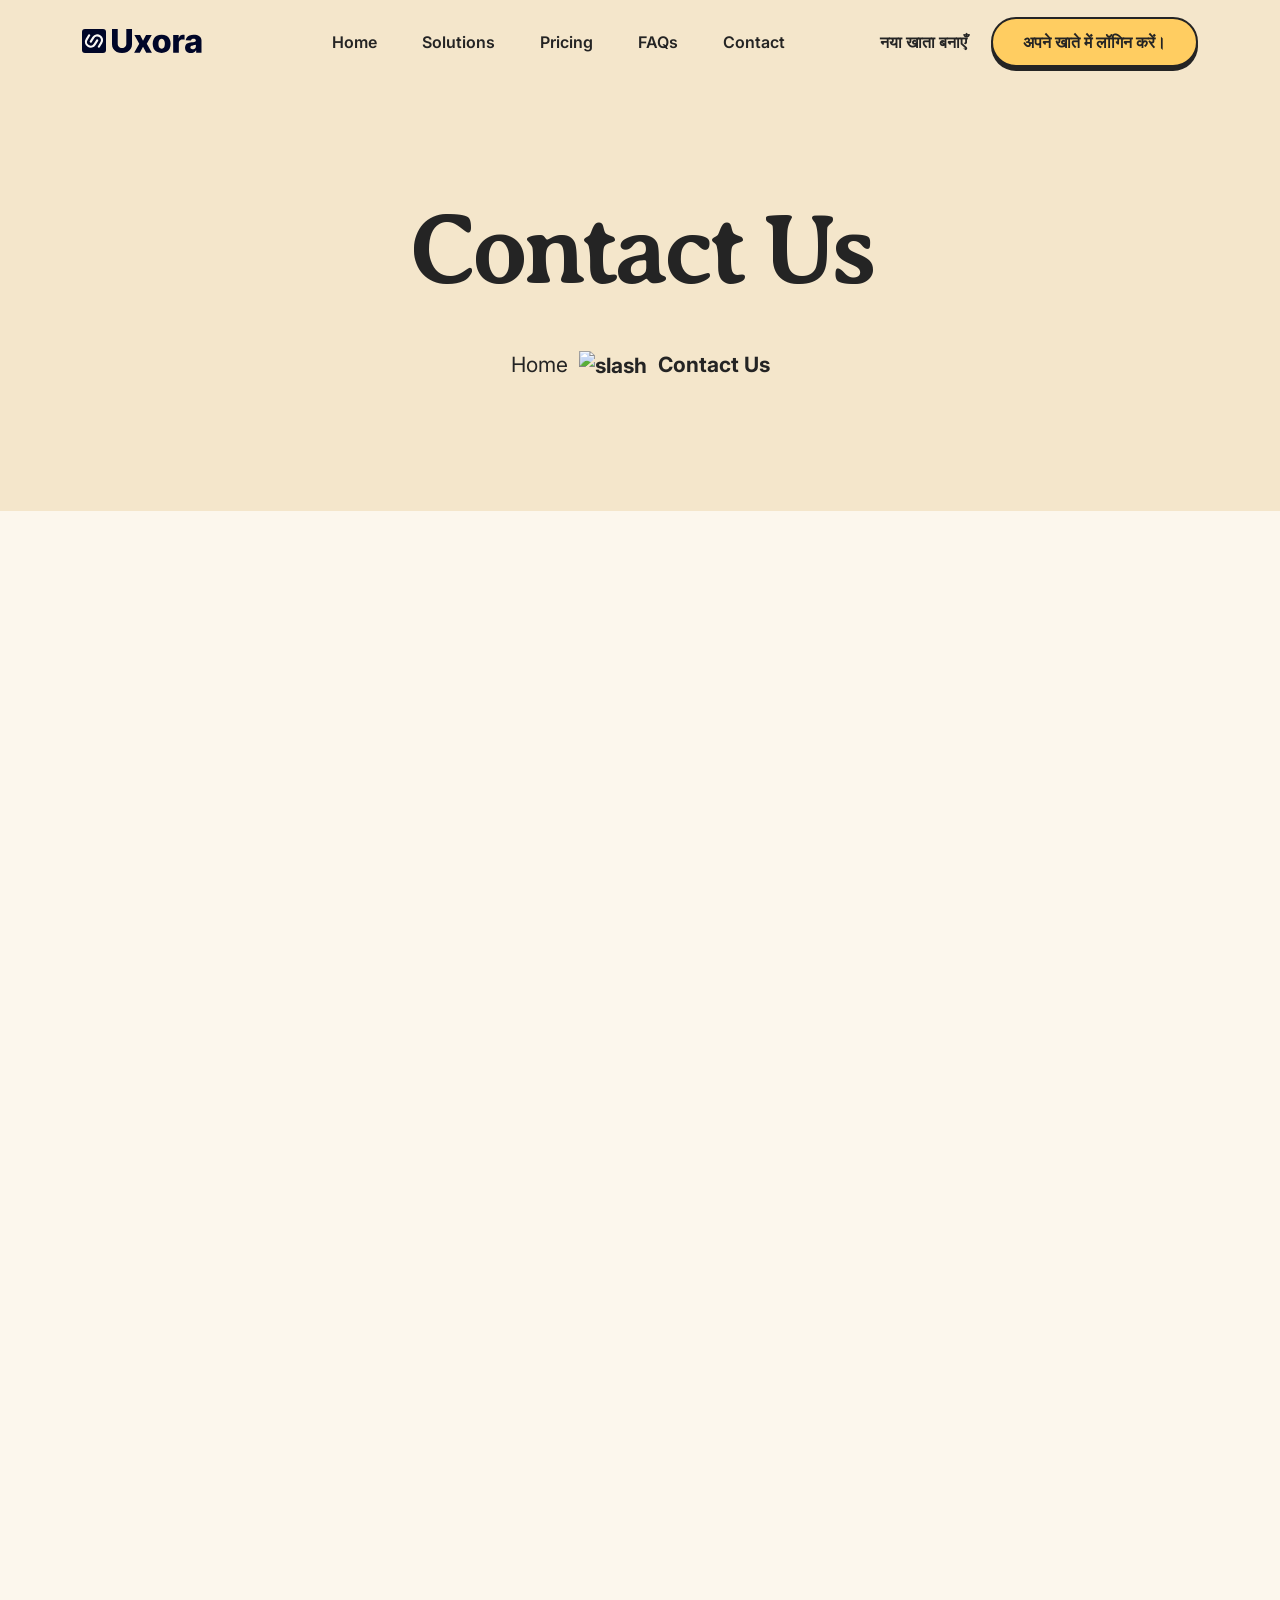
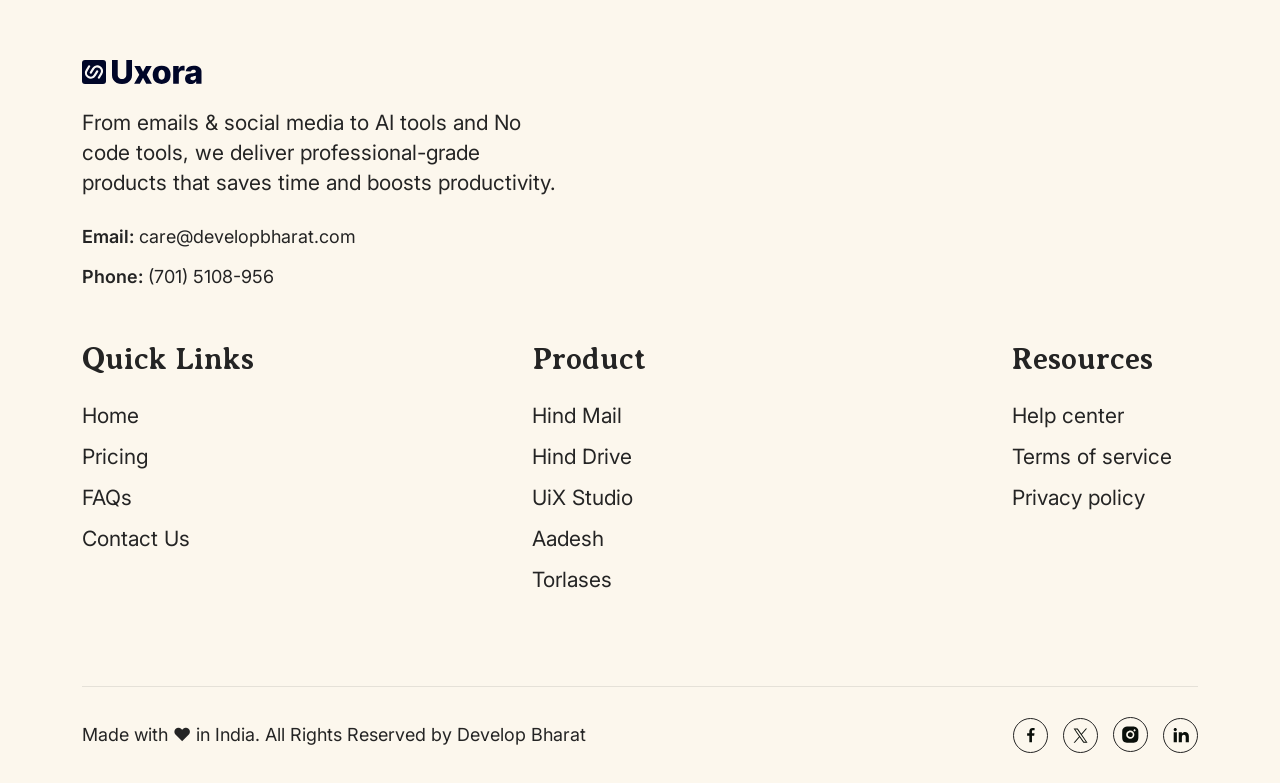
==== contact-us/index.html @ 1efa8cc1 "Deploying to gh-pages from @ developbharat/website@bd7a77f9b2957f55efefd5219e347b04406b5272 🚀" ====
<!DOCTYPE html><html lang="hi"> <head><meta charset="UTF-8"><meta http-equiv="X-UA-Compatible" content="IE=edge"><meta name="viewport" content="width=device-width, initial-scale=1.0"><title>Connect with Us</title><meta name="description" content="Develop Bharat में आपका स्वागत है। यहाँ हम तकनीक को आपके अधिकार और स्वतंत्रता का माध्यम बनाते हैं। हमारा उद्देश्य है – एक ऐसा डिजिटल भारत, जहाँ हर व्यक्ति सशक्त, सुरक्षित और आत्मनिर्भर हो।"><meta name="generator" content="Astro v5.11.0"><link rel="shortcut icon" href="/assets/images/favicon.ico" type="image/x-icon"><link rel="icon" href="/assets/images/favicon.ico" type="image/x-icon"><!--- End favicon--><link href="https://fonts.googleapis.com/css2?family=Averia+Serif+Libre:ital,wght@0,300;0,400;0,700;1,300;1,400;1,700&family=Epilogue:ital,wght@0,100..900;1,100..900&family=Lora:ital,wght@0,400..700;1,400..700&display=swap" rel="stylesheet"><link href="https://fonts.googleapis.com/css2?family=Inter:ital,opsz,wght@0,14..32,100..900;1,14..32,100..900&display=swap" rel="stylesheet"><!-- End google font  --><link rel="stylesheet" href="/assets/css/bootstrap.min.css"><link rel="stylesheet" href="/assets/css/remixicon.css"><link rel="stylesheet" href="/assets/css/magnific-popup.css"><link rel="stylesheet" href="/assets/css/fontawesome.css"><link rel="stylesheet" href="/assets/css/slick.css"><!-- Code Editor  --><link rel="stylesheet" href="/assets/css/main.css"><link rel="stylesheet" href="/assets/css/app.min.css"></head> <body> <div class="preloader"> <div class="preloader-inner"> <span></span> <span></span> <span></span> <span></span> </div> </div> <!-- End preloader --> <div class="progress-bar-container"> <div class="progress-bar"></div> </div> <!-- progress circle --> <div class="paginacontainer"> <div class="progress-wrap"> <svg class="progress-circle svg-content" width="100%" height="100%" viewBox="-1 -1 102 102"> <path d="M50,1 a49,49 0 0,1 0,98 a49,49 0 0,1 0,-98"></path> </svg> <div class="top-arrow"> <svg width="12" height="20" viewBox="0 0 9 16" fill="none" xmlns="http://www.w3.org/2000/svg"> <path d="M0.999999 1L8 8L1 15" stroke="#142D6F" stroke-width="2" stroke-linecap="round" stroke-linejoin="round"></path> </svg> </div> </div> </div> <!-- End All Js --> <!-- Mobile Menu --><div class="uxora-menu-wrapper"> <div class="uxora-menu-area text-center"> <div class="uxora-menu-mobile-top"> <div class="mobile-logo"> <a href="/"> <img src="/assets/images/logo/logo-dark.svg" alt="logo"> </a> </div> <button class="uxora-menu-toggle mobile"> <i class="ri-close-line"></i> </button> </div> <div class="uxora-mobile-menu"> <ul> <li><a href="/">Home</a></li> <li><a href="/solutions">Solutions</a></li> <li><a href="/pricing">Pricing</a></li> <li><a href="/contact-us">Contact</a></li> <li class="menu-item-has-children"> <a href="#">Pages</a> <ul class="sub-menu"> <li><a href="/faqs">FAQs</a></li> <li><a href="/sign-in">Sign In</a></li> <li><a href="/sign-up">Sign-Up</a></li> <li> <a href="forgot-password.html">Forgot Password</a> </li> </ul> </li> </ul> </div> <div class="uxora-mobile-menu-btn"> <a class="uxora-default-btn sm-size" href="/sign-in">Login</a> <a class="uxora-default-btn sm-size" href="/sign-up">Create new account</a> </div> </div> </div> <!-- End mobile menu --> <header class="site-header uxora-header-section" id="sticky-menu"> <div class="container"> <div class="row gx-3 align-items-center justify-content-between"> <div class="col-8 col-sm-auto"> <div class="header-logo"> <a href="/"> <img src="/assets/images/logo/logo-dark.svg" alt="logo"> </a> </div> </div> <div class="col"> <div class="uxora-main-menu-item"> <nav class="main-menu menu-style1 d-none d-lg-block menu-left"> <ul> <li><a href="/">Home</a></li> <li> <a href="/solutions">Solutions</a> </li> <li><a href="/pricing">Pricing</a></li> <li><a href="/faqs">FAQs</a></li> <li> <a href="/contact-us">Contact</a> </li> </ul> </nav> </div> </div> <div class="col-auto d-flex align-items-center"> <div class="uxora-header-info-wraper2"> <div class="uxora-header-info-content"> <ul> <li><a href="/sign-up">नया खाता बनाएँ</a></li> </ul> </div> <a class="uxora-default-btn uxora-header-btn" href="/sign-in">अपने खाते में लॉगिन करें।</a> </div> <div class="uxora-header-menu"> <nav class="navbar site-navbar justify-content-between"> <!-- Brand Logo--> <!-- mobile menu trigger --> <button class="uxora-menu-toggle d-inline-block d-lg-none"> <span></span> </button> <!--/.Mobile Menu Hamburger Ends--> </nav> </div> </div> </div> </div> </header> <!-- End mobile menu -->  <div class="breadcrumb-wrapper bg-light2"> <div class="container"> <div class="breadcrumb-content"> <h1 class="breadcrumb-title pb-0">Contact Us</h1> <div class="breadcrumb-menu-wrapper"> <div class="breadcrumb-menu-wrap"> <div class="breadcrumb-menu"> <ul> <li><a href="index.html">Home</a></li> <li> <img src="assets/images/feature/slash.svg" alt="slash"> </li> <li aria-current="page">Contact Us</li> </ul> </div> </div> </div> </div> </div> </div>  <div class="uxora-section-padding"> <div class="container"> <div class="row" data-anime="onview: -100; targets: >*; translateY: [48, 0]; opacity: [0, 1]; easing: spring(1, 80, 10, 0); duration: 450; delay: anime.stagger(100, {start: 200});"> <div class="col-lg-6"> <div class="uxora-default-content"> <h2>Get in touch with our support team</h2> <p>
Book an appointment with our team now! If you have
                            any questions about our AI writing tool, contact our
                            team.
</p> <div class="uxora-conatct-info mt-50"> <ul> <li> <a href="mailto:name@gmail.com"> <span>Email:</span> support@gmail.com
</a> </li> <li> <a href="tel:+088"> <span>Phone:</span> (123) 456-7890
</a> </li> <li><span>Chat:</span> Drop us a line</li> <li> <span>Address:</span> 456 Elm Street, Los Angeles,
                                    CA 90001, USA
</li> </ul> </div> <div class="uxora-contact-shape"> <img src="assets/images/shape/contact-shape.svg" alt=""> </div> </div> </div> <div class="col-lg-6"> <div class="uxora-contact-box"> <h3>Fill out the form below</h3> <form action="#"> <div class="uxora-main-field"> <p>Name</p> <input type="text"> </div> <div class="uxora-main-field"> <p>Email</p> <input type="email"> </div> <div class="uxora-main-field"> <p>Phone number</p> <input type="text"> </div> <p>Message</p> <div class="uxora-main-field-textarea"> <textarea name="textarea"></textarea> </div> <button class="uxora-default-btn" type="button">Send Message</button> </form> </div> </div> </div> </div> </div>   <!-- Footer  --><footer class="uxora-footer-section"> <div class="container"> <div class="row"> <div class="col-xxl-4 col-xl-12 col-md-12"> <div class="uxora-footer-textarea"> <a href="/"> <img src="/assets/images/logo/logo-dark.svg" alt=""> </a> <p>
From emails & social media to AI tools and No code
                        tools, we deliver professional-grade products that saves
                        time and boosts productivity.
</p> <div class="uxora-conatct-info"> <ul> <li> <a href="mailto:care@developbharat.com"> <span>Email:</span>
care@developbharat.com
</a> </li> <li> <a href="tel:+917015108956"> <span>Phone:</span> (701) 5108-956
</a> </li> </ul> </div> </div> </div> <div class="col-xxl-3 col-xl-4 col-md-3"> <div class="uxora-footer-menu menu1 menu1 pl-60"> <h3>Quick Links</h3> <ul> <li> <a href="/">Home</a> </li> <li> <a href="/pricing">Pricing</a> </li> <li> <a href="/faqs">FAQs</a> </li> <li> <a href="/contact-us">Contact Us</a> </li> </ul> </div> </div> <div class="col-xxl-3 col-xl-4 col-md-5"> <div class="uxora-footer-menu menu1 menu2"> <h3>Product</h3> <ul> <li> <a href="#">Hind Mail</a> </li> <li> <a href="#">Hind Drive</a> </li> <li> <a href="#">UiX Studio</a> </li> <li> <a href="#">Aadesh</a> </li> <li> <a href="#">Torlases</a> </li> </ul> </div> </div> <div class="col-xxl-2 col-xl-4 col-md-4"> <div class="uxora-footer-menu menu3"> <h3>Resources</h3> <ul> <li> <a href="/contact-us">Help center</a> </li> <li> <a href="/terms-of-service">Terms of service</a> </li> <li> <a href="/privacy-policy">Privacy policy</a> </li> </ul> </div> </div> </div> <div class="uxora-footer-bottom-wrap"> <div class="uxora-footer-bottom-text"> <p>
Made with ♥︎ in India. All Rights Reserved by Develop
                    Bharat
</p> </div> <div class="uxora-social-wrap"> <ul> <li> <a href="https://www.facebook.com"> <svg width="8" height="16" viewBox="0 0 9 17" fill="none" xmlns="http://www.w3.org/2000/svg"> <path d="M2.61987 16.7464V9.37041H0.137695V6.49583H2.61987V4.37591C2.61987 1.91577 4.12245 0.576172 6.31707 0.576172C7.36832 0.576172 8.27181 0.654439 8.53511 0.689422V3.26042L7.01302 3.26111C5.81946 3.26111 5.58836 3.82827 5.58836 4.66054V6.49583H8.43488L8.06426 9.37041H5.58836V16.7464H2.61987Z" fill="#0A0F0A"></path> </svg> </a> </li> <li> <a href="https://www.twitter.com"> <svg width="15" height="15" viewBox="0 0 16 16" fill="none" xmlns="http://www.w3.org/2000/svg"> <path d="M9.47743 6.98936L14.9996 0.570312H13.691L8.89613 6.14388L5.06647 0.570312H0.649414L6.44061 8.99854L0.649414 15.7299H1.95806L7.02158 9.84402L11.066 15.7299H15.483L9.47711 6.98936H9.47743ZM7.68506 9.0728L7.09829 8.23353L2.42958 1.55544H4.43959L8.20729 6.94488L8.79406 7.78414L13.6916 14.7896H11.6816L7.68506 9.07312V9.0728Z" fill="#0A0F0A"></path> </svg> </a> </li> <li> <a href="https://www.instagram.com"> <svg width="17" height="17" viewBox="0 0 18 18" fill="none" xmlns="http://www.w3.org/2000/svg"> <path d="M9.65632 0.561604C10.2832 0.559198 10.91 0.565498 11.5367 0.580502L11.7034 0.586515C11.8958 0.593387 12.0856 0.601977 12.315 0.612286C13.229 0.655236 13.8526 0.799551 14.3998 1.01173C14.9667 1.22992 15.4444 1.52542 15.922 2.00303C16.3587 2.4322 16.6967 2.95134 16.9124 3.52434C17.1246 4.07154 17.2689 4.69604 17.3119 5.61003C17.3222 5.83853 17.3308 6.02923 17.3376 6.22165L17.3428 6.3883C17.358 7.01468 17.3646 7.64125 17.3625 8.26782L17.3634 8.90865V10.034C17.3655 10.6608 17.3589 11.2877 17.3436 11.9143L17.3385 12.081C17.3316 12.2734 17.323 12.4632 17.3127 12.6926C17.2698 13.6066 17.1237 14.2302 16.9124 14.7774C16.6974 15.351 16.3593 15.8706 15.922 16.2996C15.4924 16.7363 14.973 17.0742 14.3998 17.29C13.8526 17.5022 13.229 17.6465 12.315 17.6895C12.0856 17.6998 11.8958 17.7084 11.7034 17.7153L11.5367 17.7204C10.91 17.7357 10.2832 17.7423 9.65632 17.7402L9.0155 17.741H7.89105C7.26419 17.7431 6.63734 17.7366 6.01067 17.7213L5.84402 17.7161C5.6401 17.7087 5.43622 17.7001 5.2324 17.6903C4.31841 17.6474 3.69476 17.5014 3.14671 17.29C2.57348 17.0747 2.05425 16.7367 1.6254 16.2996C1.1882 15.8703 0.8499 15.3509 0.634095 14.7774C0.421919 14.2302 0.277604 13.6066 0.234654 12.6926C0.225087 12.4888 0.216497 12.2849 0.208883 12.081L0.204588 11.9143C0.188751 11.2877 0.181592 10.6608 0.183113 10.034V8.26782C0.180715 7.64126 0.187015 7.01469 0.202011 6.3883L0.208024 6.22165C0.214896 6.02923 0.223487 5.83853 0.233795 5.61003C0.276745 4.69518 0.42106 4.0724 0.633236 3.52434C0.849169 2.95106 1.18813 2.43206 1.62626 2.00389C2.05481 1.56644 2.57372 1.22783 3.14671 1.01173C3.69476 0.799551 4.31755 0.655236 5.2324 0.612286L5.84402 0.586515L6.01067 0.58222C6.63704 0.566391 7.26361 0.559232 7.89019 0.560745L9.65632 0.561604ZM8.77326 4.85668C8.20416 4.84863 7.63915 4.95376 7.11104 5.16598C6.58294 5.37819 6.10228 5.69325 5.69699 6.09284C5.29171 6.49244 4.96988 6.96859 4.75022 7.49365C4.53056 8.0187 4.41744 8.58217 4.41744 9.15132C4.41744 9.72047 4.53056 10.2839 4.75022 10.809C4.96988 11.334 5.29171 11.8102 5.69699 12.2098C6.10228 12.6094 6.58294 12.9244 7.11104 13.1367C7.63915 13.3489 8.20416 13.454 8.77326 13.446C9.91238 13.446 11.0048 12.9934 11.8103 12.188C12.6158 11.3825 13.0683 10.29 13.0683 9.15089C13.0683 8.01176 12.6158 6.9193 11.8103 6.11381C11.0048 5.30833 9.91238 4.85668 8.77326 4.85668ZM8.77326 6.5747C9.11558 6.5684 9.45573 6.63037 9.77383 6.75699C10.0919 6.88362 10.3816 7.07237 10.626 7.31221C10.8703 7.55205 11.0644 7.83817 11.1969 8.15387C11.3294 8.46956 11.3977 8.8085 11.3978 9.15088C11.3978 9.49326 11.3297 9.83222 11.1972 10.148C11.0648 10.4637 10.8708 10.7499 10.6266 10.9898C10.3823 11.2297 10.0927 11.4186 9.77463 11.5453C9.45657 11.672 9.11644 11.7341 8.77411 11.7279C8.09064 11.7279 7.43516 11.4564 6.95187 10.9731C6.46858 10.4898 6.19707 9.83436 6.19707 9.15089C6.19707 8.46741 6.46858 7.81193 6.95187 7.32864C7.43516 6.84535 8.09064 6.57384 8.77411 6.57384L8.77326 6.5747ZM13.2831 3.56815C13.006 3.57925 12.7439 3.69714 12.5517 3.89713C12.3596 4.09713 12.2523 4.36372 12.2523 4.64106C12.2523 4.91841 12.3596 5.185 12.5517 5.38499C12.7439 5.58499 13.006 5.70288 13.2831 5.71397C13.5679 5.71397 13.841 5.60084 14.0423 5.39947C14.2437 5.1981 14.3568 4.92498 14.3568 4.6402C14.3568 4.35542 14.2437 4.08231 14.0423 3.88094C13.841 3.67956 13.5679 3.56644 13.2831 3.56644V3.56815Z" fill="#0A0F0A"></path> </svg> </a> </li> <li> <a href="https://www.linkedin.com"> <svg width="16" height="16" viewBox="0 0 18 17" fill="none" xmlns="http://www.w3.org/2000/svg"> <path d="M4.31682 2.35804C4.31658 2.83452 4.12707 3.2914 3.78997 3.62816C3.45288 3.96492 2.99581 4.15397 2.51933 4.15373C2.04284 4.15349 1.58597 3.96398 1.24921 3.62689C0.912449 3.28979 0.723395 2.83273 0.723633 2.35624C0.723871 1.87976 0.913383 1.42288 1.25048 1.08612C1.58757 0.749364 2.04464 0.560309 2.52112 0.560547C2.99761 0.560785 3.45448 0.750297 3.79124 1.08739C4.128 1.42449 4.31706 1.88155 4.31682 2.35804ZM4.37072 5.48411H0.777531V16.7308H4.37072V5.48411ZM10.0479 5.48411H6.47273V16.7308H10.012V10.829C10.012 7.54121 14.2969 7.23579 14.2969 10.829V16.7308H17.8452V9.60729C17.8452 4.0648 11.5032 4.27141 10.012 6.99325L10.0479 5.48411Z" fill="#0A0F0A"></path> </svg> </a> </li> </ul> </div> </div> </div> </footer> <!-- scripts --> <script src="/assets/js/jquery-3.7.1.min.js"></script> <script src="/assets/js/bootstrap.bundle.min.js"></script> <script src="/assets/js/menu/menu.js"></script> <script src="/assets/js/faq.js"></script> <script src="/assets/js/anime.min.js"></script> <script src="/assets/js/data-attr-helper.js"></script> <script src="/assets/js/anime-helper.js"></script> <script src="/assets/js/slick.js"></script> <script src="/assets/js/jquery.magnific-popup.min.js"></script> <script src="/assets/js/app.js"></script> </body> </html>
---- assets/css/main.css ----
/*Header Css StaRT*/
.site-navbar {
  display: flex;
  position: relative;
  flex-wrap: wrap;
  align-items: center;
  justify-content: space-between;
  padding-top: 0px;
}
.brand-logo, 
.default-logo, 
.responsive-logo {
    max-width: 128px;
    transition: all 0.4s;
    position: relative;
    margin-right: 30px;
}
@media (min-width: 576px) {
  .site-navbar {
    padding-top: 0px;
  }
}

@media (min-width: 992px) {
  .site-navbar {
    flex-flow: row nowrap;
    justify-content: flex-start;
  }
}

.site-navbar .menu-block-wrapper {
  flex-grow: 1;
  align-items: center;
}


@media (min-width: 992px) {
  .site-navbar .menu-block-wrapper {
    display: flex !important;
    flex-basis: auto;
  }
  
}

.site-header--absolute {
  position: absolute;
  top: 0;
  left: 0;
  width: 100%;
  z-index: 999;
}

.site-header--sticky:not(.mobile-sticky-enable) {
  position: absolute !important;
  top: 0;
  right: 0;
  width: 100%;
  z-index: 999;
}

@media (min-width: 992px) {
  .site-header--sticky:not(.mobile-sticky-enable) {
    /*position: fixed !important;*/
    transition: .4s;
  }
  .site-header--sticky:not(.mobile-sticky-enable).scrolling {
    transform: translateY(-100%);
    transition: .4s;
  }
  .site-header--sticky:not(.mobile-sticky-enable).reveal-header {
    transform: translateY(0%);
    box-shadow: 0 12px 34px -11px rgba(65, 62, 101, 0.1);
    z-index: 1000;
  }
}

.site-header--sticky.mobile-sticky-enable {
  top: 0;
  right: 0;
  width: 100%;
  z-index: 999;
  position: fixed !important;
  transition: .4s;
}

.site-header--sticky.mobile-sticky-enable.scrolling {
  transform: translateY(-100%);
  transition: .4s;
}

.site-header--sticky.mobile-sticky-enable.reveal-header {
  transform: translateY(0%);
  box-shadow: 0 12px 34px -11px rgba(65, 62, 101, 0.1);
  z-index: 9999;
}

.site-header--menu-center .container {
  position: relative;
}

.site-header--menu-center .menu-block-wrapper {
  position: static;
}

@media (min-width: 992px) {
  .site-header--menu-center .menu-block {
    margin-left: auto;
    margin-right: auto;
  }
}

@media (min-width: 992px) {
  .site-header--menu-left .container-fluid .sub-menu.megamenu {
    left: 0%;
    transform: translateX(0%) translateY(10px);
  }
}

@media (min-width: 992px) {
  .site-header--menu-left .container-fluid .nav-item.has-megamenu:hover > .sub-menu {
    transform: translateX(0%) translateY(-10px);
    left: 0%;
    margin-left: 20px;
  }
}

.site-header--menu-left .menu-block .site-menu-main {
  justify-content: flex-start;
  padding-left: 15px;
}

@media (min-width: 1200px) {
  .site-header--menu-left .menu-block {
    width: 100%;
  }
}

.site-header--menu-right .menu-block-wrapper {
  position: static;
}

.site-header--menu-right .menu-block {
  margin-left: auto;
  margin-right: 70px;
}

@media (min-width: 992px) {
  .site-header > .container-fluid .sub-menu.megamenu {
    left: 50%;
    transform: translateX(-50%) translateY(10px);
  }
}

@media (min-width: 992px) {
  .site-header > .container-fluid .nav-item.has-megamenu:hover > .sub-menu {
    transform: translateX(-50%) translateY(-10px);
    left: 50%;
  }
}

@media (min-width: 768px) {
  .container-fluid .site-navbar {
    padding-left: 10px;
    padding-right: 10px;
  }
}

@media (min-width: 992px) {
.container-fluid .site-navbar {
    padding-left: 48px;
    padding-right: 48px;
   
}
}

@media (min-width: 480px) {
  .header-btns {
    margin-right: 15px;
  }
}

@media (min-width: 992px) {
  .header-btns {
    margin-right: 0;
  }
}

.top-contact-menu-wraper .header-btn {
  order: 3;
}

.top-contact-menu-wraper .mobile-menu-trigger {
  order: 4;
}

@media (min-width: 992px) {
  .top-contact-menu-wraper .nav-link-item {
    color: #fff !important;
  }
  .top-contact-menu-wraper .site-menu-main .nav-link-item {
    padding-top: 19px !important;
    padding-bottom: 19px !important;
  }
  .top-contact-menu-wraper .navbar {
    flex-wrap: wrap;
    padding: 30px 0px 0px 0px;
  }
  .top-contact-menu-wraper .brand-logo {
    min-width: 50%;
    order: 1;
    padding-bottom: 30px;
  }
  .top-contact-menu-wraper .header-btn {
    order: 4;
  }
  .top-contact-menu-wraper .menu-block-wrapper {
    min-width: calc(100% - 256px);
    order: 3;
    background: #1D263A;
    border-radius: 0px 0px 0px 5px;
  }
  .top-contact-menu-wraper .top-contact-block {
    order: 2;
    min-width: 50%;
    display: flex !important;
    justify-content: flex-end;
    padding-bottom: 8px;
  }
  .top-contact-menu-wraper .menu-block {
    margin-left: initial;
  }
}

.top-contact-block ul {
  display: flex;
  align-items: center;
}

.top-contact-block ul li {
  display: inline-flex;
  align-items: center;
}

.top-contact-block span {
  height: 30px;
  width: 1px;
  background: rgba(29, 36, 58, 0.12);
  margin: 0px 35px;
}

.top-contact-block img {
  margin-right: 12px;
}

.top-contact-block a {
  display: flex;
  align-items: center;
  font-weight: 600;
  font-size: 17px;
  line-height: 30px;
  color: #1D263A;
}

@media (min-width: 992px) {
  .row-lg {
    display: flex;
  }
}

@-webkit-keyframes slideLeft {
  0% {
    opacity: 0;
    transform: translateX(100%);
  }
  100% {
    opacity: 1;
    transform: translateX(0%);
  }
}

@keyframes slideLeft {
  0% {
    opacity: 0;
    transform: translateX(100%);
  }
  100% {
    opacity: 1;
    transform: translateX(0%);
  }
}

@-webkit-keyframes slideRight {
  0% {
    opacity: 1;
    transform: translateX(0%);
  }
  100% {
    opacity: 0;
    transform: translateX(100%);
  }
}

@keyframes slideRight {
  0% {
    opacity: 1;
    transform: translateX(0%);
  }
  100% {
    opacity: 0;
    transform: translateX(100%);
  }
}

.site-menu-main {
  margin-bottom: 0;
  padding-left: 0;
}

@media (min-width: 992px) {
  .site-menu-main {
    display: flex;
    margin-bottom: 0;
    padding-left: 0;
  }
}

.site-menu-main li {
  list-style: none;
}

.site-menu-main ul {
  list-style: none;
  margin-left: 0;
}

.site-menu-main a {
  text-decoration: none;
}

.navbar {
  padding-top: 0;
  padding-bottom: 0;
}

@media (min-width: 992px) {
  .navbar {
    padding-top: 0;
    padding-bottom: 0;
  }
}

.site-menu-main .nav-item {
  display: inherit;
}

.site-menu-main .nav-link-item {
  color: var(--heading-color);
  font-weight: 500;
  position: relative;
  letter-spacing: -0.01em;
}
.light-color .site-menu-main .nav-link-item {
  color: var(--white-color);
}
.uxora-header2 .site-menu-main .nav-link-item {
  color: var(--heading-color2);
}
.uxora-header4 .site-menu-main .nav-link-item {
  color: var(--heading-color3);
}
.uxora-header5 .site-menu-main .nav-link-item {
  color: var(--light-color4);
}

@media (min-width: 992px) {
  .site-menu-main .nav-link-item {
    padding-top: 30px !important;
    padding-bottom: 30px !important;
    padding-left: 15px !important;
    padding-right: 15px !important;
  }
}

@media (min-width: 992px) and (max-width: 1199px) {

  .site-menu-main .nav-link-item {
    padding-left: 10px !important;
    padding-right: 10px !important;
  }
  
  }

.dark-mode-texts .nav-link-item {
  color: #fff;
}

.site-menu-main .sub-menu {
    z-index: 500;
    background-color: #fff;
    box-shadow: -2px 2px 70px -25px rgb(0 0 0 / 30%);
    position: absolute;
    left: 0;
    top: 90px;
    margin: 0;
    padding: 12px 0;
    transition: .4s;
    z-index: 4;
    transform: translatey(20px);
    opacity: 0;
    visibility: hidden;
    min-width: 240px;
    border-radius: 6px;
}
/* .site-menu-main .sub-menu:before {
    content: '';
    width: 15px;
    height: 15px;
    background-color: #fff;
    position: absolute;
    top: 0;
    left: 22px;
    transform: rotate(
45deg
) translatey(-11px);
    z-index: 8;
} */
.sub-menu.megamenu:before{
  content: none;
}
.site-menu-main .sub-menu.shape-none:before{
  content: none;
}

/*@media (min-width: 992px) {
  .site-menu-main .sub-menu {
    min-width: 235px;
    max-width: 235px;
  }
}*/

@media (min-width: 992px) {
  .site-menu-main .sub-menu .sub-menu {
    top: 0 !important;
    left: 100%;
  }
}

.site-menu-main .sub-menu--item {
    font-weight: 500;
}

@media (max-width: 992px) {
  .site-menu-main .sub-menu--item {
    padding-top: 10px;
    padding-bottom: 10px;
    border-bottom: 1px solid rgba(0, 0, 0, 0.1);
  }
}

@media (min-width: 992px) {
  .site-menu-main .sub-menu--item {
    color: #0A165E;
  }
}

.site-menu-main .sub-menu--item > a {
  color: inherit;
  padding: 4px 20px;
  font-weight: 400;
  color: #0A165E;
  position: relative;
}
.site-menu-main .sub-menu--item > a .menu-item-text {
  position: relative;
  transition: all 0.3s ease;
}
.site-menu-main .sub-menu--item > a .menu-item-text::after{
  content: "";
  position: absolute;
  bottom: 0;
  left: auto;
  right: 0;
  height: 2px;
  width: 0;
  background-color: #0A165E;
  transition: all 0.3s ease;
}
.site-menu-main .sub-menu--item > a:hover .menu-item-text::after {
  left: 0;
  right: auto;
  width: 100%;
}

.active .site-menu-main .sub-menu--item > a .menu-item-text::after{
  bottom: -5px;
}

@media (min-width: 992px) {
  .site-menu-main .sub-menu--item > a {
    transition: .4s;
  }
}

/* .site-menu-main .sub-menu--item:hover > a {
  color: var(--accent-color);
} */

@media (min-width: 992px) {
  .site-menu-main .sub-menu.megamenu {
    background-color: #fff;
  }
}

.site-menu-main .sub-menu.megamenu .dropdown-image-block {
  max-height: 336px;
}

@media (min-width: 320px) and (max-width: 992px) {
  .site-menu-main .sub-menu.megamenu {
    border: 0;
  }
}

@media (min-width: 992px) {
  .site-menu-main .sub-menu.megamenu {
    padding: 30px;
    min-width: 925px;
    left: 50%;
    transform: translateX(-50%) translateY(10px);
    will-change: transform;
    top: 100%;
    box-shadow: 0 42px 54px rgba(0, 0, 0, 0.09);
    border: 1px solid #e7e9ed;
    border-radius: 8px;
    visibility: hidden;
    z-index: -99;
    opacity: 0;
    pointer-events: none;
  }
  /* .site-menu-main .sub-menu.megamenu.megadropdown-center {
    transform: translateX(-50%) translateY(-10px);
  } */
  /* .site-menu-main .sub-menu.megamenu.megadropdown-right {
    right: 0%;
    transform: translateX(0%) translateY(10px);
  } */
  /* .site-menu-main .sub-menu.megamenu.megadropdown-left {
    left: 0%;
    transform: translateX(0%) translateY(10px);
  } */
}

@media (min-width: 1200px) {
  .site-menu-main .sub-menu.megamenu {
    min-width: 1100px;
  }
}

@media (min-width: 1366px) {
  .site-menu-main .sub-menu.megamenu {
    min-width: 900px;
  }
}

.site-menu-main .sub-menu.megamenu .single-dropdown-block .mega-drop-menu-item {
  padding-top: 8px;
  padding-bottom: 8px;
  display: block;
}

.site-menu-main .sub-menu.megamenu .mega-drop-menu-item {
  padding-top: 2.5px;
  padding-bottom: 2.5px;
  font-size: 15px;
  font-weight: 600;
  transition: .4s;
  color: #000;
}

@media (min-width: 320px) and (max-width: 992px) {
  .site-menu-main .sub-menu.megamenu .mega-drop-menu-item {
    color: var(--color-headings);
    border-top: 1px solid var(--border-color-3);
    padding-left: 20px;
    padding-bottom: 13px;
    padding-top: 13px;
  }
}

@media (min-width: 992px) {
  .site-menu-main .sub-menu.megamenu .mega-drop-menu-item {
    padding-left: 0px;
    padding-right: 10px;
  }
  .site-menu-main .sub-menu.megamenu .mega-drop-menu-item:hover {
    color: #FFC947 !important;
  }
}

@media (min-width: 320px) and (max-width: 992px) {
  .site-menu-main .sub-menu.megamenu [class*="col-"] {
    padding-left: 0;
    padding-right: 0;
  }
  .site-menu-main .sub-menu.megamenu [class*="row-"] {
    margin-left: 0;
    margin-right: 0;
  }
}

@media (min-width: 992px) {
  li.nav-item-has-children:not(.has-megamenu) {
    position: relative;
  }
}

@media (min-width: 992px) {
  li.nav-item-has-children:hover > .sub-menu {
    visibility: visible;
    opacity: 1;
    z-index: 99;
    pointer-events: visible;
    border-radius: 0;
    transform: translateY(0);
  }
}

.site-menu-main > li .sub-menu > ul > li > a {
  display: inline-block;
  padding: 10px 0;
  font-size: 15px;
  color: #555;
  transition: color 0.3s ease;
  text-decoration: none;
  text-transform: capitalize;
}

.site-menu-main > li .sub-menu.mega-menu {
  left: 50%;
  transform: translateX(-50%);
}

.mobile-menu-head,
.mobile-menu-trigger {
  display: none;
}

/*responsive*/
@media (max-width: 991px) {
  .site-header .mobile-menu-trigger {
    display: flex;
    height: 30px;
    width: 30px;
    margin-left: 40px;
    cursor: pointer;
    align-items: center;
    justify-content: center;
  }
  .site-header .mobile-menu-trigger span {
    display: block;
    height: 2px;
    background-color: #13111A;
    width: 24px;
    position: relative;
  }
  .reveal-header .mobile-menu-trigger span {
    background-color: #13111A !important;
  }
  .site-header .mobile-menu-trigger span:before,
  .site-header .mobile-menu-trigger span:after {
    content: '';
    position: absolute;
    left: 0;
    width: 100%;
    height: 100%;
    background-color: #13111A;
  }
  .reveal-header .mobile-menu-trigger span:before,
  .reveal-header .mobile-menu-trigger span:after {
    background-color: #13111A !important;
  }
  .dark-mode-texts .mobile-menu-trigger span {
    background-color: #13111A;
  }
  .dark-mode-texts .mobile-menu-trigger span:before,
  .dark-mode-texts .mobile-menu-trigger span:after {
    background-color: #13111A;
  }
  .site-header .mobile-menu-trigger span:before {
    top: -8px;
  }
  .site-header .mobile-menu-trigger span:after {
    top: 8px;
  }
  .site-header .item-right {
    align-items: center;
  }
  .site-header .menu-block {
    position: fixed;
    width: 320px;
    background-color: #ffffff;
    left: 0;
    top: 0;
    height: 100%;
    overflow: hidden;
    transform: translate(-100%);
    transition: all 0.5s ease;
    z-index: 1099;
  }
  .site-header .menu-block.active {
    transform: translate(0%);
  }
  .site-menu-main > li {
    line-height: 1;
    margin: 0;
    display: block;
  }
  .site-menu-main > li > a {
    line-height: 50px;
    height: 50px;
    padding: 0 50px 0 15px;
    display: block;
    border-bottom: 1px solid rgba(0, 0, 0, 0.1);
  }
  .site-menu-main > li > a i {
    position: absolute;
    height: 50px;
    width: 50px;
    top: 0;
    right: 0;
    text-align: center;
    line-height: 50px;
    transform: rotate(-90deg);
  }
  .site-header .menu-block .mobile-menu-head {
    display: flex;
    height: 50px;
    border-bottom: 1px solid rgba(0, 0, 0, 0.1);
    justify-content: space-between;
    align-items: center;
    position: relative;
    z-index: 501;
    position: -webkit-sticky;
    position: sticky;
    background-color: #ffffff;
    top: 0;
  }
  .site-header .menu-block .mobile-menu-head .go-back {
    height: 50px;
    width: 50px;
    border-right: 1px solid rgba(0, 0, 0, 0.1);
    cursor: pointer;
    line-height: 50px;
    text-align: center;
    color: #000000;
    font-size: 16px;
    display: none;
  }
  .site-header .menu-block .mobile-menu-head.active .go-back {
    display: block;
  }
  .site-header .menu-block .mobile-menu-head .current-menu-title {
    font-size: 15px;
    font-weight: 500;
    color: #000000;
    visibility: hidden;
    text-transform: capitalize;
  }
  .site-header .menu-block .mobile-menu-head.active .current-menu-title {
    visibility: visible;
  }
  .site-header .menu-block .mobile-menu-head .mobile-menu-close {
    height: 50px;
    width: 50px;
    border-left: 1px solid rgba(0, 0, 0, 0.1);
    cursor: pointer;
    line-height: 50px;
    text-align: center;
    color: #000000;
    font-size: 25px;
  }
  .site-header .menu-block .site-menu-main {
    height: 100%;
    overflow-x: hidden;
    overflow-y: auto;
  }
  .site-menu-main > li .sub-menu.mega-menu,
  .site-menu-main > li .sub-menu {
    visibility: visible;
    opacity: 1;
    position: absolute;
    box-shadow: none;
    margin: 0;
    padding: 15px 0;
    top: 0;
    left: 0;
    width: 100%;
    height: 100%;
    padding-top: 50px;
    max-width: none;
    min-width: auto;
    display: none;
    transform: translateX(0%);
    overflow-y: auto;
    overflow-x: hidden;
  }
  .site-menu-main > li .sub-menu.active {
    display: block;
  }
  .site-menu-main > li .sub-menu > ul > li > a,
  .site-menu-main > li .sub-menu.mega-menu > .list-item > ul > li > a {
    display: block;
  }
  .site-menu-main > li .sub-menu.mega-menu > .list-item > ul {
    margin-bottom: 15px;
  }
  .menu-overlay {
    position: fixed;
    background-color: rgba(0, 0, 0, 0.5);
    left: 0;
    top: 0;
    width: 100%;
    height: 100%;
    z-index: 1098;
    visibility: hidden;
    opacity: 0;
    transition: all 0.5s ease;
  }
  .menu-overlay.active {
    visibility: visible;
    opacity: 1;
  }
}

/*Custom Css for menu*/
@media (min-width: 992px) {
  .has-megamenu ul {
    margin-left: auto;
  }
  .site-menu-main a {
    display: flex;
    align-items: center;
  }
  .site-menu-main i {
    margin-left: 10px;
    font-size: 20px;
  }
}

@media (min-width: 1200px) {
  /* .site-header--menu-center .navbar {
    padding-top: 20px;
    padding-bottom: 20px;
  } */
  .site-header--menu-center .menu-block-wrapper {
    position: absolute !important;
    left: 50%;
    transform: translateX(-50%);
  }
}

.nav-item-has-children a {
    display: flex;
    justify-content: space-between;
    text-transform: capitalize;
}

.reveal-header {
  background: #0D152E !important;
}

.reveal-header .nav-link-item {
  color: #fff !important;
}

.reveal-header .btn {
  color: #fff !important;
}

.reveal-header .btn:hover {
  color: #fff !important;
}

.reveal-header .dark-version-logo {
  display: block !important;
}

.reveal-header .light-version-logo {
  display: none !important;
}

@media (min-width: 992px) {
  .reveal-header li.nav-item-has-children:hover > .sub-menu {
    top: 100%;
  }
  .reveal-header li.nav-item-has-children:hover > .megamenu {
    top: 112%;
  }
}

.menu-block.active .nav-link-item {
    color: #000!important;
}

@media (min-width: 480px) {
  .d-xs-inline-flex {
    display: inline-flex !important;
  }
}

ul.site-menu-main .nav-item i {
  transition: all 0.4s ease-in-out;
}

ul.site-menu-main .nav-item:hover i {
  transform: rotate(-180deg);
}

li.sub-menu--item.nav-item-has-children:hover i {
  transform: rotate(-180deg) !important;
}

li.sub-menu--item.nav-item-has-children i {
  transform: rotate(-90deg) !important;
  transition: all 0.4s ease-in-out;
}

.single-dropdown-block h3 {
  opacity: 0.5;
  color: #000;
  font-size: 13px;
  font-weight: 700;
  font-style: normal;
  letter-spacing: 1.1px;
  line-height: normal;
  text-align: left;
  text-transform: uppercase;
  margin-bottom: 25px;
  display: none;
}

@media (min-width: 992px) {
  .single-dropdown-block h3 {
    display: block;
  }
}

.landing-2-menu .navbar {
  border-bottom: 1px solid rgba(29, 36, 58, 0.12);
}

.btn {
  position: relative;
  z-index: 5;
  border-radius: 6px;
  border: 0;
  font-size: 16px;
  font-weight: 700;
  height: 40px;
  min-width: 130px;
  line-height: 28px;
  letter-spacing: -0.53px;
  padding: 15px;
  display: inline-flex;
  align-items: center;
  justify-content: center;
  transition: all .4s ease-in-out;
}


.log-in-btn{
    width: 160px;
    height: 50px;
    background: #FD4C5C;
    border-radius: 3px;
    display: inline-block;
    text-align: center;
    padding: 10px;
    color: #fff;
    font-weight: 600;
    transition: all 0.4s;
    margin-left: 30px;
    position: relative;
    overflow: hidden;
    z-index: 0;
}
.log-in-btn:after {
    content: "";
    background: #0F1A54;
    position: absolute;
    transition: all 0.3s ease-in;
    z-index: -1;
    height: 100%;
    left: -35%;
    top: 0;
    transform: skew( 
30deg
 );
    transition-duration: 0.4s;
    transform-origin: top left;
    width: 0;
}

a.log-in-btn:hover:after {
    height: 100%;
    width: 135%;
}

.log-in-btn.red-btn{
  color: #fff;
  background-color: #FD4C5C;
}

.log-in-btn.yellow-btn{
  color: #0F1A54;
  background-color: #FBC21D;
}
.log-in-btn.yellow-btn:hover{
  background-color: #fff;
}
---- assets/css/app.min.css ----
:root {
    --heading-color: #242424;
    --heading-bg: #242424;
    --accent-color: #ffcd61;
    --accent-bg: #ffcd61;
    --white-color: #ffffff;
    --white-bg: #ffffff;
    --light-color: #fcf7ed;
    --light-color2: #f4e6cb;
}
@media (min-width: 1400px) {
    .container,
    .container-lg,
    .container-md,
    .container-sm,
    .container-xl,
    .container-xxl {
        max-width: 1326px;
    }
}
:root {
    --fs-xl-20: 20px;
    --fs-xl-lineheight: 32px;
    --fs-lg-18: 18px;
    --fs-lg-lineheight: 28px;
    --fs-md-16: 16px;
    --fs-md-lineheight: 24px;
    --fs-xs-14: 14px;
    --fs-xs-lineheight: 22px;
    --fs-xss-12: 12px;
    --fs-xss-lineheight: 20px;
}
*,
::after,
::before {
    box-sizing: inherit;
    margin: 0;
    padding: 0;
}
html {
    box-sizing: border-box;
    height: 100%;
}
body {
    color: var(--heading-color);
    font-family: Inter, serif;
    -webkit-font-smoothing: antialiased;
    -moz-osx-font-smoothing: grayscale;
    vertical-align: baseline;
    text-rendering: optimizeLegibility;
    font-weight: 400;
    overflow-x: hidden;
    background-color: var(--light-color);
    counter-reset: my-sec-counter;
    font-size: 18px;
    line-height: 1.67em;
}
hr {
    display: block;
    height: 1px;
    border: 0;
    border-top: 1px solid #e5e7e8;
    padding: 0;
    margin: 0;
}
audio,
canvas,
iframe,
img,
svg,
video {
    vertical-align: middle;
}
fieldset {
    border: 0;
    margin: 0;
    padding: 0;
}
textarea {
    resize: vertical;
}
.browserupgrade {
    margin: 0.2em 0;
    background: #ccc;
    color: #000;
    padding: 0.2em 0;
}
.hidden {
    display: none !important;
}
.visuallyhidden {
    border: 0;
    clip: rect(0 0 0 0);
    height: 1px;
    margin: -1px;
    overflow: hidden;
    padding: 0;
    position: absolute;
    width: 1px;
    white-space: nowrap;
}
.visuallyhidden.focusable:active,
.visuallyhidden.focusable:focus {
    clip: auto;
    height: auto;
    margin: 0;
    overflow: visible;
    position: static;
    width: auto;
    white-space: inherit;
}
.invisible {
    visibility: hidden;
}
.clearfix:after,
.clearfix:before {
    content: " ";
    display: table;
}
.clearfix:after {
    clear: both;
}
::-moz-selection {
    background-color: #989ffd;
    color: #fff;
}
::selection {
    background-color: #989ffd;
    color: #fff;
}
[type="button"]:active,
[type="button"]:focus,
[type="button"]:hover,
[type="color"]:active,
[type="color"]:focus,
[type="color"]:hover,
[type="color"]:invalid,
[type="date"]:active,
[type="date"]:focus,
[type="date"]:hover,
[type="date"]:invalid,
[type="datetime-local"]:active,
[type="datetime-local"]:focus,
[type="datetime-local"]:hover,
[type="datetime-local"]:invalid,
[type="datetime"]:active,
[type="datetime"]:focus,
[type="datetime"]:hover,
[type="datetime"]:invalid,
[type="email"]:active,
[type="email"]:focus,
[type="email"]:hover,
[type="email"]:invalid,
[type="month"]:active,
[type="month"]:focus,
[type="month"]:hover,
[type="month"]:invalid,
[type="number"]:active,
[type="number"]:focus,
[type="number"]:hover,
[type="number"]:invalid,
[type="password"]:active,
[type="password"]:focus,
[type="password"]:hover,
[type="password"]:invalid,
[type="reset"]:active,
[type="reset"]:focus,
[type="reset"]:hover,
[type="search"]:active,
[type="search"]:focus,
[type="search"]:hover,
[type="search"]:invalid,
[type="submit"]:active,
[type="submit"]:focus,
[type="submit"]:hover,
[type="tel"]:active,
[type="tel"]:focus,
[type="tel"]:hover,
[type="tel"]:invalid,
[type="text"]:active,
[type="text"]:focus,
[type="text"]:hover,
[type="text"]:invalid,
[type="time"]:active,
[type="time"]:focus,
[type="time"]:hover,
[type="time"]:invalid,
[type="url"]:active,
[type="url"]:focus,
[type="url"]:hover,
[type="url"]:invalid,
[type="week"]:active,
[type="week"]:focus,
[type="week"]:hover,
[type="week"]:invalid,
button:active,
button:focus,
button:hover,
input:not([type]):active,
input:not([type]):focus,
input:not([type]):hover,
input:not([type]):invalid,
textarea:active,
textarea:focus,
textarea:hover,
textarea:invalid {
    outline: 0;
    box-shadow: none;
}
[type="button"]:active,
[type="button"]:focus,
[type="button"]:hover,
[type="reset"]:active,
[type="reset"]:focus,
[type="reset"]:hover,
[type="submit"]:active,
[type="submit"]:focus,
[type="submit"]:hover,
button:active,
button:focus,
button:hover {
    cursor: pointer;
}
@media print {
    *,
    :after,
    :before {
        background: 0 0 !important;
        color: #000 !important;
        -webkit-box-shadow: none !important;
        box-shadow: none !important;
        text-shadow: none !important;
    }
    a,
    a:visited {
        text-decoration: underline;
    }
    a[href]:after {
        content: " (" attr(href) ")";
    }
    abbr[title]:after {
        content: " (" attr(title) ")";
    }
    a[href^="#"]:after,
    a[href^="javascript:"]:after {
        content: "";
    }
    pre {
        white-space: pre-wrap !important;
    }
    pre,
    thead {
        display: table-header-group;
    }
    img,
    tr {
        page-break-inside: avoid;
    }
    h2,
    h3,
    p {
        orphans: 3;
        widows: 3;
    }
    h2,
    h3 {
        page-break-after: avoid;
    }
}
li,
ol,
ul {
    margin: 0;
    padding: 0;
    list-style: none;
}
button {
    padding: 0;
    outline: 0;
    border: none;
    display: inline-block;
    background-color: transparent;
}
.h1,
.h2,
.h3,
.h4,
.h5,
.h6,
h1,
h2,
h3,
h4,
h5,
h6 {
    font-family: "Averia Serif Libre", serif;
    color: var(--heading-color);
    font-weight: 700;
    margin: 0;
}
.h1,
h1 {
    font-size: 100px;
    line-height: 1em;
    letter-spacing: -5px;
}
@media (max-width: 1199px) {
    .h1,
    h1 {
        font-size: 75px;
    }
}
@media (max-width: 991px) {
    .h1,
    h1 {
        font-size: 65px;
    }
}
@media (max-width: 767px) {
    .h1,
    h1 {
        font-size: 48px;
    }
}
.h2,
h2 {
    font-size: 75px;
    line-height: 1.01em;
    letter-spacing: -3px;
}
@media (max-width: 1199px) {
    .h2,
    h2 {
        font-size: 55px;
    }
}
@media (max-width: 991px) {
    .h2,
    h2 {
        font-size: 48px;
    }
}
@media (max-width: 767px) {
    .h2,
    h2 {
        font-size: 42px;
    }
}
.h3,
h3 {
    font-size: 30px;
    line-height: 1.17em;
}
@media (max-width: 1199px) {
    .h3,
    h3 {
        font-size: 24px;
    }
}
.h4,
h4 {
    font-size: 24px;
    line-height: 1.17em;
    font-weight: 700;
}
@media (max-width: 767px) {
    .h4,
    h4 {
        font-size: 20px;
    }
}
.h5,
h5 {
    font-size: 24px;
    line-height: 28px;
    font-weight: 700;
}
p:last-child {
    margin-bottom: 0;
}
.f-size-10 {
    font-size: 10px !important;
}
.f-size-11 {
    font-size: 11px !important;
}
.f-size-12 {
    font-size: 12px !important;
}
.f-size-13 {
    font-size: 13px !important;
}
.f-size-14 {
    font-size: 14px !important;
}
.f-size-15 {
    font-size: 15px !important;
}
.f-size-16 {
    font-size: 16px !important;
}
.f-size-17 {
    font-size: 17px !important;
}
.f-size-18 {
    font-size: 18px !important;
}
.f-size-19 {
    font-size: 19px !important;
}
.f-size-20 {
    font-size: 20px !important;
}
.f-size-21 {
    font-size: 21px !important;
}
.f-size-22 {
    font-size: 22px !important;
}
.f-size-23 {
    font-size: 23px !important;
}
.f-size-24 {
    font-size: 24px !important;
}
.f-size-25 {
    font-size: 25px !important;
}
.f-size-26 {
    font-size: 26px !important;
}
.f-size-27 {
    font-size: 27px !important;
}
.f-size-28 {
    font-size: 28px !important;
}
.f-size-29 {
    font-size: 29px !important;
}
.f-size-30 {
    font-size: 30px !important;
}
.f-size-31 {
    font-size: 31px !important;
}
.f-size-32 {
    font-size: 32px !important;
}
.f-size-33 {
    font-size: 33px !important;
}
.f-size-34 {
    font-size: 34px !important;
}
.f-size-35 {
    font-size: 35px !important;
}
.f-size-36 {
    font-size: 36px !important;
}
.f-size-37 {
    font-size: 37px !important;
}
.f-size-38 {
    font-size: 38px !important;
}
.f-size-39 {
    font-size: 39px !important;
}
.f-size-40 {
    font-size: 40px !important;
}
.line-height-10 {
    line-height: 10px !important;
}
.line-height-11 {
    line-height: 11px !important;
}
.line-height-12 {
    line-height: 12px !important;
}
.line-height-13 {
    line-height: 13px !important;
}
.line-height-14 {
    line-height: 14px !important;
}
.line-height-15 {
    line-height: 15px !important;
}
.line-height-16 {
    line-height: 16px !important;
}
.line-height-17 {
    line-height: 17px !important;
}
.line-height-18 {
    line-height: 18px !important;
}
.line-height-19 {
    line-height: 19px !important;
}
.line-height-20 {
    line-height: 20px !important;
}
.line-height-21 {
    line-height: 21px !important;
}
.line-height-22 {
    line-height: 22px !important;
}
.line-height-23 {
    line-height: 23px !important;
}
.line-height-24 {
    line-height: 24px !important;
}
.line-height-25 {
    line-height: 25px !important;
}
.line-height-26 {
    line-height: 26px !important;
}
.line-height-27 {
    line-height: 27px !important;
}
.line-height-28 {
    line-height: 28px !important;
}
.line-height-29 {
    line-height: 29px !important;
}
.line-height-30 {
    line-height: 30px !important;
}
.line-height-31 {
    line-height: 31px !important;
}
.line-height-32 {
    line-height: 32px !important;
}
.line-height-33 {
    line-height: 33px !important;
}
.line-height-34 {
    line-height: 34px !important;
}
.line-height-35 {
    line-height: 35px !important;
}
.line-height-36 {
    line-height: 36px !important;
}
.line-height-37 {
    line-height: 37px !important;
}
.line-height-38 {
    line-height: 38px !important;
}
.line-height-39 {
    line-height: 39px !important;
}
.line-height-40 {
    line-height: 40px !important;
}
.font-bold {
    font-weight: 700;
}
.font-black {
    font-weight: 800;
}
.font-medium {
    font-weight: 500;
}
.font-normal {
    font-weight: 400;
}
.font-semibold {
    font-weight: 600;
}
a {
    text-decoration: none;
    transition: all 0.24s ease-in-out;
}
img {
    max-width: 100%;
}
.rt-list {
    margin: 0;
    padding: 0;
    list-style: none;
}
.mouse-cursor,
.pointer {
    cursor: pointer;
}
.border-transparent {
    border-color: transparent !important;
}
.bg-transsparent {
    background-color: transparent !important;
}
.hover\:bg-transsparenthover {
    background-color: transparent !important;
}
.hover-shadow\:none {
    box-shadow: none !important;
}
.bgprefix-cover {
    background-size: cover;
    background-repeat: no-repeat;
    background-position: center center;
}
.bgprefix-contain {
    background-size: contain;
    background-repeat: no-repeat;
    background-position: center center;
}
.bgprefix-full {
    background-size: 100% 100%;
    background-repeat: no-repeat;
    background-position: center center;
}
.position-parent {
    position: relative;
    z-index: 1;
}
.body-no-scrolling {
    overflow: hidden;
}
.img-fit {
    display: block;
    object-fit: cover;
    transform: translate(-50%, -50%);
    left: 50%;
    bottom: 0;
    right: 0;
    top: 50%;
    position: absolute;
    height: 100%;
    width: 100%;
}
.rt-mb-15 {
    margin-bottom: 15px;
}
.rt-mb-8 {
    margin-bottom: 8px;
}
.rt-mb-2 {
    margin-bottom: 2px;
}
.rt-mb-4 {
    margin-bottom: 4px;
}
.rt-pt-15 {
    padding-top: 15px;
}
.rt-mb-12 {
    margin-bottom: 12px;
}
.rt-spacer-15 {
    height: 15px;
}
.rt-mb-16 {
    margin-bottom: 16px;
}
.rt-mb-25 {
    margin-bottom: 25px;
}
.rt-mb-24 {
    margin-bottom: 24px;
}
.rt-mb-28 {
    margin-bottom: 28px;
}
.rt-mb-48 {
    margin-bottom: 48px;
}
.rt-mt-40 {
    margin-top: 40px;
}
.rt-mb-32 {
    margin-bottom: 32px;
}
.rt-mb-35 {
    margin-bottom: 35px !important;
}
.hr-0 {
    margin: 0;
    padding: 0;
}
.text-gray {
    color: #7b878c;
}
.hover\:border-transparent {
    border-color: transparent !important;
}
.rt-mr-0 {
    margin-right: 0 !important;
}
.rt-ml-0 {
    margin-left: 0 !important;
}
.rt-rounded-0 {
    border-radius: 0 !important;
}
.rt-mr-1 {
    margin-right: 1px !important;
}
.rt-ml-1 {
    margin-left: 1px !important;
}
.rt-rounded-1 {
    border-radius: 1px !important;
}
.rt-mr-2 {
    margin-right: 2px !important;
}
.rt-ml-2 {
    margin-left: 2px !important;
}
.rt-rounded-2 {
    border-radius: 2px !important;
}
.rt-mr-3 {
    margin-right: 3px !important;
}
.rt-ml-3 {
    margin-left: 3px !important;
}
.rt-rounded-3 {
    border-radius: 3px !important;
}
.rt-mr-4 {
    margin-right: 4px !important;
}
.rt-ml-4 {
    margin-left: 4px !important;
}
.rt-rounded-4 {
    border-radius: 4px !important;
}
.rt-mr-5 {
    margin-right: 5px !important;
}
.rt-ml-5 {
    margin-left: 5px !important;
}
.rt-rounded-5 {
    border-radius: 5px !important;
}
.rt-mr-6 {
    margin-right: 6px !important;
}
.rt-ml-6 {
    margin-left: 6px !important;
}
.rt-rounded-6 {
    border-radius: 6px !important;
}
.rt-mr-7 {
    margin-right: 7px !important;
}
.rt-ml-7 {
    margin-left: 7px !important;
}
.rt-rounded-7 {
    border-radius: 7px !important;
}
.rt-mr-8 {
    margin-right: 8px !important;
}
.rt-ml-8 {
    margin-left: 8px !important;
}
.rt-rounded-8 {
    border-radius: 8px !important;
}
.rt-mr-9 {
    margin-right: 9px !important;
}
.rt-ml-9 {
    margin-left: 9px !important;
}
.rt-rounded-9 {
    border-radius: 9px !important;
}
.rt-mr-10 {
    margin-right: 10px !important;
}
.rt-ml-10 {
    margin-left: 10px !important;
}
.rt-rounded-10 {
    border-radius: 10px !important;
}
.rt-mr-11 {
    margin-right: 11px !important;
}
.rt-ml-11 {
    margin-left: 11px !important;
}
.rt-rounded-11 {
    border-radius: 11px !important;
}
.rt-mr-12 {
    margin-right: 12px !important;
}
.rt-ml-12 {
    margin-left: 12px !important;
}
.rt-rounded-12 {
    border-radius: 12px !important;
}
.rt-mr-13 {
    margin-right: 13px !important;
}
.rt-ml-13 {
    margin-left: 13px !important;
}
.rt-rounded-13 {
    border-radius: 13px !important;
}
.rt-mr-14 {
    margin-right: 14px !important;
}
.rt-ml-14 {
    margin-left: 14px !important;
}
.rt-rounded-14 {
    border-radius: 14px !important;
}
.rt-mr-15 {
    margin-right: 15px !important;
}
.rt-ml-15 {
    margin-left: 15px !important;
}
.rt-rounded-15 {
    border-radius: 15px !important;
}
.rt-mr-16 {
    margin-right: 16px !important;
}
.rt-ml-16 {
    margin-left: 16px !important;
}
.rt-rounded-16 {
    border-radius: 16px !important;
}
.rt-mr-17 {
    margin-right: 17px !important;
}
.rt-ml-17 {
    margin-left: 17px !important;
}
.rt-rounded-17 {
    border-radius: 17px !important;
}
.rt-mr-18 {
    margin-right: 18px !important;
}
.rt-ml-18 {
    margin-left: 18px !important;
}
.rt-rounded-18 {
    border-radius: 18px !important;
}
.rt-mr-19 {
    margin-right: 19px !important;
}
.rt-ml-19 {
    margin-left: 19px !important;
}
.rt-rounded-19 {
    border-radius: 19px !important;
}
.rt-mr-20 {
    margin-right: 20px !important;
}
.rt-ml-20 {
    margin-left: 20px !important;
}
.rt-rounded-20 {
    border-radius: 20px !important;
}
.rt-mr-21 {
    margin-right: 21px !important;
}
.rt-ml-21 {
    margin-left: 21px !important;
}
.rt-rounded-21 {
    border-radius: 21px !important;
}
.rt-mr-22 {
    margin-right: 22px !important;
}
.rt-ml-22 {
    margin-left: 22px !important;
}
.rt-rounded-22 {
    border-radius: 22px !important;
}
.rt-mr-23 {
    margin-right: 23px !important;
}
.rt-ml-23 {
    margin-left: 23px !important;
}
.rt-rounded-23 {
    border-radius: 23px !important;
}
.rt-mr-24 {
    margin-right: 24px !important;
}
.rt-ml-24 {
    margin-left: 24px !important;
}
.rt-rounded-24 {
    border-radius: 24px !important;
}
.rt-mr-25 {
    margin-right: 25px !important;
}
.rt-ml-25 {
    margin-left: 25px !important;
}
.rt-rounded-25 {
    border-radius: 25px !important;
}
.rt-mr-26 {
    margin-right: 26px !important;
}
.rt-ml-26 {
    margin-left: 26px !important;
}
.rt-rounded-26 {
    border-radius: 26px !important;
}
.rt-mr-27 {
    margin-right: 27px !important;
}
.rt-ml-27 {
    margin-left: 27px !important;
}
.rt-rounded-27 {
    border-radius: 27px !important;
}
.rt-mr-28 {
    margin-right: 28px !important;
}
.rt-ml-28 {
    margin-left: 28px !important;
}
.rt-rounded-28 {
    border-radius: 28px !important;
}
.rt-mr-29 {
    margin-right: 29px !important;
}
.rt-ml-29 {
    margin-left: 29px !important;
}
.rt-rounded-29 {
    border-radius: 29px !important;
}
.rt-mr-30 {
    margin-right: 30px !important;
}
.rt-ml-30 {
    margin-left: 30px !important;
}
.rt-rounded-30 {
    border-radius: 30px !important;
}
.rt-mb-0 {
    margin-bottom: 0;
}
.rt-pt-0 {
    padding-top: 0;
}
.rt-spacer-0 {
    height: 0;
}
.rt-mb-10 {
    margin-bottom: 10px;
}
.rt-pt-10 {
    padding-top: 10px;
}
.rt-spacer-10 {
    height: 10px;
}
.rt-mb-20 {
    margin-bottom: 20px;
}
.rt-pt-20 {
    padding-top: 20px;
}
.rt-spacer-20 {
    height: 20px;
}
.rt-mb-30 {
    margin-bottom: 30px;
}
.rt-pt-30 {
    padding-top: 30px;
}
.rt-spacer-30 {
    height: 30px;
}
.rt-mb-40 {
    margin-bottom: 40px;
}
.rt-pt-40 {
    padding-top: 40px;
}
.rt-spacer-40 {
    height: 40px;
}
.rt-mb-50 {
    margin-bottom: 50px;
}
.rt-pt-50 {
    padding-top: 50px;
}
.rt-spacer-50 {
    height: 50px;
}
.rt-mb-60 {
    margin-bottom: 60px;
}
.rt-pt-60 {
    padding-top: 60px;
}
.rt-spacer-60 {
    height: 60px;
}
.rt-mb-70 {
    margin-bottom: 70px;
}
.rt-pt-70 {
    padding-top: 70px;
}
.rt-spacer-70 {
    height: 70px;
}
.rt-mb-80 {
    margin-bottom: 80px;
}
.rt-pt-80 {
    padding-top: 80px;
}
.rt-spacer-80 {
    height: 80px;
}
.rt-mb-90 {
    margin-bottom: 90px;
}
.rt-pt-90 {
    padding-top: 90px;
}
.rt-spacer-90 {
    height: 90px;
}
.rt-mb-100 {
    margin-bottom: 100px;
}
.rt-pt-100 {
    padding-top: 100px;
}
.rt-spacer-100 {
    height: 100px;
}
@media (max-width: 1199.98px) {
    .rt-mb-lg-0 {
        margin-bottom: 0;
    }
    .rt-pt-lg-0 {
        padding-top: 0;
    }
    .rt-spacer-lg-0 {
        height: 0;
    }
    .rt-mb-lg-10 {
        margin-bottom: 10px;
    }
    .rt-pt-lg-10 {
        padding-top: 10px;
    }
    .rt-spacer-lg-10 {
        height: 10px;
    }
    .rt-mb-lg-20 {
        margin-bottom: 20px;
    }
    .rt-pt-lg-20 {
        padding-top: 20px;
    }
    .rt-spacer-lg-20 {
        height: 20px;
    }
    .rt-mb-lg-30 {
        margin-bottom: 30px;
    }
    .rt-pt-lg-30 {
        padding-top: 30px;
    }
    .rt-spacer-lg-30 {
        height: 30px;
    }
    .rt-mb-lg-40 {
        margin-bottom: 40px;
    }
    .rt-pt-lg-40 {
        padding-top: 40px;
    }
    .rt-spacer-lg-40 {
        height: 40px;
    }
    .rt-mb-lg-50 {
        margin-bottom: 50px;
    }
    .rt-pt-lg-50 {
        padding-top: 50px;
    }
    .rt-spacer-lg-50 {
        height: 50px;
    }
    .rt-mb-lg-60 {
        margin-bottom: 60px;
    }
    .rt-pt-lg-60 {
        padding-top: 60px;
    }
    .rt-spacer-lg-60 {
        height: 60px;
    }
    .rt-mb-lg-70 {
        margin-bottom: 70px;
    }
    .rt-pt-lg-70 {
        padding-top: 70px;
    }
    .rt-spacer-lg-70 {
        height: 70px;
    }
    .rt-mb-lg-80 {
        margin-bottom: 80px;
    }
    .rt-pt-lg-80 {
        padding-top: 80px;
    }
    .rt-spacer-lg-80 {
        height: 80px;
    }
    .rt-mb-lg-90 {
        margin-bottom: 90px;
    }
    .rt-pt-lg-90 {
        padding-top: 90px;
    }
    .rt-spacer-lg-90 {
        height: 90px;
    }
    .rt-mb-lg-100 {
        margin-bottom: 100px;
    }
    .rt-pt-lg-100 {
        padding-top: 100px;
    }
    .rt-spacer-lg-100 {
        height: 100px;
    }
}
@media (max-width: 991.98px) {
    .rt-mb-md-0 {
        margin-bottom: 0;
    }
    .rt-pt-md-0 {
        padding-top: 0;
    }
    .rt-spacer-md-0 {
        height: 0;
    }
    .rt-mb-md-10 {
        margin-bottom: 10px;
    }
    .rt-pt-md-10 {
        padding-top: 10px;
    }
    .rt-spacer-md-10 {
        height: 10px;
    }
    .rt-mb-md-20 {
        margin-bottom: 20px;
    }
    .rt-pt-md-20 {
        padding-top: 20px;
    }
    .rt-spacer-md-20 {
        height: 20px;
    }
    .rt-mb-md-30 {
        margin-bottom: 30px;
    }
    .rt-pt-md-30 {
        padding-top: 30px;
    }
    .rt-spacer-md-30 {
        height: 30px;
    }
    .rt-mb-md-40 {
        margin-bottom: 40px;
    }
    .rt-pt-md-40 {
        padding-top: 40px;
    }
    .rt-spacer-md-40 {
        height: 40px;
    }
    .rt-mb-md-50 {
        margin-bottom: 50px;
    }
    .rt-pt-md-50 {
        padding-top: 50px;
    }
    .rt-spacer-md-50 {
        height: 50px;
    }
    .rt-mb-md-60 {
        margin-bottom: 60px;
    }
    .rt-pt-md-60 {
        padding-top: 60px;
    }
    .rt-spacer-md-60 {
        height: 60px;
    }
    .rt-mb-md-70 {
        margin-bottom: 70px;
    }
    .rt-pt-md-70 {
        padding-top: 70px;
    }
    .rt-spacer-md-70 {
        height: 70px;
    }
    .rt-mb-md-80 {
        margin-bottom: 80px;
    }
    .rt-pt-md-80 {
        padding-top: 80px;
    }
    .rt-spacer-md-80 {
        height: 80px;
    }
    .rt-mb-md-90 {
        margin-bottom: 90px;
    }
    .rt-pt-md-90 {
        padding-top: 90px;
    }
    .rt-spacer-md-90 {
        height: 90px;
    }
    .rt-mb-md-100 {
        margin-bottom: 100px;
    }
    .rt-pt-md-100 {
        padding-top: 100px;
    }
    .rt-spacer-md-100 {
        height: 100px;
    }
}
@media (max-width: 767.98px) {
    .rt-mb-xs-0 {
        margin-bottom: 0;
    }
    .rt-pt-xs-0 {
        padding-top: 0;
    }
    .rt-spacer-xs-0 {
        height: 0;
    }
    .rt-mb-xs-10 {
        margin-bottom: 10px;
    }
    .rt-pt-xs-10 {
        padding-top: 10px;
    }
    .rt-spacer-xs-10 {
        height: 10px;
    }
    .rt-mb-xs-20 {
        margin-bottom: 20px;
    }
    .rt-pt-xs-20 {
        padding-top: 20px;
    }
    .rt-spacer-xs-20 {
        height: 20px;
    }
    .rt-mb-xs-30 {
        margin-bottom: 30px;
    }
    .rt-pt-xs-30 {
        padding-top: 30px;
    }
    .rt-spacer-xs-30 {
        height: 30px;
    }
    .rt-mb-xs-40 {
        margin-bottom: 40px;
    }
    .rt-pt-xs-40 {
        padding-top: 40px;
    }
    .rt-spacer-xs-40 {
        height: 40px;
    }
    .rt-mb-xs-50 {
        margin-bottom: 50px;
    }
    .rt-pt-xs-50 {
        padding-top: 50px;
    }
    .rt-spacer-xs-50 {
        height: 50px;
    }
    .rt-mb-xs-60 {
        margin-bottom: 60px;
    }
    .rt-pt-xs-60 {
        padding-top: 60px;
    }
    .rt-spacer-xs-60 {
        height: 60px;
    }
    .rt-mb-xs-70 {
        margin-bottom: 70px;
    }
    .rt-pt-xs-70 {
        padding-top: 70px;
    }
    .rt-spacer-xs-70 {
        height: 70px;
    }
    .rt-mb-xs-80 {
        margin-bottom: 80px;
    }
    .rt-pt-xs-80 {
        padding-top: 80px;
    }
    .rt-spacer-xs-80 {
        height: 80px;
    }
    .rt-mb-xs-90 {
        margin-bottom: 90px;
    }
    .rt-pt-xs-90 {
        padding-top: 90px;
    }
    .rt-spacer-xs-90 {
        height: 90px;
    }
    .rt-mb-xs-100 {
        margin-bottom: 100px;
    }
    .rt-pt-xs-100 {
        padding-top: 100px;
    }
    .rt-spacer-xs-100 {
        height: 100px;
    }
}
.pointer {
    cursor: pointer;
}
.text-hide {
    overflow: hidden;
    text-overflow: ellipsis;
    white-space: nowrap;
}
.slick-bullet .slick-dots li button:before {
    display: none !important;
}
.slick-bullet .slick-dots {
    margin: 0;
    padding: 0;
    list-style: none;
}
.slick-bullet .slick-dots li {
    position: relative;
    z-index: 1;
    width: 10px;
    display: inline-block;
    height: 10px;
}
.slick-bullet .slick-dots li button {
    border-radius: 50%;
    position: absolute;
    left: 0;
    top: 0;
    width: 100%;
    height: 100%;
}
.slick-bullet.deafult_style_dot .slick-dots li button {
    overflow: hidden;
    transition: background 0.3s ease;
}
.slick-bullet.deafult_style_dot .slick-dots li.slick-active {
    width: 24px;
}
.slick-bullet.deafult_style_dot .slick-dots li.slick-active button {
    border-radius: 32px;
}
.slick-bullet.dotstyle-fillup .slick-dots li button {
    overflow: hidden;
    background-color: transparent;
    box-shadow: inset 0 0 0 2px #fff;
    transition: background 0.3s ease;
}
.slick-bullet.dotstyle-fillup .slick-dots li button:after {
    content: "";
    position: absolute;
    bottom: 0;
    height: 0;
    left: 0;
    width: 100%;
    background-color: #fff;
    box-shadow: 0 0 1px #fff;
    -webkit-transition: height 0.3s ease;
    transition: height 0.3s ease;
    border-radius: 50%;
}
.slick-bullet.dotstyle-fillup .slick-dots li.slick-active button::after {
    height: 100%;
}
.slick-bullet.dotstyle-scaleup .slick-dots li button {
    overflow: hidden;
    background-color: rgba(255, 255, 255, 0.3);
    transition: all 0.3s ease;
}
.slick-bullet.dotstyle-scaleup .slick-dots li.slick-active button {
    transform: scale(1.2);
    background-color: #fff;
}
.slick-bullet.dotstyle-stroke .slick-dots li button {
    transition:
        box-shadow 0.3s ease,
        background-color 0.3s ease;
    box-shadow: 0 0 0 2px rgba(255, 255, 255, 0);
}
.slick-bullet.dotstyle-stroke .slick-dots li.slick-active button {
    background-color: transparent;
    box-shadow: 0 0 0 2px #fff;
}
.slick-bullet.dotstyle-fillin .slick-dots li button {
    background-color: transparent;
    box-shadow: inset 0 0 0 2px #fff;
    transition: box-shadow 0.3s ease;
}
.slick-bullet.dotstyle-fillin .slick-dots li.slick-active button {
    box-shadow: inset 0 0 0 8px #fff;
}
.slick-bullet.dotstyle-dotstroke .slick-dots li {
    box-shadow: 0 0 0 2px #fff;
    border-radius: 50%;
    transition: all 0.3s ease;
}
.slick-bullet.dotstyle-dotstroke .slick-dots li button {
    transform: scale(0.4);
    background-color: #fff;
    transition: all 0.3s ease;
}
.slick-bullet.dotstyle-dotstroke .slick-dots li.slick-active button {
    transform: scale(1);
}
.slick-bullet.dotstyle-dotstroke2 .slick-dots li {
    box-shadow: 0 0 0 2px rgba(255, 255, 255, 0);
    border-radius: 50%;
    transition: all 0.3s ease;
}
.slick-bullet.dotstyle-dotstroke2 .slick-dots li button {
    background-color: #fff;
    transition: all 0.3s ease;
}
.slick-bullet.dotstyle-dotstroke2 .slick-dots li.slick-active {
    box-shadow: 0 0 0 2px #fff;
}
.slick-bullet.dotstyle-dotstroke2 .slick-dots li.slick-active button {
    transform: scale(0.4);
}
#scrollUp {
    right: 30px;
    bottom: 30px;
    height: 45px;
    width: 45px;
    border-radius: 50%;
    color: #fff;
    align-items: center;
    justify-content: center;
    font-size: 26px;
    line-height: 55px;
    text-align: center;
}
.modal-header {
    padding: 20px 24px 20px 24px;
}
.modal-header h1,
.modal-header h2,
.modal-header h3,
.modal-header h4,
.modal-header h5,
.modal-header h6 {
    margin-bottom: 0;
}
.dark-bg {
    background-color: var(--dark-bg);
}
.dark-bg3 {
    background-color: var(--dark-bg3);
}
.light-bg {
    background-color: var(--light-color2) !important;
}
.accent-bg {
    background-color: var(--accent-bg) !important;
}
.bg-heading {
    background-color: var(--heading-color) !important;
}
.white-bg1 {
    background-color: var(--white-bg) !important;
}
.z-index {
    z-index: 1;
    position: relative;
}
.bg-light2 {
    background-color: var(--light-color2);
}
.bg-light3 {
    background-color: var(--light-color2);
}
.bg-dark1 {
    background: var(--dark-color2) !important;
}
.position-r {
    position: relative !important;
}
.uxora-header-section {
    transition: all 0.4s;
    position: fixed;
    top: 0;
    left: 0;
    right: 0;
    width: 100%;
    height: auto;
    z-index: 10;
    text-align: center;
}
@media (max-width: 991px) {
    .uxora-header-section {
        padding: 20px 0;
    }
}
.uxora-header-section.sticky-menu {
    box-shadow: 0 0.125rem 0.5rem rgba(0, 0, 0, 0.04);
    background-color: var(--light-color2);
}
header.hide-header {
    transform: translateY(-100%);
}
.header-logo {
    text-align: left;
}
.uxora-header-info-data ul li {
    display: inline-block;
    margin-right: 20px;
    font-size: 16px;
    line-height: 24px;
    font-weight: 600;
    color: var(--white-color);
    position: relative;
    padding-left: 30px;
}
.uxora-header-info-data ul li:last-child {
    margin-right: 0;
}
.uxora-header-info-data ul li img {
    position: absolute;
    top: 2px;
    left: 0;
}
.uxora-header-info-data ul li a {
    color: var(--white-color);
}
.uxora-header-info-data ul li a img {
    position: absolute;
    top: 5px;
    left: 0;
}
.header-logo1 a {
    padding: 30px 0;
}
.uxora-header-main-menu {
    display: flex;
    align-items: center;
    justify-content: space-between;
    border-radius: 20px;
    padding-left: 40px;
    padding-right: 20px;
}
@media (max-width: 1350px) {
    .uxora-header-main-menu {
        padding-left: 24px;
    }
}
@media (max-width: 1199px) {
    .uxora-header-main-menu {
        justify-content: end;
        background: 0 0;
        padding-right: 0;
    }
}
.uxora-header-main-menu.menu2 {
    transition: all 0.4s;
    padding: 0;
}
.dark-color.site-menu-main .nav-link-item {
    color: var(--white-color);
}
.site-header .uxora-menu-toggle.dark-color span {
    background-color: var(--heading-color);
}
.site-header .uxora-menu-toggle.dark-color span::after,
.site-header .uxora-menu-toggle.dark-color span::before {
    background-color: var(--heading-color);
}
.site-header .uxora-menu-toggle.white-color span {
    background-color: var(--white-color);
}
.site-header .uxora-menu-toggle.white-color span::after,
.site-header .uxora-menu-toggle.white-color span::before {
    background-color: var(--white-color);
}
.uxora-header-triger {
    width: 60px;
    height: 60px;
    display: flex;
    cursor: pointer;
    justify-content: center;
    align-items: center;
    background: var(--accent-bg);
    border-radius: 100px;
    margin-left: 20px;
}
.uxora-header-triger.triger2 {
    margin-left: 0;
    background: var(--white-bg);
}
.uxora-contact-info {
    margin-bottom: 30px;
}
.uxora-contact-info i {
    display: block;
    font-size: 24px;
    margin-bottom: 15px;
    line-height: 24px;
}
.uxora-contact-info h5 {
    margin-bottom: 5px;
}
.uxora-contact-info img {
    width: 5%;
    margin-bottom: 15px;
}
.uxora-contact-info a p {
    color: var(--body-color);
}
.uxora-sidemenu-wraper {
    position: relative;
}
.uxora-sidemenu-column {
    width: 400px;
    display: block;
    height: 100%;
    position: fixed;
    z-index: 111;
    padding: 30px;
    margin-right: -440px;
    transition: 0.5s;
    right: 0;
    top: 0;
    padding-top: 70px;
    overflow-y: scroll;
    background-color: var(--white-bg);
}
.uxora-sidemenu-thumb {
    margin: 30px 0;
}
.uxora-sidemenu-thumb img {
    width: 100%;
    height: 100%;
    object-fit: cover;
    border-radius: 5px;
}
.uxora-sidemenu-column.active {
    margin-right: 0;
    z-index: 9999;
}
.uxora-sidemenu-close {
    position: absolute;
    left: 0;
    top: 0;
    cursor: pointer;
    width: 40px;
    height: 40px;
    display: flex;
    align-items: center;
    justify-content: center;
    background-color: var(--accent-bg);
}
.uxora-sidemenu-close i {
    font-size: 30px;
    color: var(--white-color);
    transition: all 0.4s;
}
.active .uxora-sidemenu-close {
    opacity: 1;
    visibility: visible;
}
.offcanvas-overlay {
    top: 0;
    width: 100%;
    height: 100%;
    background: #000;
    position: fixed;
    z-index: 0;
    visibility: hidden;
    opacity: 0;
    transition: 0.5s;
}
.offcanvas-overlay.active {
    opacity: 0.7;
    z-index: 111;
    visibility: visible;
}
.uxora-sidemenu-logo {
    margin-bottom: 30px;
}
.uxora-sidemenu-logo img {
    width: 70%;
}
.uxora-sidemenu-column::-webkit-scrollbar-track {
    -webkit-box-shadow: inset 0 0 6px rgba(0, 0, 0, 0.3);
    background-color: #f5f5f5;
}
.uxora-sidemenu-column::-webkit-scrollbar {
    width: 5px;
    background-color: #f5f5f5;
}
.uxora-sidemenu-column::-webkit-scrollbar-thumb {
    background-color: #000;
    border: 2px solid #555;
}
@media (max-width: 767px) {
    .uxora-sidemenu-wraper {
        display: none;
    }
}
.uxora-header-info-wraper2 {
    display: flex;
    gap: 24px;
    align-items: center;
}
@media (max-width: 575px) {
    .uxora-header-info-wraper2 {
        display: none;
    }
}
.uxora-header-info-wraper2 a {
    color: var(--heading-color);
    font-size: 16px;
    font-weight: 700;
    line-height: 24px;
    transition: all 0.4s;
}
.uxora-header-info-wraper2 a:hover {
    color: var(--accent-color);
}
.main-menu a {
    color: var(--heading-color);
    font-weight: 600;
    position: relative;
    display: block;
    transition: all 0.4s;
    text-transform: capitalize;
    font-size: 16px;
    line-height: 1.5em;
    transition: all 0.4s;
}
.main-menu ul {
    margin: 0;
    padding: 0;
}
.main-menu ul li {
    list-style-type: none;
    display: inline-block;
    position: relative;
}
.main-menu ul li:hover > ul.sub-menu {
    visibility: visible;
    opacity: 1;
    z-index: 99;
    pointer-events: visible;
    transform: translateY(0);
}
.main-menu ul.sub-menu {
    z-index: 500;
    background-color: #fff;
    box-shadow: -2px 2px 70px -25px rgba(0, 0, 0, 0.3);
    position: absolute;
    left: 0;
    top: 90px;
    margin: 0;
    padding: 12px 0;
    transition: 0.4s;
    z-index: 4;
    transform: translatey(20px);
    opacity: 0;
    text-align: left;
    visibility: hidden;
    min-width: 220px;
    border-radius: 6px;
}
.main-menu ul.sub-menu li {
    padding: 5px 10px 5px 20px;
}
.main-menu ul.sub-menu li a {
    font-size: 18px;
    line-height: 30px;
    display: inline-block;
    position: relative;
    font-weight: 400;
    text-transform: capitalize;
}
.main-menu ul.sub-menu li.menu-item-has-children a.no-border {
    display: block;
}
.main-menu ul.sub-menu li.menu-item-has-children a.no-border::before {
    content: none;
}
.main-menu ul.sub-menu li ul.sub-menu {
    transition: all 0.4s;
    margin-left: 0 !important;
    transform: translateY(30px);
}
.main-menu ul.sub-menu li:hover ul.sub-menu {
    transform: translateY(0);
}
.main-menu ul.sub-menu {
    padding: 12px 0;
    left: -27px;
    top: 86px;
}
.main-menu ul.sub-menu li {
    display: block;
    margin: 0 0;
    transition: all 0.4s;
}
.main-menu ul.sub-menu li ul.sub-menu {
    left: 100%;
    right: auto;
    top: 0;
    margin: 0 0;
    margin-left: 20px;
    border-radius: 10px;
}
.main-menu ul.sub-menu li ul.sub-menu li ul {
    left: 100%;
    right: auto;
}
ul.sub-menu li a {
    color: var(--heading-color) !important;
}
ul.sub-menu li a::before {
    content: "";
    position: absolute;
    bottom: -3px;
    left: auto;
    right: 0;
    height: 2px;
    width: 0;
    background-color: var(--heading-color) !important;
    transition: all 0.3s ease;
}
@media (max-width: 767px) {
    ul.sub-menu li a::before {
        height: 0;
    }
}
ul.sub-menu li a:hover::before {
    left: 0;
    right: auto;
    width: 100%;
}
@media (max-width: 991px) {
    ul.sub-menu li a:hover::before {
        display: none;
    }
}
a.light-color {
    color: var(--light-color);
}
.menu-style1 > ul > li > a {
    padding: 30px 20px;
}
.menu-left {
    margin-left: 35px;
}
@media (max-width: 1199px) {
    .menu-left {
        margin-left: 0;
    }
}
.menu-right {
    margin-right: 80px;
}
@media (min-width: 992px) {
    .w_100 {
        width: 100%;
    }
}
.site-header .uxora-menu-toggle {
    display: flex;
    height: 30px;
    width: 30px;
    margin-left: 40px;
    cursor: pointer;
    align-items: center;
    justify-content: center;
}
.site-header .uxora-menu-toggle span {
    display: block;
    height: 3px;
    background-color: var(--heading-color);
    width: 30px;
    position: relative;
}
.toggle2 span {
    background-color: var(--light-color);
}
.reveal-header .uxora-menu-toggle span {
    background-color: var(--heading-color) !important;
}
.site-header .uxora-menu-toggle span:after,
.site-header .uxora-menu-toggle span:before {
    content: "";
    position: absolute;
    left: 0;
    width: 100%;
    height: 100%;
    background-color: var(--heading-color);
}
.reveal-header .uxora-menu-toggle span:after,
.reveal-header .uxora-menu-toggle span:before {
    background-color: var(--heading-color) !important;
}
.dark-mode-texts .uxora-menu-toggle span {
    background-color: var(--heading-color);
}
.dark-mode-texts .uxora-menu-toggle span:after,
.dark-mode-texts .uxora-menu-toggle span:before {
    background-color: var(--heading-color);
}
.site-header .uxora-menu-toggle span:before {
    top: -10px;
}
.site-header .uxora-menu-toggle span:after {
    top: 9px;
}
.site-header .mobile-menu-trigger.dark-color span {
    background-color: var(--heading-color);
}
.site-header .mobile-menu-trigger.dark-color span::after,
.site-header .mobile-menu-trigger.dark-color span::before {
    background-color: var(--heading-color);
}
.site-header .mobile-menu-trigger.dark-color span::after,
.site-header .mobile-menu-trigger.dark-color span::before {
    background-color: var(--heading-color);
}
.header-logo a img {
    margin-top: -5px;
}
@media (max-width: 991px) {
    .header-logo a img {
        margin-top: 0;
    }
}
.progress-wrap {
    position: fixed;
    right: 30px;
    bottom: 30px;
    height: 50px;
    width: 50px;
    cursor: pointer;
    display: block;
    border-radius: 50px;
    box-shadow: inset 0 0 0 2px rgba(0, 0, 0, 0.04);
    z-index: 10000;
    opacity: 0;
    visibility: hidden;
    transform: translateY(15px);
    -webkit-transition: all 0.2s linear;
    transition: all 0.2s linear;
}
.progress-wrap.active-progress {
    opacity: 1;
    visibility: visible;
    transform: translateY(0);
}
.progress-wrap svg path {
    fill: none;
}
.progress-wrap svg.progress-circle path {
    stroke: var(--heading-color);
    stroke-width: 4;
    box-sizing: border-box;
    -webkit-transition: all 0.2s linear;
    transition: all 0.2s linear;
}
.top-arrow {
    top: 47%;
    left: 50%;
    position: absolute;
    transform: translate(-50%, -50%);
}
.top-arrow svg {
    transform: rotate(-90deg);
}
.main-menu ul li:hover.menu-item-has-children > a:after {
    transform: rotate(-180deg);
}
.main-menu ul li.menu-item-has-children > a:after {
    right: 0;
}
.main-menu ul li.menu-item-has-children > a:after {
    content: "\ea4d";
    position: relative;
    margin-left: 2px;
    top: 2px;
    font-size: 20px;
    display: inline-block;
    font-family: remixicon;
    transition: all 0.4s ease-in-out;
}
.main-menu ul.sub-menu li.menu-item-has-children a.no-border:after {
    position: absolute;
    right: 0;
    content: "\ea6d";
}
.main-menu ul.sub-menu li.menu-item-has-children:hover a::after {
    transform: rotate(-90deg) !important;
}
.uxora-footer-section {
    padding-top: 130px;
}
@media (max-width: 991px) {
    .uxora-footer-section {
        padding-top: 80px;
    }
}
@media (max-width: 767px) {
    .uxora-footer-section {
        padding-top: 60px;
    }
}
@media (max-width: 767px) {
    .uxora-footer-menu.menu1 {
        padding-bottom: 30px;
    }
}
.uxora-footer-menu h3 {
    margin-bottom: 24px;
}
.uxora-footer-menu ul li {
    color: var(--heading-color);
    margin-bottom: 10px;
}
.uxora-footer-menu ul li:last-child {
    margin-bottom: 0;
}
.uxora-footer-menu ul li a {
    position: relative;
    transition: all 0.4s;
    font-size: 21px;
    line-height: 30px;
    color: var(--heading-color);
}
.uxora-footer-menu ul li a::before {
    content: " ";
    left: 0;
    bottom: -3px;
    width: 0;
    height: 1px;
    position: absolute;
    transition: all 0.4s;
    background: var(--heading-color);
}
.uxora-footer-menu ul li a:hover::before {
    width: 100%;
}
.uxora-footer-menu.menu2 {
    padding-left: 30px;
}
@media (max-width: 1399px) {
    .uxora-footer-menu.menu2 {
        padding-left: 70px;
    }
}
@media (max-width: 1199px) {
    .uxora-footer-menu.menu2 {
        padding-left: 0;
    }
}
@media (max-width: 1399px) {
    .uxora-footer-menu.menu3 {
        padding-left: 170px;
    }
}
@media (max-width: 1199px) {
    .uxora-footer-menu.menu3 {
        padding-left: 0;
    }
}
.uxora-footer-textarea {
    padding-right: 15px;
}
.uxora-footer-textarea img {
    padding-bottom: 24px;
}
.uxora-footer-textarea p {
    font-size: 21px;
    font-weight: 400;
    line-height: 30px;
}
@media (max-width: 1399px) {
    .uxora-footer-textarea {
        margin-bottom: 50px;
        max-width: 500px;
    }
}
@media (max-width: 991px) {
    .uxora-footer-textarea {
        margin-bottom: 40px;
    }
}
@media (max-width: 767px) {
    .uxora-footer-textarea {
        margin-bottom: 30px;
    }
}
.uxora-footer-bottom-wrap {
    display: flex;
    align-items: center;
    justify-content: space-between;
    margin-top: 90px;
    padding: 30px 0;
    border-top: 1px solid rgba(36, 36, 36, 0.1019607843);
}
@media (max-width: 991px) {
    .uxora-footer-bottom-wrap {
        margin-top: 80px;
    }
}
@media (max-width: 767px) {
    .uxora-footer-bottom-wrap {
        margin-top: 60px;
        display: block;
        text-align: center;
    }
}
@media (max-width: 767px) {
    .uxora-footer-bottom-text p {
        margin-bottom: 15px;
    }
}
.uxora-conatct-info ul li {
    margin-bottom: 10px;
}
.uxora-conatct-info ul li:last-child {
    margin-bottom: 0;
}
.uxora-conatct-info ul li span {
    font-weight: 600;
}
.uxora-conatct-info ul li a {
    color: var(--heading-color);
}
.uxora-conatct-info ul li a span {
    font-weight: 600;
}
.pl-60 {
    padding-left: 60px;
}
@media (max-width: 1399px) {
    .pl-60 {
        padding-left: 0;
    }
}
@media (max-width: 767px) {
    .pl-60 {
        padding-left: 0;
    }
}
.pl-41 {
    padding-left: 40px;
}
@media (max-width: 1399px) {
    .pl-41 {
        padding-left: 0;
        padding-top: 40px;
    }
}
@media (max-width: 767px) {
    .pl-41 {
        padding-left: 0;
    }
}
@media (max-width: 1199px) {
    .pl-42 {
        padding-left: 40px;
    }
}
@media (max-width: 767px) {
    .pl-42 {
        padding-left: 0;
    }
}
.pl-30 {
    padding-left: 30px;
}
@media (max-width: 1199px) {
    .pl-30 {
        padding-left: 0;
    }
}
.main-menu {
    display: block;
}
.uxora-offcanves-sidebar {
    width: 750px;
    display: block;
    background: #fff;
    height: 100%;
    position: fixed;
    z-index: 111;
    padding: 80px 40px 60px;
    margin-right: -750px;
    transition: 0.5s;
    right: 0;
    top: 0;
    overflow-y: scroll;
}
.uxora-offcanves-sidebar.active {
    margin-right: 0;
    z-index: 1111;
}
.close {
    position: absolute;
    left: 0;
    top: 0;
    width: 40px;
    height: 40px;
    display: flex;
    align-items: center;
    justify-content: center;
    transition: all linear 0.3s;
    cursor: pointer;
    background-color: var(--accent-color);
}
.offcanvas-overlay {
    width: 100%;
    height: 100%;
    background: #000;
    position: fixed;
    z-index: 0;
    visibility: hidden;
    opacity: 0;
    transition: 0.5s;
}
.offcanvas-overlay.active {
    opacity: 0.3;
    z-index: 111;
    visibility: visible;
}
.menu-bar {
    top: 50%;
    right: 0;
    z-index: 9;
    position: fixed;
    transform: translateY(-50%);
    display: block;
    font-size: 18px;
    cursor: pointer;
    background-color: #fff;
    line-height: 1;
    padding: 15px 20px;
    text-transform: uppercase;
    color: var(--accent-color);
    border-radius: 5px 0 0 5px;
    box-shadow: rgba(0, 0, 0, 0.2) 0 10px 50px;
}
@media (max-width: 991px) {
    .menu-bar {
        display: none;
    }
}
.uxora-demos-wrap {
    border-radius: 10px;
    margin-bottom: 40px;
    transition: all 0.4s;
    overflow: hidden;
}
.uxora-demos-wrap:hover {
    transform: translateY(-10px);
}
.uxora-demos-item {
    position: relative;
    padding: 10px 10px 0;
    background-color: #fff;
    box-shadow: 0 4px 50px 0 rgba(0, 0, 0, 0.1);
}
h3.uxora-sidemenu-title {
    text-align: center;
    margin-bottom: 30px;
}
.uxora-demo-title {
    text-align: center;
    margin-top: 30px;
}
.uxora-demo-title h3 {
    font-size: 20px;
    margin: 0;
}
.uxora-offcanves-sidebar::-webkit-scrollbar-track {
    -webkit-box-shadow: inset 0 0 6px rgba(0, 0, 0, 0.3);
    background-color: #f5f5f5;
}
.uxora-offcanves-sidebar::-webkit-scrollbar {
    width: 5px;
    background-color: #f5f5f5;
}
.uxora-offcanves-sidebar::-webkit-scrollbar-thumb {
    background-color: #000;
    border: 2px solid #555;
}
.uxora-content-shape {
    position: absolute;
    bottom: -40px;
    right: 30%;
}
@media (max-width: 1399px) {
    .uxora-content-shape {
        display: none;
    }
}
.uxora-content-shape2 {
    position: absolute;
    bottom: -30px;
    right: 10px;
}
@media (max-width: 1399px) {
    .uxora-content-shape2 {
        bottom: 15px;
    }
}
@media (max-width: 1199px) {
    .uxora-content-shape2 {
        bottom: -44px;
        right: 60px;
    }
}
@media (max-width: 991px) {
    .uxora-content-shape2 {
        bottom: 38%;
        right: 50px;
    }
}
@media (max-width: 767px) {
    .uxora-content-shape2 {
        display: none;
    }
}
.uxora-cta-shape {
    position: absolute;
    top: 0;
    right: 0;
}
@media (max-width: 1550px) {
    .uxora-cta-shape {
        display: none;
    }
}
.uxora-pricing-shape {
    position: absolute;
    top: 30px;
    left: 30px;
}
@media (max-width: 767px) {
    .uxora-pricing-shape {
        display: none;
    }
}
.uxora-contact-shape {
    margin: 80px 0 auto;
    text-align: center;
}
@media (max-width: 991px) {
    .uxora-contact-shape {
        margin: 60px 0 auto;
    }
}
@media (max-width: 767px) {
    .uxora-contact-shape {
        margin: 40px 0 auto;
    }
}
@media (max-width: 575px) {
    .uxora-contact-shape {
        margin: 30px 0 auto;
    }
}
@media (max-width: 991px) {
    .uxora-about-us-thumb {
        padding-bottom: 40px;
    }
}
@media (max-width: 767px) {
    .uxora-about-us-thumb {
        padding-bottom: 30px;
    }
}
.uxora-about-us-thumb.thumb2 {
    position: relative;
    text-align: right;
}
.uxora-about-us-thumb.thumb2 img {
    border-radius: 10px;
}
.features-section {
    border-radius: 50px;
    background-color: var(--light-color2);
}
.uxora-features-card {
    position: absolute;
    bottom: 80px;
    left: 40px;
}
.mt-30 {
    margin-top: 30px;
}
@keyframes updown {
    0% {
        transform: translatey(0);
    }
    50% {
        transform: translatey(-30px);
    }
    100% {
        transform: translatey(0);
    }
}
.one {
    top: 130px;
}
@media (max-width: 991px) {
    .one {
        margin-top: 40px;
    }
}
@media (max-width: 767px) {
    .one {
        margin-top: 30px;
    }
}
.two {
    top: 80px;
}
.three {
    top: 110px;
}
.four {
    top: 140px;
}
.fivr {
    top: 160px;
}
.six {
    top: 130px;
}
.seven {
    top: 110px;
}
.eight {
    top: 120px;
}
.pl-101 {
    padding-left: 100px;
}
@media (max-width: 1199px) {
    .pl-101 {
        padding-left: 50px;
    }
}
@media (max-width: 991px) {
    .pl-101 {
        padding-left: 0;
    }
}
.pb-130 {
    padding-bottom: 130px;
    position: relative;
    transition: all 0.4s;
}
@media (max-width: 991px) {
    .pb-130 {
        padding-bottom: 80px;
    }
}
@media (max-width: 767px) {
    .pb-130 {
        padding-bottom: 60px;
    }
}
.pb-131 {
    padding-bottom: 100px;
    position: relative;
    transition: all 0.4s;
}
@media (max-width: 991px) {
    .pb-131 {
        padding-bottom: 80px;
    }
}
@media (max-width: 767px) {
    .pb-131 {
        padding-bottom: 60px;
    }
}
.pb-131 .border-r::before {
    height: 360px;
}
.border-r {
    position: relative;
}
.border-r::before {
    top: 30px;
    left: 52.5%;
    width: 1px;
    height: 520px;
    content: "";
    position: absolute;
    background-color: rgba(10, 15, 10, 0.1019607843);
}
@media (max-width: 1399px) {
    .border-r::before {
        left: 54.5%;
        height: 580px;
    }
}
@media (max-width: 1399px) {
    .border-r::before {
        display: none;
    }
}
.uxora-features-number {
    position: absolute;
    top: 20px;
    z-index: 1;
    left: 50%;
    width: 60px;
    height: 60px;
    display: flex;
    align-items: center;
    border-radius: 100px;
    justify-content: center;
    transition: all 0.4s;
    background-color: var(--accent-bg);
}
@media (max-width: 1399px) {
    .uxora-features-number {
        left: 52%;
    }
}
@media (max-width: 1399px) {
    .uxora-features-number {
        display: none;
    }
}
.uxora-features-title {
    color: var(--light-color);
}
.uxora-features-dashboard {
    padding-bottom: 80px;
}
@media (max-width: 767px) {
    .uxora-features-dashboard {
        padding-bottom: 60px;
    }
}
.uxora-iconbox-wraper {
    display: grid;
    grid-template-columns: repeat(3, 1fr);
}
.uxora-iconbox-wrap {
    padding: 30px;
    margin-bottom: 24px;
    border: 2px solid var(--heading-color);
    border-radius: 20px;
    position: relative;
    transition: all 0.4s;
}
.uxora-iconbox-wrap:hover {
    box-shadow: 4px 4px 0 0 #242424;
}
@media (max-width: 767px) {
    .uxora-iconbox-wrap {
        padding: 30px 24px;
    }
}
.uxora-iconbox-icon {
    padding-bottom: 24px;
}
.uxora-iconbox-content h3 {
    padding-bottom: 20px;
}
.light-color {
    color: var(--light-color);
}
.uxora-iconbox-btn svg {
    transition: all 0.3s ease-out 0s;
}
.uxora-iconbox-btn:focus-visible svg path:nth-of-type(1),
.uxora-iconbox-btn:hover svg path:nth-of-type(1) {
    transform: translateX(calc(-1 * var(--arrow-hover-move-x)));
    opacity: 0;
    transition-delay: 0s, 0s;
}
.uxora-iconbox-btn svg path:nth-of-type(1) {
    transform: translateX(0);
    opacity: 1;
    transition-delay: 0.15s, 0.15s;
}
.uxora-iconbox-btn svg path {
    transition:
        transform 0.38s cubic-bezier(0.37, 0.08, 0.02, 0.93),
        opacity 0.18s ease-out;
}
.uxora-iconbox-btn:focus-visible svg path:nth-of-type(2),
.uxora-iconbox-btn:hover svg path:nth-of-type(2) {
    transform: translateX(0);
    opacity: 1;
    transition-delay: 0.15s, 0.15s;
}
.uxora-iconbox-btn svg path:nth-of-type(2) {
    transform: translateX(calc(1 * var(--arrow-hover-move-x)));
    opacity: 0.5;
    transition-delay: 0s, 0s;
}
.uxora-iconbox-btn svg path:nth-of-type(1) {
    transform: translateX(0);
    opacity: 1;
    transition-delay: 0.15s, 0.15s;
}
.uxora-iconbox-btn svg path:nth-of-type(2) {
    transform: translateX(calc(1 * var(--arrow-hover-move-x)));
    opacity: 0.5;
    transition-delay: 0s, 0s;
}
.play-btn {
    display: inline-block;
    font-size: 16px;
    font-weight: 700;
    line-height: 24px;
    color: var(--heading-color);
    transition: all 0.4s;
}
.play-btn:hover {
    color: var(--heading-color);
}
.play-btn img {
    margin-right: 15px;
}
@media (max-width: 991px) {
    .play-btn img {
        width: 60px;
    }
}
@keyframes animName {
    0% {
        transform: rotate(0);
    }
    100% {
        transform: rotate(360deg);
    }
}
.waves {
    position: absolute;
    width: 210px;
    height: 210px;
    background: var(--accent-bg);
    opacity: 0;
    border-radius: 100%;
    left: -55px;
    top: -55px;
    z-index: 0;
    transform: translate(-50px, -50px);
    -webkit-animation: waves 3s ease-in-out infinite;
    animation: waves 3s ease-in-out infinite;
    z-index: -1;
}
@media (max-width: 991px) {
    .waves {
        width: 160px;
        height: 160px;
        left: -40px;
        top: -40px;
    }
}
.waves.wave-1 {
    -webkit-animation-delay: 0s;
    animation-delay: 0s;
}
.waves.wave-2 {
    -webkit-animation-delay: 1s;
    animation-delay: 1s;
}
.waves.wave-3 {
    -webkit-animation-delay: 2s;
    animation-delay: 2s;
}
@keyframes waves {
    0% {
        -webkit-transform: scale(0.2, 0.2);
        transform: scale(0.2, 0.2);
        opacity: 0;
    }
    50% {
        opacity: 0.9;
    }
    100% {
        -webkit-transform: scale(0.9, 0.9);
        transform: scale(0.9, 0.9);
        opacity: 0;
    }
}
.uxora-contact-box {
    padding: 30px;
    margin-left: 50px;
    border-radius: 20px;
    border: 2px solid var(--heading-color);
    box-shadow: 4px 4px 0 0 #242424;
}
@media (max-width: 1199px) {
    .uxora-contact-box {
        margin-left: 24px;
    }
}
@media (max-width: 991px) {
    .uxora-contact-box {
        margin-left: 0;
        margin-top: 40px;
    }
}
@media (max-width: 767px) {
    .uxora-contact-box {
        margin-top: 30px;
    }
}
.uxora-contact-box h3 {
    padding-bottom: 30px;
}
.uxora-contact-box p {
    font-weight: 700;
    margin-bottom: 10px;
}
.uxora-contact-box.box2 {
    margin-left: 0;
    background-color: var(--light-color);
}
.uxora-contact-box.box2 label {
    position: relative;
    cursor: pointer;
    font-weight: 400;
    font-size: 16px;
    line-height: 24px;
}
.uxora-contact-box.box2 label::before {
    content: "";
    background-color: transparent;
    border: 2px solid rgba(0, 6, 40, 0.6);
    padding: 7px;
    display: inline-block;
    position: relative;
    vertical-align: middle;
    cursor: pointer;
    margin-right: 12px;
    margin-top: -2px;
}
.uxora-contact-title {
    text-align: center;
}
.uxora-contact-info-wrap {
    display: flex;
    align-items: center;
    gap: 24px;
    border: 2px solid var(--heading-color);
    padding: 42px 30px;
    border-radius: 20px;
    margin-bottom: 24px;
}
.uxora-contact-info-wrap.wrap2 {
    padding: 26px 30px;
}
.uxora-contact-us-map {
    width: 100%;
    border: 2px solid var(--heading-color);
    border-radius: 10px;
    height: 750px;
}
@media (max-width: 991px) {
    .uxora-contact-us-map {
        height: 400px;
    }
}
.field-icon {
    float: right;
    margin-right: 25px;
    margin-top: -38px;
    position: relative;
    z-index: 2;
    cursor: pointer;
}
.forgot-password {
    display: flex;
    flex-wrap: wrap;
    margin-bottom: 30px;
    justify-content: space-between;
}
.forgot-password a {
    color: var(--heading-color);
}
.forgot-password input {
    display: none;
}
.uxora-form-box input:checked + label:after {
    content: "";
    display: block;
    position: absolute;
    top: 7px;
    left: 6px;
    width: 5px;
    height: 9px;
    border: 1px solid var(--heading-color);
    border-width: 0 2px 2px 0;
    transform: rotate(45deg);
}
.form-bottom-text {
    margin-top: 24px;
    text-align: center;
}
.form-bottom-text p {
    line-height: 24px;
    font-size: 16px;
    font-weight: 400;
}
.form-bottom-text p a {
    font-weight: 600;
    color: var(--heading-color);
}
.uxora-t-section {
    background-color: var(--heading-bg);
}
.uxora-t-section h2 {
    color: var(--light-color);
}
.uxora-t-wrap {
    padding: 0 30px;
    text-align: center;
}
.uxora-t-wrap h3 {
    color: var(--light-color);
}
.uxora-t-wrap p {
    color: var(--light-color);
}
.uxora-t-ratting {
    padding-bottom: 24px;
}
.uxora-t-content {
    padding-bottom: 24px;
}
.uxora-t-author {
    display: flex;
    align-items: center;
    gap: 15px;
    justify-content: center;
}
.uxora-t-author-data p span {
    font-weight: 600;
}
@media (max-width: 991px) {
    .pb-24 {
        padding-bottom: 40px;
    }
}
.uxora-counter-section {
    padding: 80px 0;
    position: relative;
}
@media (max-width: 767px) {
    .uxora-counter-section {
        padding: 60px 0;
    }
}
.uxora-counter-wrap {
    display: flex;
    flex-wrap: wrap;
    align-items: center;
    justify-content: space-between;
}
@media (max-width: 1199px) {
    .uxora-counter-wrap {
        justify-content: center;
        gap: 100px;
    }
}
@media (max-width: 767px) {
    .uxora-counter-wrap {
        display: block;
    }
}
.uxora-counter-item h2 {
    color: var(--accent-color);
}
@media (max-width: 767px) {
    .uxora-counter-item {
        text-align: center;
        padding-bottom: 24px;
    }
    .uxora-counter-item:last-child {
        padding-bottom: 0;
    }
}
.uxora-counter-item p {
    color: var(--light-color);
}
.uxora-counter-data {
    position: relative;
    display: flex;
    overflow: hidden;
    justify-content: center;
    align-items: center;
    height: 80px;
}
@media (max-width: 1199px) {
    .uxora-counter-data {
        height: 60px;
    }
}
@media (max-width: 991px) {
    .uxora-counter-data {
        height: 50px;
    }
}
@media (max-width: 767px) {
    .uxora-counter-data {
        justify-content: center;
    }
}
.uxora-counter-thumb {
    text-align: center;
}
@media (max-width: 991px) {
    .uxora-counter-thumb {
        padding: 40px 0;
        text-align: left;
    }
}
.uxora-counter-thumb img {
    border-radius: 20px;
}
@media (max-width: 991px) {
    .uxora-counter-thumb img {
        width: 100%;
    }
}
.uxora-counter-data > span {
    z-index: 1;
    display: flex;
    flex-direction: column;
    height: 100%;
    transition: transform 2s ease;
    transform: translateY(0);
    line-height: 1;
}
.data2 > span {
    width: 15%;
}
@media (max-width: 1199px) {
    .data2 > span {
        width: 10%;
    }
}
.uxora-counter-data > span span {
    flex: 0 0 100%;
    height: 100%;
}
.uxora-counter-data:nth-child(1) > span {
    transition-delay: 0s;
}
.uxora-counter-data:nth-child(2) > span {
    transition-delay: 375ms;
}
.uxora-counter-data:nth-child(3) > span {
    transition-delay: 0.75s;
}
.uxora-counter-data:nth-child(4) > span {
    transition-delay: 1.125s;
}
.uxora-counter-data:nth-child(5) > span {
    transition-delay: 1.5s;
}
.uxora-counter-data:nth-child(6) > span {
    transition-delay: 1.875s;
}
.uxora-counter-data:nth-child(7) > span {
    transition-delay: 2.25s;
}
.uxora-counter-data:nth-child(8) > span {
    transition-delay: 2.625s;
}
.uxora-counter-data:nth-child(9) > span {
    transition-delay: 3s;
}
.uxora-counter-data:nth-child(10) > span {
    transition-delay: 3.375s;
}
.uxora-counter-data:nth-child(11) > span {
    transition-delay: 3.75s;
}
.uxora-counter-data:nth-child(12) > span {
    transition-delay: 4.125s;
}
.uxora-counter-data:nth-child(13) > span {
    transition-delay: 4.5s;
}
.uxora-counter-data:nth-child(14) > span {
    transition-delay: 4.875s;
}
.uxora-counter-data:nth-child(15) > span {
    transition-delay: 5.25s;
}
.uxora-counter-data:nth-child(16) > span {
    transition-delay: 5.625s;
}
.uxora-counter-data:nth-child(17) > span {
    transition-delay: 6s;
}
.uxora-counter-data:nth-child(18) > span {
    transition-delay: 6.375s;
}
.uxora-counter-data:nth-child(19) > span {
    transition-delay: 6.75s;
}
.uxora-counter-data:nth-child(20) > span {
    transition-delay: 7.125s;
}
.uxora-faq-wrap1 {
    padding-left: 70px;
}
@media (max-width: 1199px) {
    .uxora-faq-wrap1 {
        padding-left: 20px;
    }
}
@media (max-width: 991px) {
    .uxora-faq-wrap1 {
        padding-left: 0;
        padding-top: 40px;
    }
}
@media (max-width: 767px) {
    .uxora-faq-wrap1 {
        padding-top: 30px;
    }
}
.uxora-faq-tilte {
    position: sticky;
    top: 100px;
}
.uxora-faq-item {
    position: relative;
    cursor: pointer;
    margin-bottom: 24px;
    border: 2px solid var(--heading-color);
    padding: 30px 20px;
    border-radius: 20px;
    background-color: var(--light-color);
}
.uxora-faq-item.open {
    position: relative;
    box-shadow: 4px 4px 0 0 #242424;
}
.uxora-faq-item.open .uxora-faq-header {
    padding-bottom: 15px;
}
.uxora-faq-item.open .uxora-faq-body {
    display: block;
}
.uxora-faq-header {
    display: flex;
    align-items: center;
    justify-content: space-between;
}
@media (max-width: 767px) {
    .uxora-faq-header {
        gap: 15px;
    }
}
.uxora-faq-body {
    display: none;
    max-width: 850px;
}
.uxora-faq-item.open img.plasicon {
    opacity: 1 !important;
}
.uxora-faq-item.open img.mynusicon {
    opacity: 0;
    display: block;
}
.border-b {
    padding-bottom: 0;
    border-bottom: none;
    margin-bottom: 0;
}
.divided {
    padding-top: 100px;
    border-bottom: 1px solid rgba(36, 36, 36, 0.1019607843);
    margin-bottom: 100px;
}
@media (max-width: 991px) {
    .divided {
        padding-top: 80px;
        margin-bottom: 80px;
    }
}
@media (max-width: 767px) {
    .divided {
        padding-top: 60px;
        margin-bottom: 60px;
    }
}
img.mynusicon {
    opacity: 1;
    position: relative;
}
img.plasicon {
    opacity: 0;
    position: absolute;
}
.uxora-active-icon {
    flex-shrink: 0;
}
.uxora-pricing-item {
    display: flex;
    align-items: center;
    border: 2px solid;
    border-radius: 20px;
    transition: all 0.4s;
    position: relative;
    padding: 30px 30px 30px 140px;
}
@media (max-width: 1199px) {
    .uxora-pricing-item {
        display: block;
    }
}
@media (max-width: 767px) {
    .uxora-pricing-item {
        padding: 30px;
    }
}
.uxora-pricing-item:hover {
    box-shadow: 4px 4px 0 0 #242424;
}
.uxora-pricing-header {
    padding-bottom: 24px;
}
.uxora-pricing-price {
    display: flex;
    align-items: end;
    padding-bottom: 15px;
}
.uxora-pricing-title {
    flex: 0 0 36%;
    padding-left: 50px;
}
@media (max-width: 1199px) {
    .uxora-pricing-title {
        padding-left: 0;
    }
}
.uxora-pricing-body {
    flex: 0 0 44%;
    padding-left: 60px;
}
@media (max-width: 1199px) {
    .uxora-pricing-body {
        padding-left: 10px;
        margin: 30px 0;
    }
}
.uxora-pricing-body ul li {
    font-weight: 600;
    padding-bottom: 15px;
    position: relative;
    padding-left: 20px;
}
.uxora-pricing-body ul li:last-child {
    padding-bottom: 0;
}
.uxora-pricing-body ul li::before {
    top: 10px;
    left: 0;
    width: 10px;
    height: 10px;
    content: "";
    position: absolute;
    border-radius: 100px;
    background-color: var(--heading-color);
}
.uxora-pricing-btn {
    flex: 0 0 20%;
    text-align: right;
    margin-top: -162px;
}
@media (max-width: 1199px) {
    .uxora-pricing-btn {
        text-align: left;
        margin-top: 0;
    }
}
.pr-24 {
    padding-right: 24px;
}
.pr-24 h2,
.pr-24 p {
    color: var(--light-color);
}
.ux-price-value.dynamic-value {
    font-family: "Averia Serif Libre", serif;
    font-size: 80px;
    font-weight: 700;
    line-height: 90px;
    letter-spacing: -1px;
}
@media (max-width: 767px) {
    .toggle-btn {
        padding: 10px 0 10px 10px;
    }
}
.pricing-btn {
    display: flex;
    align-items: center;
    justify-content: center;
}
@media (max-width: 767px) {
    .pricing-btn {
        display: block;
    }
}
.pricing-btn label {
    margin: 0 20px;
    font-size: 18px;
    line-height: 30px;
    color: var(--heading-color);
    font-weight: 700;
}
@media (max-width: 767px) {
    .pricing-btn label {
        margin: 0 10px;
        font-size: 16px;
    }
}
.pricing-btn label span {
    font-weight: 600;
}
[data-pricing-dynamic][data-value-active="yearly"] .dynamic-value:before {
    display: inline-block;
    content: attr(data-yearly);
}
[data-pricing-dynamic][data-value-active="yearly"] [data-pricing-trigger] {
    background: #ff5722;
}
[data-pricing-dynamic][data-value-active="yearly"] [data-pricing-trigger] span {
    left: calc(100% - 33px);
}
[data-pricing-dynamic][data-value-active="monthly"] .dynamic-value:before {
    display: inline-block;
    content: attr(data-monthly);
}
.dynamic-value:before {
    display: inline-block;
    content: attr(data-active);
}
.static-value:before {
    display: inline-block;
    content: attr(data-active);
}
.pricing-btn .btn-toggle {
    position: relative;
    width: 70px !important;
    height: 35px;
    border-radius: 50px;
    border: none;
    margin: 0;
    padding: 0 !important;
    cursor: pointer;
    background-size: 25px;
    border: none !important;
    background-position: center right 5px;
    border: none !important;
    background-position: center right 5px;
    background-color: var(--heading-color);
    background-image: url(../images/pricing/shape.svg) !important;
}
.form-check-input:focus {
    border-color: none;
    outline: 0;
    box-shadow: none;
}
.pricing-btn .btn-toggle:checked {
    background-position: center left 5px;
    background-image: url(../images/pricing/shape.svg) !important;
}
.uxora-social-wrap {
    transition: all 0.4s;
}
.uxora-social-wrap ul li {
    display: inline-block;
    margin-left: 10px;
}
.uxora-social-wrap ul li:first-child {
    margin-left: 0;
}
.uxora-social-wrap ul li a {
    width: 35px;
    height: 35px;
    display: flex;
    align-items: center;
    border-radius: 100px;
    justify-content: center;
    transition: all 0.4s;
    background-color: var(--light-color);
    border: 1px solid var(--heading-color);
}
.uxora-social-wrap ul li a:hover {
    border: 1px solid transparent;
    background-color: var(--accent-bg);
    box-shadow: 0 4px 0 0 #242424;
}
.uxora-social-wrap ul li a:hover path {
    fill: var(--heading-bg);
}
.uxora-content-item {
    padding: 50px;
    background-color: var(--light-color);
    border-radius: 20px;
    border: 2px solid var(--heading-color);
    position: sticky;
    top: 110px;
}
@media (max-width: 767px) {
    .uxora-content-item {
        padding: 30px;
    }
}
@media (max-width: 991px) {
    .uxora-content-thumb {
        padding-bottom: 40px;
        text-align: center;
    }
}
@media (max-width: 767px) {
    .uxora-content-thumb {
        padding-bottom: 30px;
    }
}
.uxora-content-thumb.thumb2 {
    text-align: center;
    padding-left: 100px;
}
@media (max-width: 1399px) {
    .uxora-content-thumb.thumb2 {
        padding-left: 0;
    }
}
@media (max-width: 991px) {
    .uxora-content-thumb.thumb2 {
        text-align: center;
    }
}
.uxora-content-thumb.thumb3 {
    text-align: left;
}
@media (max-width: 991px) {
    .uxora-content-thumb.thumb3 {
        text-align: center;
    }
}
.uxora-content-thumb.thumb4 {
    text-align: right;
}
@media (max-width: 991px) {
    .uxora-content-thumb.thumb4 {
        text-align: center;
    }
}
.uxora-sub-content ul li {
    margin-bottom: 15px;
}
.uxora-sub-content ul li:last-child {
    margin-bottom: 0;
}
.uxora-sub-content ul li span {
    font-family: "Averia Serif Libre", serif;
    font-size: 30px;
    font-weight: 700;
    line-height: 35px;
    letter-spacing: -1px;
}
.pr-110 {
    padding-right: 110px;
}
@media (max-width: 1399px) {
    .pr-110 {
        padding-right: 70px;
    }
}
@media (max-width: 1199px) {
    .pr-110 {
        padding-right: 0;
    }
}
.pr-50 {
    padding-right: 50px;
}
@media (max-width: 991px) {
    .pr-50 {
        padding-right: 0;
    }
}
.uxora-hero-section {
    padding: 190px 0 130px;
    position: relative;
}
@media (max-width: 991px) {
    .uxora-hero-section {
        padding: 150px 0 100px;
    }
}
@media (max-width: 991px) and (max-width: 991px) {
    .uxora-hero-section {
        padding: 130px 0 70px;
    }
}
.uxora-hero-thumb {
    padding-left: 80px;
    margin-top: -50px;
}
@media (max-width: 1199px) {
    .uxora-hero-thumb {
        padding-left: 0;
        margin-top: -30px;
    }
}
@media (max-width: 991px) {
    .uxora-hero-thumb {
        padding-left: 0;
        padding-top: 40px;
        margin-top: 0;
        width: 80%;
        margin: 0 auto;
    }
}
@media (max-width: 767px) {
    .uxora-hero-thumb {
        padding-top: 30px;
    }
}
.uxora-hero-content p {
    font-size: 21px;
    line-height: 30px;
}
.uxora-hero-btn {
    display: flex;
    align-items: center;
    gap: 24px;
    flex-wrap: wrap;
}
@media (max-width: 991px) {
    .uxora-about-us-thumb {
        padding-bottom: 40px;
    }
}
@media (max-width: 767px) {
    .uxora-about-us-thumb {
        padding-bottom: 30px;
    }
}
.uxora-about-us-thumb.thumb2 {
    position: relative;
    text-align: right;
}
.uxora-about-us-thumb.thumb2 img {
    border-radius: 10px;
}
.features-section {
    border-radius: 50px;
    background-color: var(--light-color2);
}
.uxora-features-card {
    position: absolute;
    bottom: 80px;
    left: 40px;
}
.mt-30 {
    margin-top: 30px;
}
@keyframes updown {
    0% {
        transform: translatey(0);
    }
    50% {
        transform: translatey(-30px);
    }
    100% {
        transform: translatey(0);
    }
}
.one {
    top: 130px;
}
@media (max-width: 991px) {
    .one {
        margin-top: 40px;
    }
}
@media (max-width: 767px) {
    .one {
        margin-top: 30px;
    }
}
.two {
    top: 80px;
}
.three {
    top: 110px;
}
.four {
    top: 140px;
}
.fivr {
    top: 160px;
}
.six {
    top: 130px;
}
.seven {
    top: 110px;
}
.eight {
    top: 120px;
}
.pl-101 {
    padding-left: 100px;
}
@media (max-width: 1199px) {
    .pl-101 {
        padding-left: 50px;
    }
}
@media (max-width: 991px) {
    .pl-101 {
        padding-left: 0;
    }
}
.pb-130 {
    padding-bottom: 130px;
    position: relative;
    transition: all 0.4s;
}
@media (max-width: 991px) {
    .pb-130 {
        padding-bottom: 80px;
    }
}
@media (max-width: 767px) {
    .pb-130 {
        padding-bottom: 60px;
    }
}
.pb-131 {
    padding-bottom: 100px;
    position: relative;
    transition: all 0.4s;
}
@media (max-width: 991px) {
    .pb-131 {
        padding-bottom: 80px;
    }
}
@media (max-width: 767px) {
    .pb-131 {
        padding-bottom: 60px;
    }
}
.pb-131 .border-r::before {
    height: 360px;
}
.border-r {
    position: relative;
}
.border-r::before {
    top: 30px;
    left: 52.5%;
    width: 1px;
    height: 520px;
    content: "";
    position: absolute;
    background-color: rgba(10, 15, 10, 0.1019607843);
}
@media (max-width: 1399px) {
    .border-r::before {
        left: 54.5%;
        height: 580px;
    }
}
@media (max-width: 1399px) {
    .border-r::before {
        display: none;
    }
}
.uxora-features-number {
    position: absolute;
    top: 20px;
    z-index: 1;
    left: 50%;
    width: 60px;
    height: 60px;
    display: flex;
    align-items: center;
    border-radius: 100px;
    justify-content: center;
    transition: all 0.4s;
    background-color: var(--accent-bg);
}
@media (max-width: 1399px) {
    .uxora-features-number {
        left: 52%;
    }
}
@media (max-width: 1399px) {
    .uxora-features-number {
        display: none;
    }
}
.uxora-features-title {
    color: var(--light-color);
}
.uxora-features-dashboard {
    padding-bottom: 80px;
}
@media (max-width: 767px) {
    .uxora-features-dashboard {
        padding-bottom: 60px;
    }
}
input,
input[type="date"],
input[type="email"],
input[type="password"],
input[type="search"],
input[type="tel"],
input[type="text"],
input[type="time"],
input[type="url"],
textarea {
    margin: 0;
    width: 100%;
    height: 60px;
    color: var(--heading-color);
    border-radius: 0;
    background-color: transparent;
    padding: 15px 0;
    border: none;
    transition: all 0.4s;
}
textarea {
    height: 145px;
    resize: none;
    border-radius: 20px;
    border: 2px dashed var(--heading-color);
    margin-bottom: 30px;
}
@media (max-width: 767px) {
    textarea {
        margin-bottom: 20px;
    }
}
textarea::placeholder {
    color: var(--heading-color) !important;
}
.uxora-main-field {
    position: relative;
    margin-bottom: 15px;
}
.uxora-main-field input {
    border-radius: 50px;
    padding: 18px 24px 18px 24px;
    border: 2px dashed var(--heading-color);
}
.uxora-main-field input::placeholder {
    color: var(--heading-color) !important;
}
.sub-btn {
    position: absolute !important;
    top: 6px;
    right: 5px;
    padding: 11px 24px !important;
}
.uxora-cta-section {
    padding: 130px 0;
    position: relative;
}
@media (max-width: 991px) {
    .uxora-cta-section {
        padding: 80px 0;
    }
}
@media (max-width: 767px) {
    .uxora-cta-section {
        padding: 60px 0;
    }
}
.uxora-cta-content {
    max-width: 760px;
    margin: 0 auto;
    text-align: center;
}
@media (max-width: 1199px) {
    .uxora-cta-content {
        max-width: 620px;
    }
}
.uxora-cta-content h2 {
    color: var(--heading-color);
    padding-bottom: 20px;
}
.uxora-cta-content p {
    color: var(--heading-color);
    font-size: 21px;
    line-height: 30px;
}
.uxora-cta-data ul {
    display: flex;
    align-items: center;
    gap: 24px;
    flex-wrap: wrap;
    justify-content: center;
}
.uxora-cta-data ul li {
    display: flex;
    align-items: center;
    gap: 10px;
    font-size: 16px;
    line-height: 24px;
    font-weight: 600;
    color: var(--heading-color);
}
.uxora-cta-btn {
    display: flex;
    align-items: center;
    justify-content: center;
    gap: 24px;
    flex-wrap: wrap;
}
.uxora-section-padding {
    padding: 130px 0;
}
@media (max-width: 991px) {
    .uxora-section-padding {
        padding: 80px 0;
    }
}
@media (max-width: 767px) {
    .uxora-section-padding {
        padding: 60px 0;
    }
}
.uxora-section-padding2 {
    padding: 130px 0 106px;
}
@media (max-width: 991px) {
    .uxora-section-padding2 {
        padding: 80px 0 56px;
    }
}
@media (max-width: 767px) {
    .uxora-section-padding2 {
        padding: 60px 0 36px;
    }
}
.uxora-section-padding3 {
    padding: 0 0 106px;
}
@media (max-width: 991px) {
    .uxora-section-padding3 {
        padding: 0 0 76px;
    }
}
@media (max-width: 767px) {
    .uxora-section-padding3 {
        padding: 0 0 36px;
    }
}
.uxora-section-padding4 {
    padding: 0 0 130px;
}
@media (max-width: 991px) {
    .uxora-section-padding4 {
        padding: 0 0 80px;
    }
}
@media (max-width: 767px) {
    .uxora-section-padding4 {
        padding: 0 0 60px;
    }
}
.uxora-section-padding5 {
    padding: 195px 0 130px;
}
@media (max-width: 991px) {
    .uxora-section-padding5 {
        padding: 150px 100px;
    }
}
@media (max-width: 767px) {
    .uxora-section-padding5 {
        padding: 130px 0 80px;
    }
}
.uxora-section-padding6 {
    padding: 130px 0 0;
}
@media (max-width: 991px) {
    .uxora-section-padding6 {
        padding: 80px 0 0;
    }
}
@media (max-width: 767px) {
    .uxora-section-padding6 {
        padding: 60px 0 0;
    }
}
.uxora-section-title {
    padding-bottom: 80px;
}
@media (max-width: 991px) {
    .uxora-section-title {
        padding-bottom: 60px;
        text-align: center;
    }
}
@media (max-width: 767px) {
    .uxora-section-title {
        padding-bottom: 40px;
    }
}
.uxora-section-title.max-660 {
    max-width: 660px;
}
.uxora-section-title.max-700 {
    max-width: 750px;
}
.uxora-section-title.center {
    max-width: 650px;
    margin: 0 auto;
    text-align: center;
}
.uxora-section-title.center.max-width-700 {
    max-width: 700px;
}
.uxora-section-title.center.max-width-750 {
    max-width: 750px;
}
@media (max-width: 1199px) {
    .uxora-section-title.center.max-width-750 {
        max-width: 600px;
    }
}
.uxora-section-title.center.max-width-800 {
    max-width: 800px;
}
.uxora-default-data {
    font-size: 21px;
    line-height: 30px;
}
.uxora-default-content h2 {
    padding-bottom: 20px;
}
.uxora-default-content h3 {
    padding-bottom: 15px;
}
.uxora-default-content.content2 {
    padding-left: 50px;
}
@media (max-width: 991px) {
    .uxora-default-content.content2 {
        padding-left: 0;
    }
}
.uxora-default-content.content2 p {
    font-size: 21px;
    line-height: 30px;
}
.uxora-default-content.content3 {
    padding-right: 50px;
}
@media (max-width: 991px) {
    .uxora-default-content.content3 {
        padding-right: 0;
    }
}
.uxora-default-content.content3 p {
    font-size: 21px;
    line-height: 30px;
}
.uxora-default-content.pl-50 {
    padding-left: 50px;
}
@media (max-width: 1399px) {
    .uxora-default-content.pl-50 {
        padding-left: 0;
    }
}
.uxora-default-content.max-550 {
    max-width: 550px;
}
@media (max-width: 1399px) {
    .uxora-default-content.max-550 {
        padding-left: 30px;
    }
}
@media (max-width: 991px) {
    .uxora-default-content.max-550 {
        padding-left: 0;
    }
}
.pl-0 {
    padding-left: 0 !important;
}
.title {
    padding-bottom: 20px;
}
.mt-50 {
    margin-top: 50px;
}
@media (max-width: 991px) {
    .mt-50 {
        margin-top: 40px;
    }
}
@media (max-width: 767px) {
    .mt-50 {
        margin-top: 30px;
    }
}
.section {
    background-position: center;
    background-size: cover;
    background-repeat: no-repeat;
}
.height-100vh {
    height: 100vh;
    display: flex;
    align-items: center;
}
@media (max-width: 991px) {
    .height-100vh {
        height: 100%;
    }
}
#uxora-submit-btn,
.uxora-default-btn,
.uxora-subcribe-btn {
    font-size: 16px;
    line-height: 1.5em;
    padding: 16px 45px;
    font-weight: 700;
    font-family: Inter, serif;
    border-radius: 50px;
    width: fit-content;
    position: relative;
    z-index: 0;
    white-space: nowrap;
    text-overflow: ellipsis;
    display: inline-flex;
    gap: 10px;
    text-align: center;
    -o-transition: all 0.4s ease-in-out;
    -webkit-transition: all 0.4s ease-in-out;
    transition: all 0.4s ease-in-out;
    overflow: hidden;
    color: var(--heading-color);
    background-color: var(--accent-bg);
    border: 2px solid var(--heading-color);
    overflow: hidden;
    box-shadow: 0 4px 0 0 #242424;
    transform-style: preserve-3d;
}
@media (max-width: 767px) {
    #uxora-submit-btn,
    .uxora-default-btn,
    .uxora-subcribe-btn {
        padding: 18px 30px;
    }
}
#uxora-submit-btn:hover,
.uxora-default-btn:hover,
.uxora-subcribe-btn:hover {
    color: var(--heading-color);
    box-shadow: 0 -4px 0 0 #242424;
}
#uxora-submit-btn.uxora-header-btn,
.uxora-default-btn.uxora-header-btn,
.uxora-subcribe-btn.uxora-header-btn {
    padding: 11px 30px;
    display: flex;
    align-items: center;
    gap: 10px;
}
#uxora-submit-btn.uxora-header-btn:hover,
.uxora-default-btn.uxora-header-btn:hover,
.uxora-subcribe-btn.uxora-header-btn:hover {
    color: var(--heading-color);
}
@media (max-width: 767px) {
    #uxora-submit-btn.uxora-header-btn,
    .uxora-default-btn.uxora-header-btn,
    .uxora-subcribe-btn.uxora-header-btn {
        display: none;
    }
}
#uxora-submit-btn.d-block,
.uxora-default-btn.d-block,
.uxora-subcribe-btn.d-block {
    width: 100%;
}
#uxora-submit-btn:focus,
.uxora-default-btn:focus,
.uxora-subcribe-btn:focus {
    box-shadow: none;
}
.hero-btn-wrap {
    display: flex;
    gap: 24px;
    flex-wrap: wrap;
    align-items: center;
    justify-content: center;
}
@media (max-width: 991px) {
    .uxora-title-btn {
        width: 100%;
        text-align: center;
        margin-top: 30px;
    }
}
.uxora-title-btn.btn2 {
    display: flex;
    align-items: center;
    gap: 24px;
    flex-wrap: wrap;
}
.title-btn svg {
    transition: all 0.3s ease-out 0s;
    margin-left: 5px;
}
.title-btn:focus-visible svg path:nth-of-type(1),
.title-btn:hover svg path:nth-of-type(1) {
    transform: translateX(calc(-1 * var(--arrow-hover-move-x)));
    opacity: 0;
    transition-delay: 0s, 0s;
}
.title-btn svg path:nth-of-type(1) {
    transform: translateX(0);
    opacity: 1;
    transition-delay: 0.15s, 0.15s;
}
.title-btn svg path {
    transition:
        transform 0.38s cubic-bezier(0.37, 0.08, 0.02, 0.93),
        opacity 0.18s ease-out;
}
.title-btn:focus-visible svg path:nth-of-type(2),
.title-btn:hover svg path:nth-of-type(2) {
    transform: translateX(0);
    opacity: 1;
    transition-delay: 0.15s, 0.15s;
}
.title-btn svg path:nth-of-type(2) {
    transform: translateX(calc(1 * var(--arrow-hover-move-x)));
    opacity: 0.5;
    transition-delay: 0s, 0s;
}
.title-btn svg path:nth-of-type(1) {
    transform: translateX(0);
    opacity: 1;
    transition-delay: 0.15s, 0.15s;
}
.title-btn svg path:nth-of-type(2) {
    transform: translateX(calc(1 * var(--arrow-hover-move-x)));
    opacity: 0.5;
    transition-delay: 0s, 0s;
}
.title-btn {
    user-select: none;
    -moz-user-select: none;
    background: var(--white-bg) none repeat scroll 0 0;
    cursor: pointer;
    display: inline-flex;
    align-items: center;
    text-align: center;
    touch-action: manipulation;
    -webkit-transition: all 0.3s ease-out 0s;
    -moz-transition: all 0.3s ease-out 0s;
    -ms-transition: all 0.3s ease-out 0s;
    -o-transition: all 0.3s ease-out 0s;
    transition: all 0.3s ease-out 0s;
    vertical-align: middle;
    -webkit-border-radius: 0;
    -moz-border-radius: 0;
    -o-border-radius: 0;
    -ms-border-radius: 0;
    border-radius: 0;
    white-space: nowrap;
    overflow: hidden;
    border-radius: 50px;
    --arrow-hover-move-x: -110%;
    gap: 10px;
    z-index: 1;
    position: relative;
    border: none;
}
.breadcrumb-wrapper {
    text-align: center;
    padding: 200px 0 130px;
    position: relative;
    transition: all 0.4s;
}
@media (max-width: 1199px) {
    .breadcrumb-wrapper {
        padding: 180px 0 80px;
    }
}
@media (max-width: 767px) {
    .breadcrumb-wrapper {
        padding: 120px 0 80px;
    }
}
.breadcrumb-content {
    position: relative;
    max-width: 930px;
    text-align: center;
    margin: 0 auto;
}
.breadcrumb-content p {
    margin: 0;
}
.breadcrumb-title {
    padding-bottom: 20px;
}
.breadcrumb-menu ul li {
    font-size: 21px;
    line-height: 30px;
    font-weight: 700;
    display: inline-block;
    padding: 0 3px;
}
.breadcrumb-menu ul li a {
    color: var(--heading-color);
    font-size: 21px;
    font-weight: 400;
    line-height: 30px;
}
.breadcrumb-menu-wrap {
    padding-top: 50px;
}
@media (max-width: 1199px) {
    .breadcrumb-menu-wrap {
        padding-top: 30px;
    }
}
.uxora-errors-section {
    padding: 330px 0 130px;
}
@media (max-width: 991px) {
    .uxora-errors-section {
        padding: 250px 0 100px;
    }
}
@media (max-width: 767px) {
    .uxora-errors-section {
        padding: 170px 0 80px;
    }
}
.uxora-errors-content {
    max-width: 650px;
    margin: 0 auto;
    text-align: center;
}
.uxora-errors-content img {
    margin-bottom: 40px;
}
.uxora-errors-content h2 {
    margin-bottom: 15px;
}
.uxora-menu-wrapper {
    position: fixed;
    top: 0;
    left: 0;
    bottom: 0;
    background-color: rgba(0, 0, 0, 0.6);
    z-index: 999999;
    width: 100%;
    height: 100%;
    transition: all ease 0.8s;
    opacity: 0;
    visibility: hidden;
}
.uxora-menu-wrapper .mobile-logo {
    display: block;
    text-align: left;
    max-width: 120px;
    background-color: var(--white-bg);
}
.uxora-menu-wrapper .uxora-menu-toggle {
    width: 55px;
    height: 55px;
    line-height: 55px;
    font-size: 18px;
    z-index: 1;
    color: #fff;
    display: flex;
    border-radius: 0;
    align-items: center;
    justify-content: center;
    background-color: transparent;
    border-left: 1px solid rgba(0, 0, 0, 0.1);
}
.uxora-menu-wrapper .uxora-menu-toggle i {
    color: #000;
}
.uxora-menu-wrapper .uxora-menu-area {
    width: 100%;
    max-width: 310px;
    background-color: var(--white-bg);
    height: 100%;
    position: relative;
    left: -110%;
    opacity: 0;
    visibility: hidden;
    transition: all ease 1s;
    z-index: 1;
}
.uxora-menu-wrapper.uxora-body-visible {
    opacity: 1;
    visibility: visible;
}
.uxora-menu-wrapper.uxora-body-visible .uxora-menu-area {
    left: 0;
    opacity: 1;
    visibility: visible;
}
.uxora-mobile-menu {
    overflow-y: scroll;
    max-height: calc(100vh - 200px);
    text-align: left;
}
.uxora-mobile-menu::-webkit-scrollbar-track {
    -webkit-box-shadow: inset 0 0 2px rgba(232, 6, 60, 0.2);
    background-color: #000;
}
.uxora-mobile-menu::-webkit-scrollbar {
    width: 2px;
    background-color: #000;
}
.uxora-mobile-menu::-webkit-scrollbar-thumb {
    background-color: var(--heading-color);
}
.uxora-mobile-menu ul {
    margin: 0;
    padding: 0 0;
}
.uxora-mobile-menu ul li {
    border-bottom: 1px solid rgba(0, 0, 0, 0.1);
    list-style-type: none;
}
.uxora-mobile-menu ul li li:first-child {
    border-top: 1px solid rgba(0, 0, 0, 0.1);
}
.uxora-mobile-menu ul li a {
    display: block;
    position: relative;
    padding: 15px;
    line-height: 1;
    font-size: 16px;
    text-transform: capitalize;
    color: #000 !important;
    font-weight: 500;
}
.uxora-mobile-menu ul li.uxora-active > a {
    color: var(--accent-color);
}
.uxora-mobile-menu ul li.uxora-active > a:before {
    transform: rotate(90deg);
}
.uxora-mobile-menu ul li ul li {
    padding-left: 10px;
}
.uxora-mobile-menu ul .uxora-item-has-children > a .uxora-mean-expand {
    position: absolute;
    right: 0;
    top: 3px;
    font-weight: 400;
    font-size: 16px;
    width: 60%;
    height: 40px;
    padding: 0 15px;
    line-height: 40px;
    display: flex;
    align-items: center;
    justify-content: flex-end;
    text-align: center;
    background-color: var(--white-bg);
    color: #000;
    transition: all ease 0.4s;
}
.uxora-mobile-menu ul .uxora-item-has-children > a .uxora-mean-expand:before {
    content: "\ea6d";
    display: inline-block;
    transition: all ease 0.3s;
    font-family: remixicon !important;
}
.uxora-mobile-menu
    ul
    .uxora-item-has-children.uxora-active
    > a
    .uxora-mean-expand:before {
    transform: rotate(-90deg);
}
.uxora-mobile-menu > ul > li:first-child {
    border-top: 1px solid rgba(0, 0, 0, 0.1);
}
.uxora-menu-mobile-top {
    display: flex;
    align-items: center;
    justify-content: space-between;
    padding-left: 15px;
}
@media (max-width: 400px) {
    .uxora-menu-wrapper .uxora-menu-area {
        width: 100%;
    }
}
.uxora-mobile-menu-btn {
    display: flex;
    justify-content: center;
    flex-wrap: wrap;
    gap: 15px;
    padding: 0 15px;
    padding-top: 50px;
}
a.uxora-default-btn.sm-size {
    font-size: 16px;
    line-height: 1;
    padding: 17px 15px;
    border-radius: 6px;
    font-weight: 600;
    font-family: Sora, sans-serif;
    width: fit-content;
    white-space: nowrap;
    text-overflow: ellipsis;
    display: inline-flex;
    align-items: center;
    text-align: center;
    -o-transition: all 0.4s ease-in-out;
    -webkit-transition: all 0.4s ease-in-out;
    transition: all 0.4s ease-in-out;
    color: var(--heading-color) !important;
    background-color: var(--accent-color);
    z-index: 0;
    overflow: hidden;
    position: relative;
    letter-spacing: -0.01em;
    text-transform: capitalize;
    transform-style: preserve-3d;
}
.uxora-brand-slider-item {
    border: 1px solid var(--heading-color);
    border-radius: 10px;
    height: 90px;
    display: flex !important;
    align-items: center;
    justify-content: center;
    background-color: var(--light-color2);
}
.uxora-brand-slider-init {
    background-color: var(--heading-bg);
}
.preloader {
    position: fixed;
    left: 0;
    right: 0;
    top: 0;
    bottom: 0;
    z-index: 9999;
    background-color: var(--heading-color);
    display: flex;
    align-items: center;
    justify-content: center;
}
.preloader-inner {
    display: block;
    width: 45px;
    height: 45px;
}
.preloader-inner span {
    box-sizing: border-box;
    display: block;
    position: absolute;
    width: 37px;
    height: 37px;
    margin: 4px;
    border: 4px solid transparent;
    border-radius: 50%;
    animation: preloader 1s cubic-bezier(0.5, 0, 0.5, 1) infinite;
    border-color: #e1dccc transparent transparent transparent;
}
.preloader-inner span:nth-child(1) {
    animation-delay: -0.1s;
}
.preloader-inner span:nth-child(2) {
    animation-delay: -0.2s;
}
.preloader-inner span:nth-child(3) {
    animation-delay: -0.3s;
}
@-webkit-keyframes preloader {
    0% {
        transform: rotate(0);
    }
    100% {
        transform: rotate(360deg);
    }
}
@keyframes preloader {
    0% {
        transform: rotate(0);
    }
    100% {
        transform: rotate(360deg);
    }
}
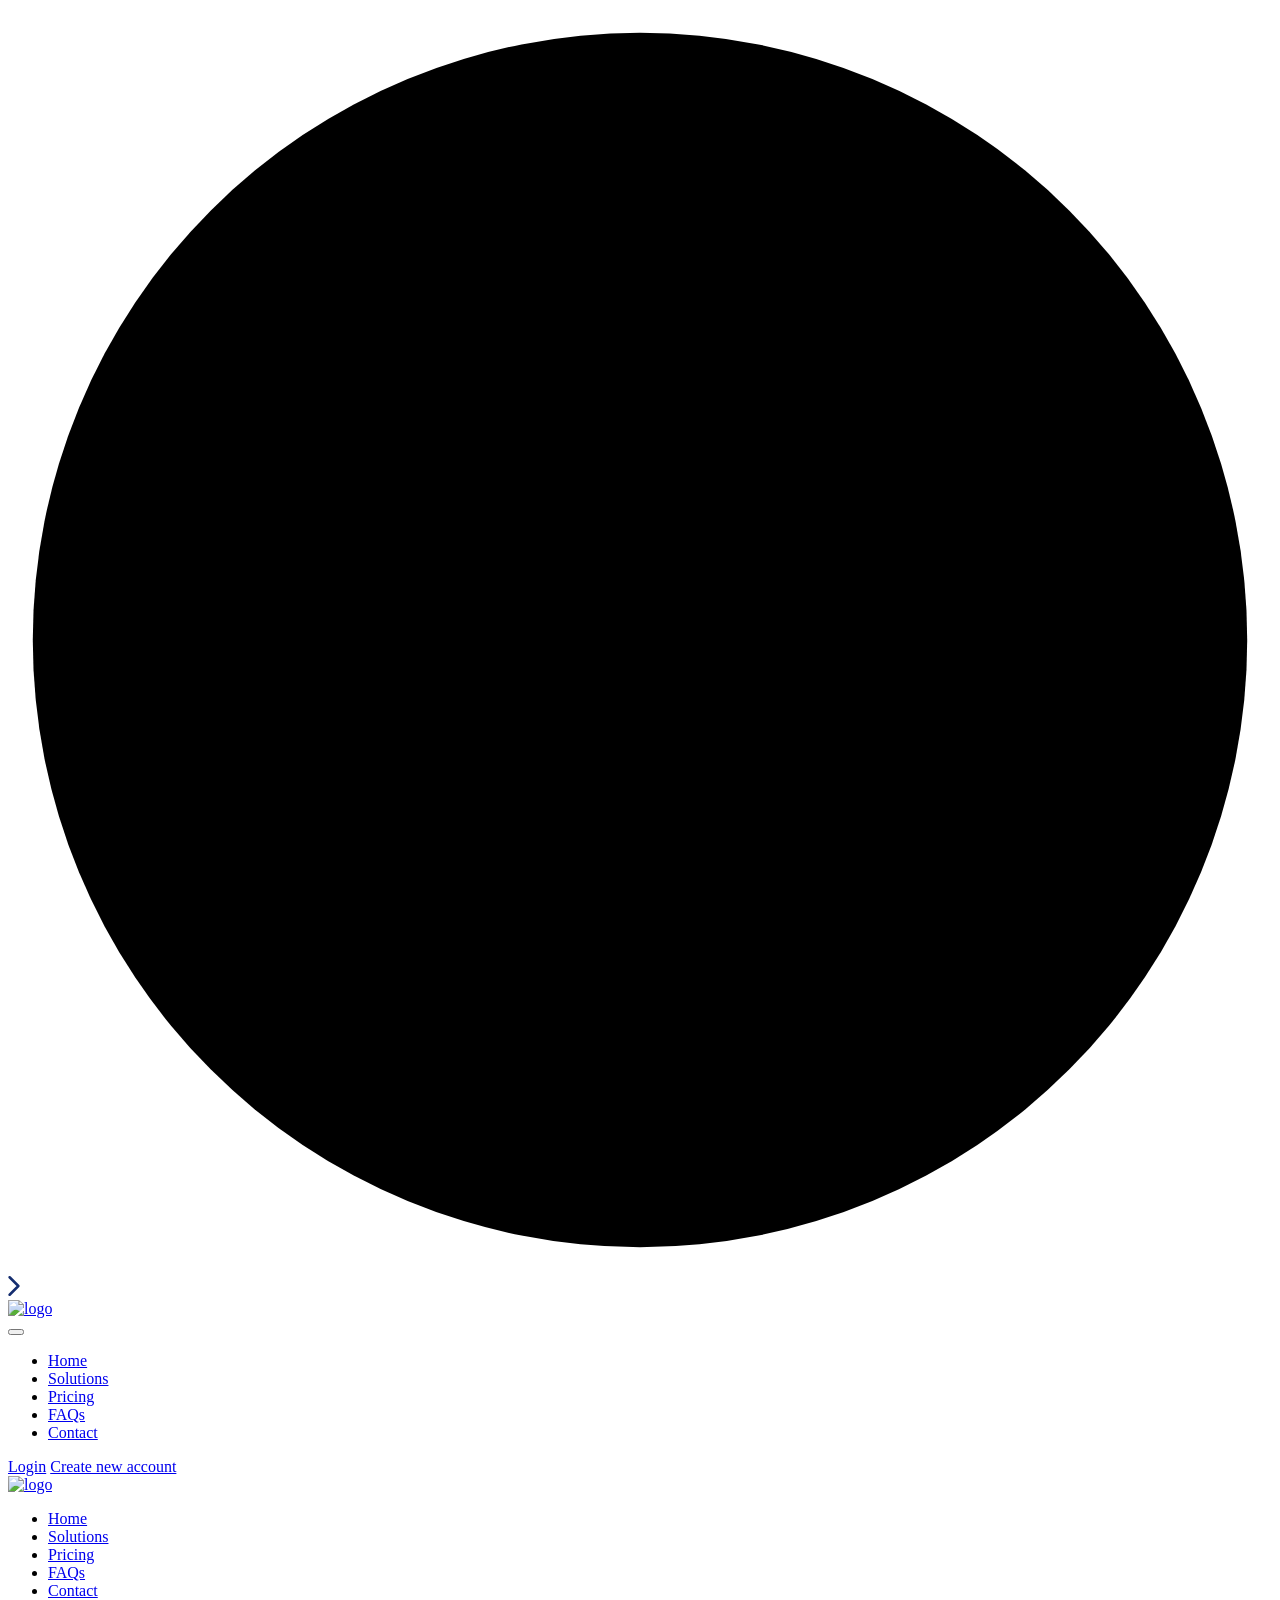
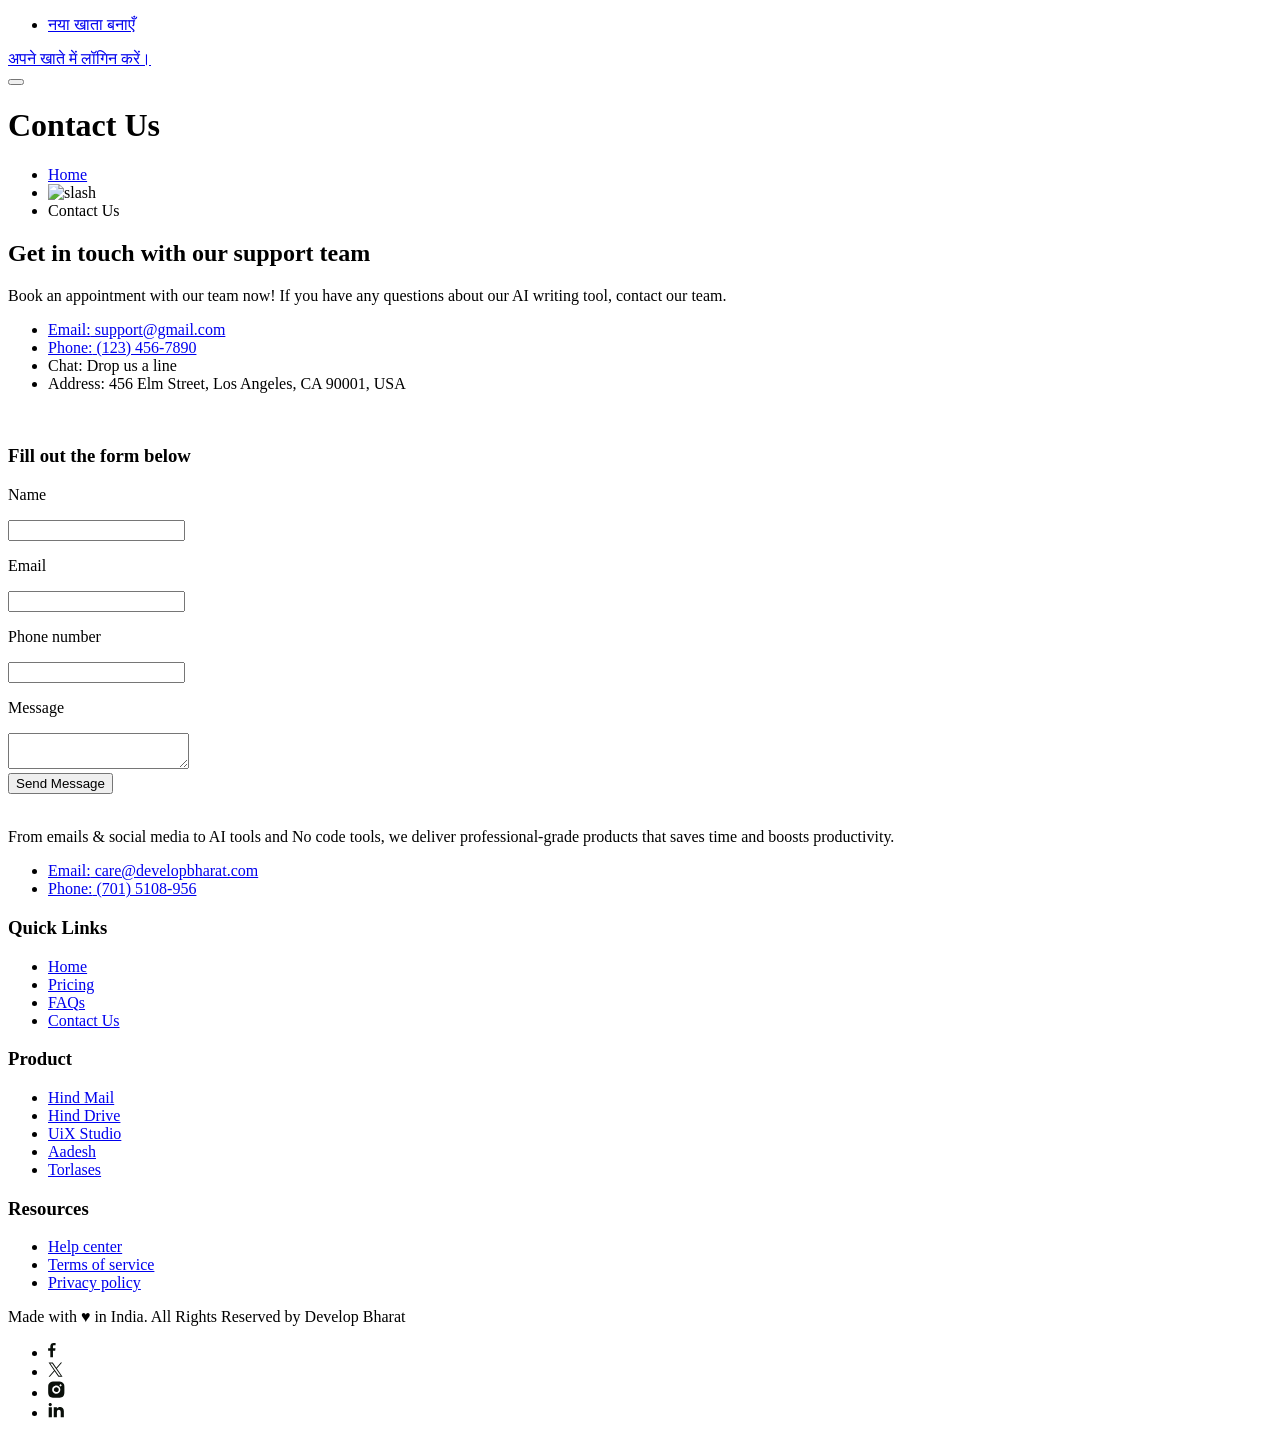
==== commit 9d89c80c: "Deploying to gh-pages from @ developbharat/website@5e476c96831ba3a9a1fa5f991d040a558019ca28 🚀" ====
--- a/contact-us/index.html
+++ b/contact-us/index.html
@@ -1,4 +1,4 @@
-<!DOCTYPE html><html lang="hi"> <head><meta charset="UTF-8"><meta http-equiv="X-UA-Compatible" content="IE=edge"><meta name="viewport" content="width=device-width, initial-scale=1.0"><title>Connect with Us</title><meta name="description" content="Develop Bharat में आपका स्वागत है। यहाँ हम तकनीक को आपके अधिकार और स्वतंत्रता का माध्यम बनाते हैं। हमारा उद्देश्य है – एक ऐसा डिजिटल भारत, जहाँ हर व्यक्ति सशक्त, सुरक्षित और आत्मनिर्भर हो।"><meta name="generator" content="Astro v5.11.0"><link rel="shortcut icon" href="/assets/images/favicon.ico" type="image/x-icon"><link rel="icon" href="/assets/images/favicon.ico" type="image/x-icon"><!--- End favicon--><link href="https://fonts.googleapis.com/css2?family=Averia+Serif+Libre:ital,wght@0,300;0,400;0,700;1,300;1,400;1,700&family=Epilogue:ital,wght@0,100..900;1,100..900&family=Lora:ital,wght@0,400..700;1,400..700&display=swap" rel="stylesheet"><link href="https://fonts.googleapis.com/css2?family=Inter:ital,opsz,wght@0,14..32,100..900;1,14..32,100..900&display=swap" rel="stylesheet"><!-- End google font  --><link rel="stylesheet" href="/assets/css/bootstrap.min.css"><link rel="stylesheet" href="/assets/css/remixicon.css"><link rel="stylesheet" href="/assets/css/magnific-popup.css"><link rel="stylesheet" href="/assets/css/fontawesome.css"><link rel="stylesheet" href="/assets/css/slick.css"><!-- Code Editor  --><link rel="stylesheet" href="/assets/css/main.css"><link rel="stylesheet" href="/assets/css/app.min.css"></head> <body> <div class="preloader"> <div class="preloader-inner"> <span></span> <span></span> <span></span> <span></span> </div> </div> <!-- End preloader --> <div class="progress-bar-container"> <div class="progress-bar"></div> </div> <!-- progress circle --> <div class="paginacontainer"> <div class="progress-wrap"> <svg class="progress-circle svg-content" width="100%" height="100%" viewBox="-1 -1 102 102"> <path d="M50,1 a49,49 0 0,1 0,98 a49,49 0 0,1 0,-98"></path> </svg> <div class="top-arrow"> <svg width="12" height="20" viewBox="0 0 9 16" fill="none" xmlns="http://www.w3.org/2000/svg"> <path d="M0.999999 1L8 8L1 15" stroke="#142D6F" stroke-width="2" stroke-linecap="round" stroke-linejoin="round"></path> </svg> </div> </div> </div> <!-- End All Js --> <!-- Mobile Menu --><div class="uxora-menu-wrapper"> <div class="uxora-menu-area text-center"> <div class="uxora-menu-mobile-top"> <div class="mobile-logo"> <a href="/"> <img src="/assets/images/logo/logo-dark.svg" alt="logo"> </a> </div> <button class="uxora-menu-toggle mobile"> <i class="ri-close-line"></i> </button> </div> <div class="uxora-mobile-menu"> <ul> <li><a href="/">Home</a></li> <li><a href="/solutions">Solutions</a></li> <li><a href="/pricing">Pricing</a></li> <li><a href="/contact-us">Contact</a></li> <li class="menu-item-has-children"> <a href="#">Pages</a> <ul class="sub-menu"> <li><a href="/faqs">FAQs</a></li> <li><a href="/sign-in">Sign In</a></li> <li><a href="/sign-up">Sign-Up</a></li> <li> <a href="forgot-password.html">Forgot Password</a> </li> </ul> </li> </ul> </div> <div class="uxora-mobile-menu-btn"> <a class="uxora-default-btn sm-size" href="/sign-in">Login</a> <a class="uxora-default-btn sm-size" href="/sign-up">Create new account</a> </div> </div> </div> <!-- End mobile menu --> <header class="site-header uxora-header-section" id="sticky-menu"> <div class="container"> <div class="row gx-3 align-items-center justify-content-between"> <div class="col-8 col-sm-auto"> <div class="header-logo"> <a href="/"> <img src="/assets/images/logo/logo-dark.svg" alt="logo"> </a> </div> </div> <div class="col"> <div class="uxora-main-menu-item"> <nav class="main-menu menu-style1 d-none d-lg-block menu-left"> <ul> <li><a href="/">Home</a></li> <li> <a href="/solutions">Solutions</a> </li> <li><a href="/pricing">Pricing</a></li> <li><a href="/faqs">FAQs</a></li> <li> <a href="/contact-us">Contact</a> </li> </ul> </nav> </div> </div> <div class="col-auto d-flex align-items-center"> <div class="uxora-header-info-wraper2"> <div class="uxora-header-info-content"> <ul> <li><a href="/sign-up">नया खाता बनाएँ</a></li> </ul> </div> <a class="uxora-default-btn uxora-header-btn" href="/sign-in">अपने खाते में लॉगिन करें।</a> </div> <div class="uxora-header-menu"> <nav class="navbar site-navbar justify-content-between"> <!-- Brand Logo--> <!-- mobile menu trigger --> <button class="uxora-menu-toggle d-inline-block d-lg-none"> <span></span> </button> <!--/.Mobile Menu Hamburger Ends--> </nav> </div> </div> </div> </div> </header> <!-- End mobile menu -->  <div class="breadcrumb-wrapper bg-light2"> <div class="container"> <div class="breadcrumb-content"> <h1 class="breadcrumb-title pb-0">Contact Us</h1> <div class="breadcrumb-menu-wrapper"> <div class="breadcrumb-menu-wrap"> <div class="breadcrumb-menu"> <ul> <li><a href="index.html">Home</a></li> <li> <img src="assets/images/feature/slash.svg" alt="slash"> </li> <li aria-current="page">Contact Us</li> </ul> </div> </div> </div> </div> </div> </div>  <div class="uxora-section-padding"> <div class="container"> <div class="row" data-anime="onview: -100; targets: >*; translateY: [48, 0]; opacity: [0, 1]; easing: spring(1, 80, 10, 0); duration: 450; delay: anime.stagger(100, {start: 200});"> <div class="col-lg-6"> <div class="uxora-default-content"> <h2>Get in touch with our support team</h2> <p>
+<!DOCTYPE html><html lang="hi"> <head><meta charset="UTF-8"><meta http-equiv="X-UA-Compatible" content="IE=edge"><meta name="viewport" content="width=device-width, initial-scale=1.0"><title>Connect with Us</title><meta name="description" content="Develop Bharat में आपका स्वागत है। यहाँ हम तकनीक को आपके अधिकार और स्वतंत्रता का माध्यम बनाते हैं। हमारा उद्देश्य है – एक ऐसा डिजिटल भारत, जहाँ हर व्यक्ति सशक्त, सुरक्षित और आत्मनिर्भर हो।"><meta name="generator" content="Astro v5.11.0"><link rel="shortcut icon" href="/website/assets/images/favicon.ico" type="image/x-icon"><link rel="icon" href="/website/assets/images/favicon.ico" type="image/x-icon"><!--- End favicon--><link href="https://fonts.googleapis.com/css2?family=Averia+Serif+Libre:ital,wght@0,300;0,400;0,700;1,300;1,400;1,700&family=Epilogue:ital,wght@0,100..900;1,100..900&family=Lora:ital,wght@0,400..700;1,400..700&display=swap" rel="stylesheet"><link href="https://fonts.googleapis.com/css2?family=Inter:ital,opsz,wght@0,14..32,100..900;1,14..32,100..900&display=swap" rel="stylesheet"><!-- End google font  --><link rel="stylesheet" href="/website/assets/css/bootstrap.min.css"><link rel="stylesheet" href="/website/assets/css/remixicon.css"><link rel="stylesheet" href="/website/assets/css/magnific-popup.css"><link rel="stylesheet" href="/website/assets/css/fontawesome.css"><link rel="stylesheet" href="/website/assets/css/slick.css"><!-- Code Editor  --><link rel="stylesheet" href="/website/assets/css/main.css"><link rel="stylesheet" href="/website/assets/css/app.min.css"></head> <body> <div class="preloader"> <div class="preloader-inner"> <span></span> <span></span> <span></span> <span></span> </div> </div> <!-- End preloader --> <div class="progress-bar-container"> <div class="progress-bar"></div> </div> <!-- progress circle --> <div class="paginacontainer"> <div class="progress-wrap"> <svg class="progress-circle svg-content" width="100%" height="100%" viewBox="-1 -1 102 102"> <path d="M50,1 a49,49 0 0,1 0,98 a49,49 0 0,1 0,-98"></path> </svg> <div class="top-arrow"> <svg width="12" height="20" viewBox="0 0 9 16" fill="none" xmlns="http://www.w3.org/2000/svg"> <path d="M0.999999 1L8 8L1 15" stroke="#142D6F" stroke-width="2" stroke-linecap="round" stroke-linejoin="round"></path> </svg> </div> </div> </div> <!-- End All Js --> <!-- Mobile Menu --><div class="uxora-menu-wrapper"> <div class="uxora-menu-area text-center"> <div class="uxora-menu-mobile-top"> <div class="mobile-logo"> <a href="/website/"> <img src="/website/assets/images/logo/logo-dark.svg" alt="logo"> </a> </div> <button class="uxora-menu-toggle mobile"> <i class="ri-close-line"></i> </button> </div> <div class="uxora-mobile-menu"> <ul> <li><a href="/website/">Home</a></li> <li> <a href="/website/solutions">Solutions</a> </li> <li> <a href="/website/pricing">Pricing</a> </li> <li><a href="/website/faqs">FAQs</a></li> <li> <a href="/website/contact-us">Contact</a> </li> </ul> </div> <div class="uxora-mobile-menu-btn"> <a class="uxora-default-btn sm-size" href="/website/sign-in">Login</a> <a class="uxora-default-btn sm-size" href="/website/sign-up">Create new account</a> </div> </div> </div> <!-- End mobile menu --> <header class="site-header uxora-header-section" id="sticky-menu"> <div class="container"> <div class="row gx-3 align-items-center justify-content-between"> <div class="col-8 col-sm-auto"> <div class="header-logo"> <a href="/website/"> <img src="/website/assets/images/logo/logo-dark.svg" alt="logo"> </a> </div> </div> <div class="col"> <div class="uxora-main-menu-item"> <nav class="main-menu menu-style1 d-none d-lg-block menu-left"> <ul> <li><a href="/website/">Home</a></li> <li> <a href="/website/solutions">Solutions</a> </li> <li> <a href="/website/pricing">Pricing</a> </li> <li> <a href="/website/faqs">FAQs</a> </li> <li> <a href="/website/contact-us">Contact</a> </li> </ul> </nav> </div> </div> <div class="col-auto d-flex align-items-center"> <div class="uxora-header-info-wraper2"> <div class="uxora-header-info-content"> <ul> <li> <a href="/website/sign-up">नया खाता बनाएँ</a> </li> </ul> </div> <a class="uxora-default-btn uxora-header-btn" href="/website/sign-in">अपने खाते में लॉगिन करें।</a> </div> <div class="uxora-header-menu"> <nav class="navbar site-navbar justify-content-between"> <!-- Brand Logo--> <!-- mobile menu trigger --> <button class="uxora-menu-toggle d-inline-block d-lg-none"> <span></span> </button> <!--/.Mobile Menu Hamburger Ends--> </nav> </div> </div> </div> </div> </header> <!-- End mobile menu -->  <div class="breadcrumb-wrapper bg-light2"> <div class="container"> <div class="breadcrumb-content"> <h1 class="breadcrumb-title pb-0">Contact Us</h1> <div class="breadcrumb-menu-wrapper"> <div class="breadcrumb-menu-wrap"> <div class="breadcrumb-menu"> <ul> <li><a href="index.html">Home</a></li> <li> <img src="assets/images/feature/slash.svg" alt="slash"> </li> <li aria-current="page">Contact Us</li> </ul> </div> </div> </div> </div> </div> </div>  <div class="uxora-section-padding"> <div class="container"> <div class="row" data-anime="onview: -100; targets: >*; translateY: [48, 0]; opacity: [0, 1]; easing: spring(1, 80, 10, 0); duration: 450; delay: anime.stagger(100, {start: 200});"> <div class="col-lg-6"> <div class="uxora-default-content"> <h2>Get in touch with our support team</h2> <p>
 Book an appointment with our team now! If you have
                             any questions about our AI writing tool, contact our
                             team.
@@ -6,14 +6,14 @@
 </a> </li> <li> <a href="tel:+088"> <span>Phone:</span> (123) 456-7890
 </a> </li> <li><span>Chat:</span> Drop us a line</li> <li> <span>Address:</span> 456 Elm Street, Los Angeles,
                                     CA 90001, USA
-</li> </ul> </div> <div class="uxora-contact-shape"> <img src="assets/images/shape/contact-shape.svg" alt=""> </div> </div> </div> <div class="col-lg-6"> <div class="uxora-contact-box"> <h3>Fill out the form below</h3> <form action="#"> <div class="uxora-main-field"> <p>Name</p> <input type="text"> </div> <div class="uxora-main-field"> <p>Email</p> <input type="email"> </div> <div class="uxora-main-field"> <p>Phone number</p> <input type="text"> </div> <p>Message</p> <div class="uxora-main-field-textarea"> <textarea name="textarea"></textarea> </div> <button class="uxora-default-btn" type="button">Send Message</button> </form> </div> </div> </div> </div> </div>   <!-- Footer  --><footer class="uxora-footer-section"> <div class="container"> <div class="row"> <div class="col-xxl-4 col-xl-12 col-md-12"> <div class="uxora-footer-textarea"> <a href="/"> <img src="/assets/images/logo/logo-dark.svg" alt=""> </a> <p>
+</li> </ul> </div> <div class="uxora-contact-shape"> <img src="assets/images/shape/contact-shape.svg" alt=""> </div> </div> </div> <div class="col-lg-6"> <div class="uxora-contact-box"> <h3>Fill out the form below</h3> <form action="#"> <div class="uxora-main-field"> <p>Name</p> <input type="text"> </div> <div class="uxora-main-field"> <p>Email</p> <input type="email"> </div> <div class="uxora-main-field"> <p>Phone number</p> <input type="text"> </div> <p>Message</p> <div class="uxora-main-field-textarea"> <textarea name="textarea"></textarea> </div> <button class="uxora-default-btn" type="button">Send Message</button> </form> </div> </div> </div> </div> </div>   <!-- Footer  --><footer class="uxora-footer-section"> <div class="container"> <div class="row"> <div class="col-xxl-4 col-xl-12 col-md-12"> <div class="uxora-footer-textarea"> <a href="/website/"> <img src="/website/assets/images/logo/logo-dark.svg" alt=""> </a> <p>
 From emails & social media to AI tools and No code
                         tools, we deliver professional-grade products that saves
                         time and boosts productivity.
 </p> <div class="uxora-conatct-info"> <ul> <li> <a href="mailto:care@developbharat.com"> <span>Email:</span>
 care@developbharat.com
 </a> </li> <li> <a href="tel:+917015108956"> <span>Phone:</span> (701) 5108-956
-</a> </li> </ul> </div> </div> </div> <div class="col-xxl-3 col-xl-4 col-md-3"> <div class="uxora-footer-menu menu1 menu1 pl-60"> <h3>Quick Links</h3> <ul> <li> <a href="/">Home</a> </li> <li> <a href="/pricing">Pricing</a> </li> <li> <a href="/faqs">FAQs</a> </li> <li> <a href="/contact-us">Contact Us</a> </li> </ul> </div> </div> <div class="col-xxl-3 col-xl-4 col-md-5"> <div class="uxora-footer-menu menu1 menu2"> <h3>Product</h3> <ul> <li> <a href="#">Hind Mail</a> </li> <li> <a href="#">Hind Drive</a> </li> <li> <a href="#">UiX Studio</a> </li> <li> <a href="#">Aadesh</a> </li> <li> <a href="#">Torlases</a> </li> </ul> </div> </div> <div class="col-xxl-2 col-xl-4 col-md-4"> <div class="uxora-footer-menu menu3"> <h3>Resources</h3> <ul> <li> <a href="/contact-us">Help center</a> </li> <li> <a href="/terms-of-service">Terms of service</a> </li> <li> <a href="/privacy-policy">Privacy policy</a> </li> </ul> </div> </div> </div> <div class="uxora-footer-bottom-wrap"> <div class="uxora-footer-bottom-text"> <p>
+</a> </li> </ul> </div> </div> </div> <div class="col-xxl-3 col-xl-4 col-md-3"> <div class="uxora-footer-menu menu1 menu1 pl-60"> <h3>Quick Links</h3> <ul> <li> <a href="/website/">Home</a> </li> <li> <a href="/website/pricing">Pricing</a> </li> <li> <a href="/website/faqs">FAQs</a> </li> <li> <a href="/website/contact-us">Contact Us</a> </li> </ul> </div> </div> <div class="col-xxl-3 col-xl-4 col-md-5"> <div class="uxora-footer-menu menu1 menu2"> <h3>Product</h3> <ul> <li> <a href="#">Hind Mail</a> </li> <li> <a href="#">Hind Drive</a> </li> <li> <a href="#">UiX Studio</a> </li> <li> <a href="#">Aadesh</a> </li> <li> <a href="#">Torlases</a> </li> </ul> </div> </div> <div class="col-xxl-2 col-xl-4 col-md-4"> <div class="uxora-footer-menu menu3"> <h3>Resources</h3> <ul> <li> <a href="/website/contact-us">Help center</a> </li> <li> <a href="/website/terms-of-service">Terms of service</a> </li> <li> <a href="/website/privacy-policy">Privacy policy</a> </li> </ul> </div> </div> </div> <div class="uxora-footer-bottom-wrap"> <div class="uxora-footer-bottom-text"> <p>
 Made with ♥︎ in India. All Rights Reserved by Develop
                     Bharat
-</p> </div> <div class="uxora-social-wrap"> <ul> <li> <a href="https://www.facebook.com"> <svg width="8" height="16" viewBox="0 0 9 17" fill="none" xmlns="http://www.w3.org/2000/svg"> <path d="M2.61987 16.7464V9.37041H0.137695V6.49583H2.61987V4.37591C2.61987 1.91577 4.12245 0.576172 6.31707 0.576172C7.36832 0.576172 8.27181 0.654439 8.53511 0.689422V3.26042L7.01302 3.26111C5.81946 3.26111 5.58836 3.82827 5.58836 4.66054V6.49583H8.43488L8.06426 9.37041H5.58836V16.7464H2.61987Z" fill="#0A0F0A"></path> </svg> </a> </li> <li> <a href="https://www.twitter.com"> <svg width="15" height="15" viewBox="0 0 16 16" fill="none" xmlns="http://www.w3.org/2000/svg"> <path d="M9.47743 6.98936L14.9996 0.570312H13.691L8.89613 6.14388L5.06647 0.570312H0.649414L6.44061 8.99854L0.649414 15.7299H1.95806L7.02158 9.84402L11.066 15.7299H15.483L9.47711 6.98936H9.47743ZM7.68506 9.0728L7.09829 8.23353L2.42958 1.55544H4.43959L8.20729 6.94488L8.79406 7.78414L13.6916 14.7896H11.6816L7.68506 9.07312V9.0728Z" fill="#0A0F0A"></path> </svg> </a> </li> <li> <a href="https://www.instagram.com"> <svg width="17" height="17" viewBox="0 0 18 18" fill="none" xmlns="http://www.w3.org/2000/svg"> <path d="M9.65632 0.561604C10.2832 0.559198 10.91 0.565498 11.5367 0.580502L11.7034 0.586515C11.8958 0.593387 12.0856 0.601977 12.315 0.612286C13.229 0.655236 13.8526 0.799551 14.3998 1.01173C14.9667 1.22992 15.4444 1.52542 15.922 2.00303C16.3587 2.4322 16.6967 2.95134 16.9124 3.52434C17.1246 4.07154 17.2689 4.69604 17.3119 5.61003C17.3222 5.83853 17.3308 6.02923 17.3376 6.22165L17.3428 6.3883C17.358 7.01468 17.3646 7.64125 17.3625 8.26782L17.3634 8.90865V10.034C17.3655 10.6608 17.3589 11.2877 17.3436 11.9143L17.3385 12.081C17.3316 12.2734 17.323 12.4632 17.3127 12.6926C17.2698 13.6066 17.1237 14.2302 16.9124 14.7774C16.6974 15.351 16.3593 15.8706 15.922 16.2996C15.4924 16.7363 14.973 17.0742 14.3998 17.29C13.8526 17.5022 13.229 17.6465 12.315 17.6895C12.0856 17.6998 11.8958 17.7084 11.7034 17.7153L11.5367 17.7204C10.91 17.7357 10.2832 17.7423 9.65632 17.7402L9.0155 17.741H7.89105C7.26419 17.7431 6.63734 17.7366 6.01067 17.7213L5.84402 17.7161C5.6401 17.7087 5.43622 17.7001 5.2324 17.6903C4.31841 17.6474 3.69476 17.5014 3.14671 17.29C2.57348 17.0747 2.05425 16.7367 1.6254 16.2996C1.1882 15.8703 0.8499 15.3509 0.634095 14.7774C0.421919 14.2302 0.277604 13.6066 0.234654 12.6926C0.225087 12.4888 0.216497 12.2849 0.208883 12.081L0.204588 11.9143C0.188751 11.2877 0.181592 10.6608 0.183113 10.034V8.26782C0.180715 7.64126 0.187015 7.01469 0.202011 6.3883L0.208024 6.22165C0.214896 6.02923 0.223487 5.83853 0.233795 5.61003C0.276745 4.69518 0.42106 4.0724 0.633236 3.52434C0.849169 2.95106 1.18813 2.43206 1.62626 2.00389C2.05481 1.56644 2.57372 1.22783 3.14671 1.01173C3.69476 0.799551 4.31755 0.655236 5.2324 0.612286L5.84402 0.586515L6.01067 0.58222C6.63704 0.566391 7.26361 0.559232 7.89019 0.560745L9.65632 0.561604ZM8.77326 4.85668C8.20416 4.84863 7.63915 4.95376 7.11104 5.16598C6.58294 5.37819 6.10228 5.69325 5.69699 6.09284C5.29171 6.49244 4.96988 6.96859 4.75022 7.49365C4.53056 8.0187 4.41744 8.58217 4.41744 9.15132C4.41744 9.72047 4.53056 10.2839 4.75022 10.809C4.96988 11.334 5.29171 11.8102 5.69699 12.2098C6.10228 12.6094 6.58294 12.9244 7.11104 13.1367C7.63915 13.3489 8.20416 13.454 8.77326 13.446C9.91238 13.446 11.0048 12.9934 11.8103 12.188C12.6158 11.3825 13.0683 10.29 13.0683 9.15089C13.0683 8.01176 12.6158 6.9193 11.8103 6.11381C11.0048 5.30833 9.91238 4.85668 8.77326 4.85668ZM8.77326 6.5747C9.11558 6.5684 9.45573 6.63037 9.77383 6.75699C10.0919 6.88362 10.3816 7.07237 10.626 7.31221C10.8703 7.55205 11.0644 7.83817 11.1969 8.15387C11.3294 8.46956 11.3977 8.8085 11.3978 9.15088C11.3978 9.49326 11.3297 9.83222 11.1972 10.148C11.0648 10.4637 10.8708 10.7499 10.6266 10.9898C10.3823 11.2297 10.0927 11.4186 9.77463 11.5453C9.45657 11.672 9.11644 11.7341 8.77411 11.7279C8.09064 11.7279 7.43516 11.4564 6.95187 10.9731C6.46858 10.4898 6.19707 9.83436 6.19707 9.15089C6.19707 8.46741 6.46858 7.81193 6.95187 7.32864C7.43516 6.84535 8.09064 6.57384 8.77411 6.57384L8.77326 6.5747ZM13.2831 3.56815C13.006 3.57925 12.7439 3.69714 12.5517 3.89713C12.3596 4.09713 12.2523 4.36372 12.2523 4.64106C12.2523 4.91841 12.3596 5.185 12.5517 5.38499C12.7439 5.58499 13.006 5.70288 13.2831 5.71397C13.5679 5.71397 13.841 5.60084 14.0423 5.39947C14.2437 5.1981 14.3568 4.92498 14.3568 4.6402C14.3568 4.35542 14.2437 4.08231 14.0423 3.88094C13.841 3.67956 13.5679 3.56644 13.2831 3.56644V3.56815Z" fill="#0A0F0A"></path> </svg> </a> </li> <li> <a href="https://www.linkedin.com"> <svg width="16" height="16" viewBox="0 0 18 17" fill="none" xmlns="http://www.w3.org/2000/svg"> <path d="M4.31682 2.35804C4.31658 2.83452 4.12707 3.2914 3.78997 3.62816C3.45288 3.96492 2.99581 4.15397 2.51933 4.15373C2.04284 4.15349 1.58597 3.96398 1.24921 3.62689C0.912449 3.28979 0.723395 2.83273 0.723633 2.35624C0.723871 1.87976 0.913383 1.42288 1.25048 1.08612C1.58757 0.749364 2.04464 0.560309 2.52112 0.560547C2.99761 0.560785 3.45448 0.750297 3.79124 1.08739C4.128 1.42449 4.31706 1.88155 4.31682 2.35804ZM4.37072 5.48411H0.777531V16.7308H4.37072V5.48411ZM10.0479 5.48411H6.47273V16.7308H10.012V10.829C10.012 7.54121 14.2969 7.23579 14.2969 10.829V16.7308H17.8452V9.60729C17.8452 4.0648 11.5032 4.27141 10.012 6.99325L10.0479 5.48411Z" fill="#0A0F0A"></path> </svg> </a> </li> </ul> </div> </div> </div> </footer> <!-- scripts --> <script src="/assets/js/jquery-3.7.1.min.js"></script> <script src="/assets/js/bootstrap.bundle.min.js"></script> <script src="/assets/js/menu/menu.js"></script> <script src="/assets/js/faq.js"></script> <script src="/assets/js/anime.min.js"></script> <script src="/assets/js/data-attr-helper.js"></script> <script src="/assets/js/anime-helper.js"></script> <script src="/assets/js/slick.js"></script> <script src="/assets/js/jquery.magnific-popup.min.js"></script> <script src="/assets/js/app.js"></script> </body> </html>+</p> </div> <div class="uxora-social-wrap"> <ul> <li> <a href="https://www.facebook.com"> <svg width="8" height="16" viewBox="0 0 9 17" fill="none" xmlns="http://www.w3.org/2000/svg"> <path d="M2.61987 16.7464V9.37041H0.137695V6.49583H2.61987V4.37591C2.61987 1.91577 4.12245 0.576172 6.31707 0.576172C7.36832 0.576172 8.27181 0.654439 8.53511 0.689422V3.26042L7.01302 3.26111C5.81946 3.26111 5.58836 3.82827 5.58836 4.66054V6.49583H8.43488L8.06426 9.37041H5.58836V16.7464H2.61987Z" fill="#0A0F0A"></path> </svg> </a> </li> <li> <a href="https://www.twitter.com"> <svg width="15" height="15" viewBox="0 0 16 16" fill="none" xmlns="http://www.w3.org/2000/svg"> <path d="M9.47743 6.98936L14.9996 0.570312H13.691L8.89613 6.14388L5.06647 0.570312H0.649414L6.44061 8.99854L0.649414 15.7299H1.95806L7.02158 9.84402L11.066 15.7299H15.483L9.47711 6.98936H9.47743ZM7.68506 9.0728L7.09829 8.23353L2.42958 1.55544H4.43959L8.20729 6.94488L8.79406 7.78414L13.6916 14.7896H11.6816L7.68506 9.07312V9.0728Z" fill="#0A0F0A"></path> </svg> </a> </li> <li> <a href="https://www.instagram.com"> <svg width="17" height="17" viewBox="0 0 18 18" fill="none" xmlns="http://www.w3.org/2000/svg"> <path d="M9.65632 0.561604C10.2832 0.559198 10.91 0.565498 11.5367 0.580502L11.7034 0.586515C11.8958 0.593387 12.0856 0.601977 12.315 0.612286C13.229 0.655236 13.8526 0.799551 14.3998 1.01173C14.9667 1.22992 15.4444 1.52542 15.922 2.00303C16.3587 2.4322 16.6967 2.95134 16.9124 3.52434C17.1246 4.07154 17.2689 4.69604 17.3119 5.61003C17.3222 5.83853 17.3308 6.02923 17.3376 6.22165L17.3428 6.3883C17.358 7.01468 17.3646 7.64125 17.3625 8.26782L17.3634 8.90865V10.034C17.3655 10.6608 17.3589 11.2877 17.3436 11.9143L17.3385 12.081C17.3316 12.2734 17.323 12.4632 17.3127 12.6926C17.2698 13.6066 17.1237 14.2302 16.9124 14.7774C16.6974 15.351 16.3593 15.8706 15.922 16.2996C15.4924 16.7363 14.973 17.0742 14.3998 17.29C13.8526 17.5022 13.229 17.6465 12.315 17.6895C12.0856 17.6998 11.8958 17.7084 11.7034 17.7153L11.5367 17.7204C10.91 17.7357 10.2832 17.7423 9.65632 17.7402L9.0155 17.741H7.89105C7.26419 17.7431 6.63734 17.7366 6.01067 17.7213L5.84402 17.7161C5.6401 17.7087 5.43622 17.7001 5.2324 17.6903C4.31841 17.6474 3.69476 17.5014 3.14671 17.29C2.57348 17.0747 2.05425 16.7367 1.6254 16.2996C1.1882 15.8703 0.8499 15.3509 0.634095 14.7774C0.421919 14.2302 0.277604 13.6066 0.234654 12.6926C0.225087 12.4888 0.216497 12.2849 0.208883 12.081L0.204588 11.9143C0.188751 11.2877 0.181592 10.6608 0.183113 10.034V8.26782C0.180715 7.64126 0.187015 7.01469 0.202011 6.3883L0.208024 6.22165C0.214896 6.02923 0.223487 5.83853 0.233795 5.61003C0.276745 4.69518 0.42106 4.0724 0.633236 3.52434C0.849169 2.95106 1.18813 2.43206 1.62626 2.00389C2.05481 1.56644 2.57372 1.22783 3.14671 1.01173C3.69476 0.799551 4.31755 0.655236 5.2324 0.612286L5.84402 0.586515L6.01067 0.58222C6.63704 0.566391 7.26361 0.559232 7.89019 0.560745L9.65632 0.561604ZM8.77326 4.85668C8.20416 4.84863 7.63915 4.95376 7.11104 5.16598C6.58294 5.37819 6.10228 5.69325 5.69699 6.09284C5.29171 6.49244 4.96988 6.96859 4.75022 7.49365C4.53056 8.0187 4.41744 8.58217 4.41744 9.15132C4.41744 9.72047 4.53056 10.2839 4.75022 10.809C4.96988 11.334 5.29171 11.8102 5.69699 12.2098C6.10228 12.6094 6.58294 12.9244 7.11104 13.1367C7.63915 13.3489 8.20416 13.454 8.77326 13.446C9.91238 13.446 11.0048 12.9934 11.8103 12.188C12.6158 11.3825 13.0683 10.29 13.0683 9.15089C13.0683 8.01176 12.6158 6.9193 11.8103 6.11381C11.0048 5.30833 9.91238 4.85668 8.77326 4.85668ZM8.77326 6.5747C9.11558 6.5684 9.45573 6.63037 9.77383 6.75699C10.0919 6.88362 10.3816 7.07237 10.626 7.31221C10.8703 7.55205 11.0644 7.83817 11.1969 8.15387C11.3294 8.46956 11.3977 8.8085 11.3978 9.15088C11.3978 9.49326 11.3297 9.83222 11.1972 10.148C11.0648 10.4637 10.8708 10.7499 10.6266 10.9898C10.3823 11.2297 10.0927 11.4186 9.77463 11.5453C9.45657 11.672 9.11644 11.7341 8.77411 11.7279C8.09064 11.7279 7.43516 11.4564 6.95187 10.9731C6.46858 10.4898 6.19707 9.83436 6.19707 9.15089C6.19707 8.46741 6.46858 7.81193 6.95187 7.32864C7.43516 6.84535 8.09064 6.57384 8.77411 6.57384L8.77326 6.5747ZM13.2831 3.56815C13.006 3.57925 12.7439 3.69714 12.5517 3.89713C12.3596 4.09713 12.2523 4.36372 12.2523 4.64106C12.2523 4.91841 12.3596 5.185 12.5517 5.38499C12.7439 5.58499 13.006 5.70288 13.2831 5.71397C13.5679 5.71397 13.841 5.60084 14.0423 5.39947C14.2437 5.1981 14.3568 4.92498 14.3568 4.6402C14.3568 4.35542 14.2437 4.08231 14.0423 3.88094C13.841 3.67956 13.5679 3.56644 13.2831 3.56644V3.56815Z" fill="#0A0F0A"></path> </svg> </a> </li> <li> <a href="https://www.linkedin.com"> <svg width="16" height="16" viewBox="0 0 18 17" fill="none" xmlns="http://www.w3.org/2000/svg"> <path d="M4.31682 2.35804C4.31658 2.83452 4.12707 3.2914 3.78997 3.62816C3.45288 3.96492 2.99581 4.15397 2.51933 4.15373C2.04284 4.15349 1.58597 3.96398 1.24921 3.62689C0.912449 3.28979 0.723395 2.83273 0.723633 2.35624C0.723871 1.87976 0.913383 1.42288 1.25048 1.08612C1.58757 0.749364 2.04464 0.560309 2.52112 0.560547C2.99761 0.560785 3.45448 0.750297 3.79124 1.08739C4.128 1.42449 4.31706 1.88155 4.31682 2.35804ZM4.37072 5.48411H0.777531V16.7308H4.37072V5.48411ZM10.0479 5.48411H6.47273V16.7308H10.012V10.829C10.012 7.54121 14.2969 7.23579 14.2969 10.829V16.7308H17.8452V9.60729C17.8452 4.0648 11.5032 4.27141 10.012 6.99325L10.0479 5.48411Z" fill="#0A0F0A"></path> </svg> </a> </li> </ul> </div> </div> </div> </footer> <!-- scripts --> <script src="/website/assets/js/jquery-3.7.1.min.js"></script> <script src="/website/assets/js/bootstrap.bundle.min.js"></script> <script src="/website/assets/js/menu/menu.js"></script> <script src="/website/assets/js/faq.js"></script> <script src="/website/assets/js/anime.min.js"></script> <script src="/website/assets/js/data-attr-helper.js"></script> <script src="/website/assets/js/anime-helper.js"></script> <script src="/website/assets/js/slick.js"></script> <script src="/website/assets/js/jquery.magnific-popup.min.js"></script> <script src="/website/assets/js/app.js"></script> </body> </html>
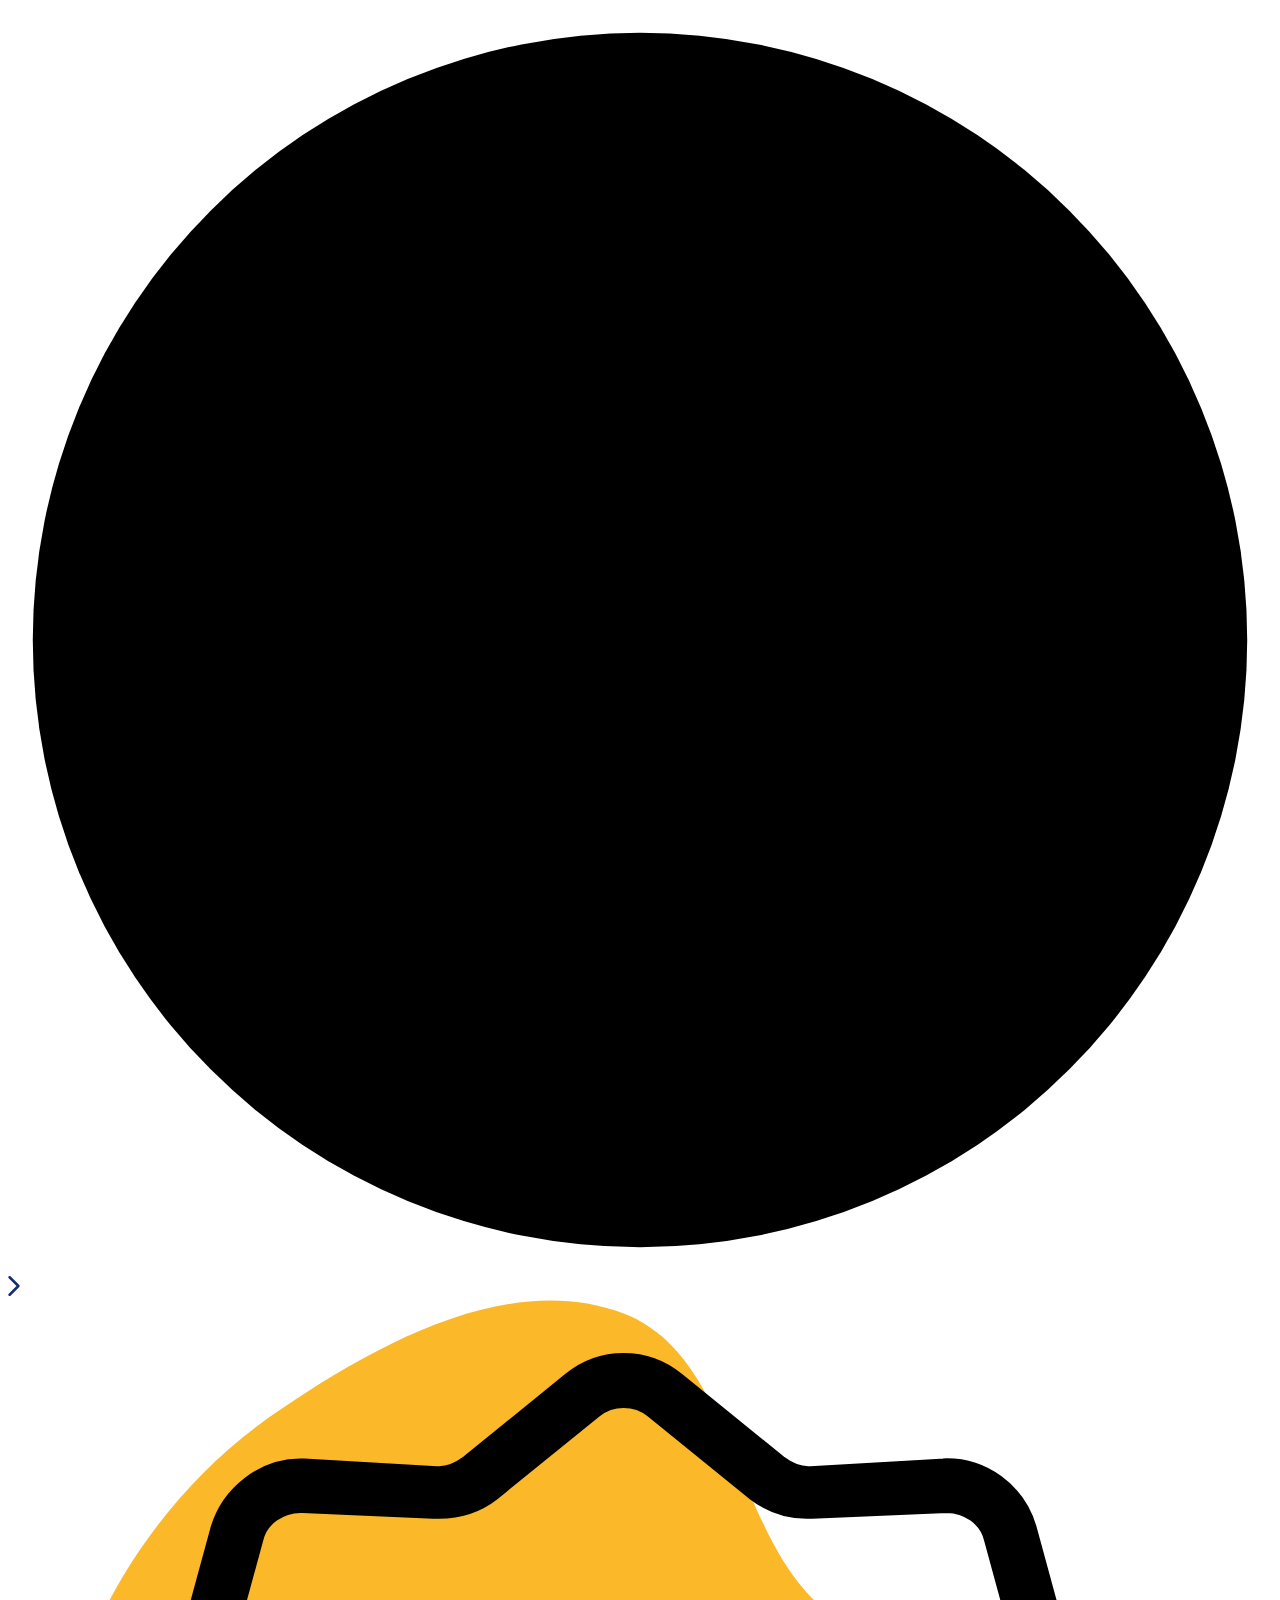
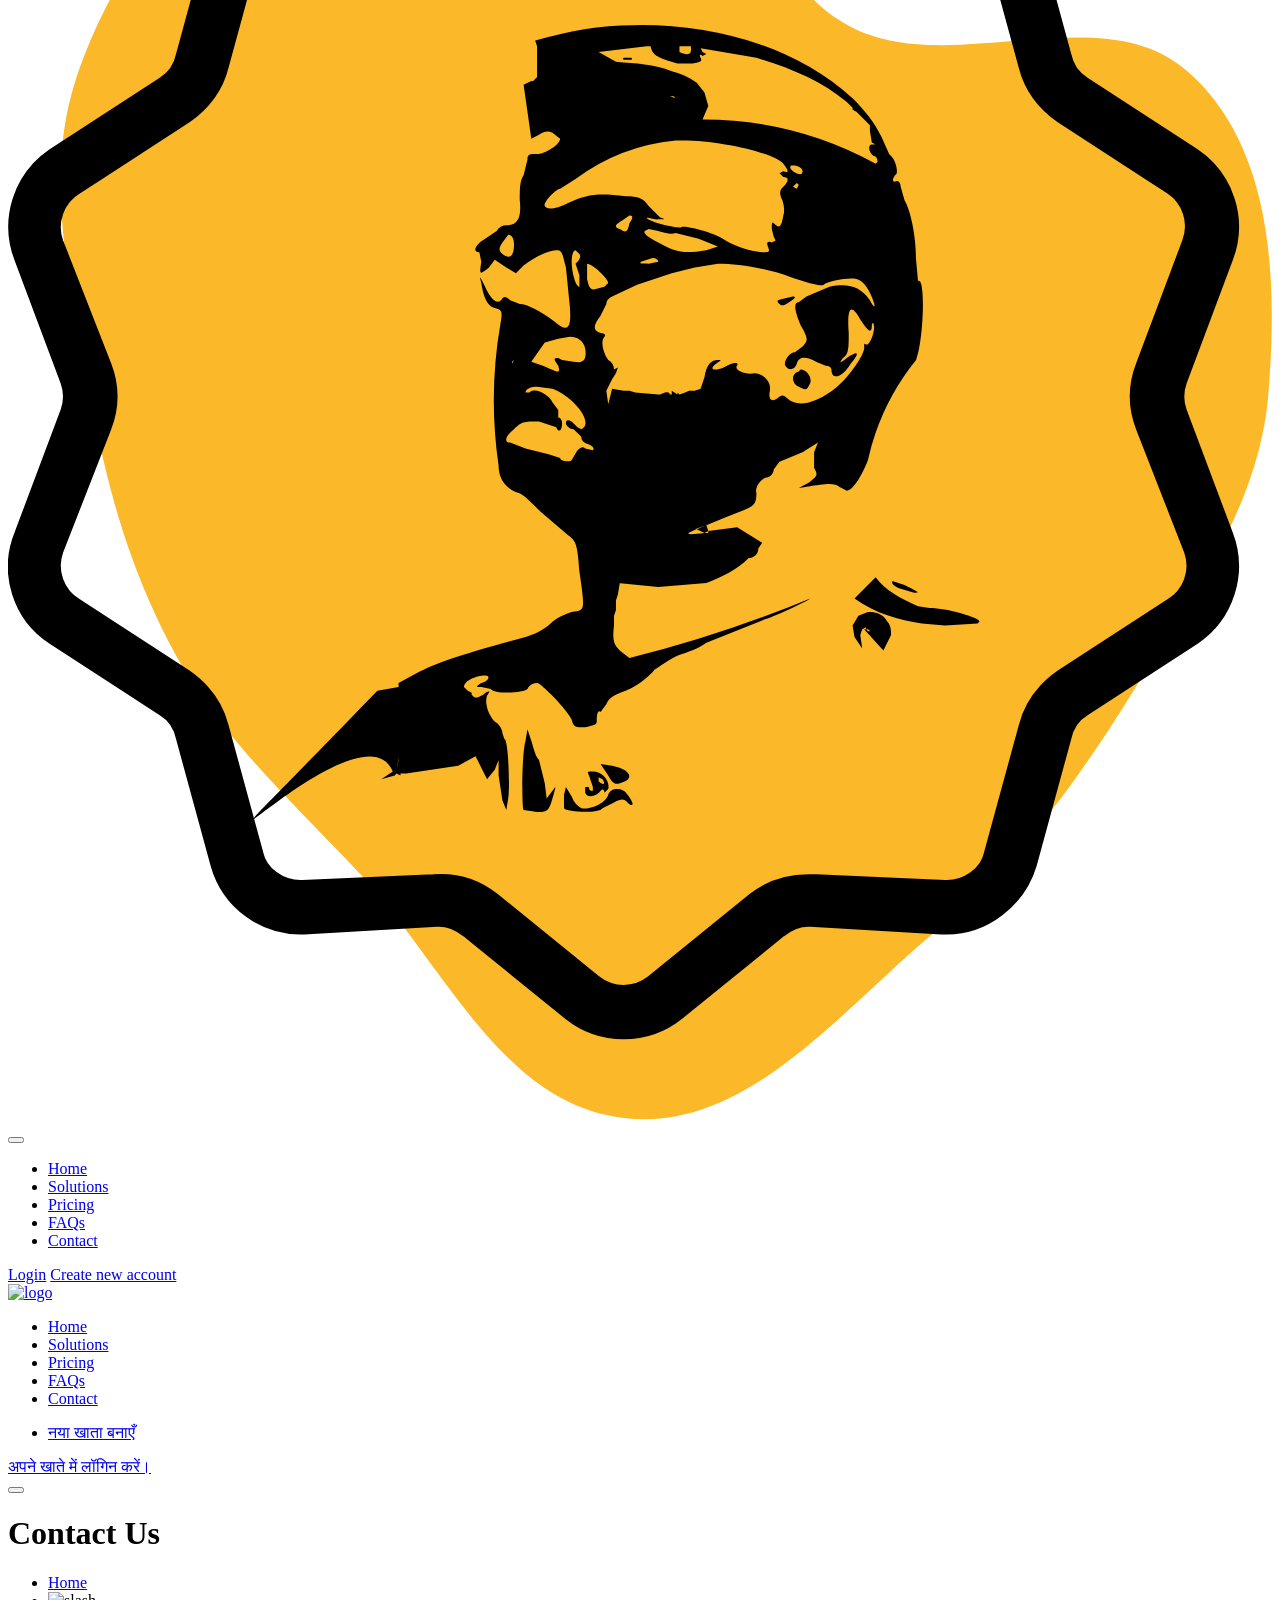
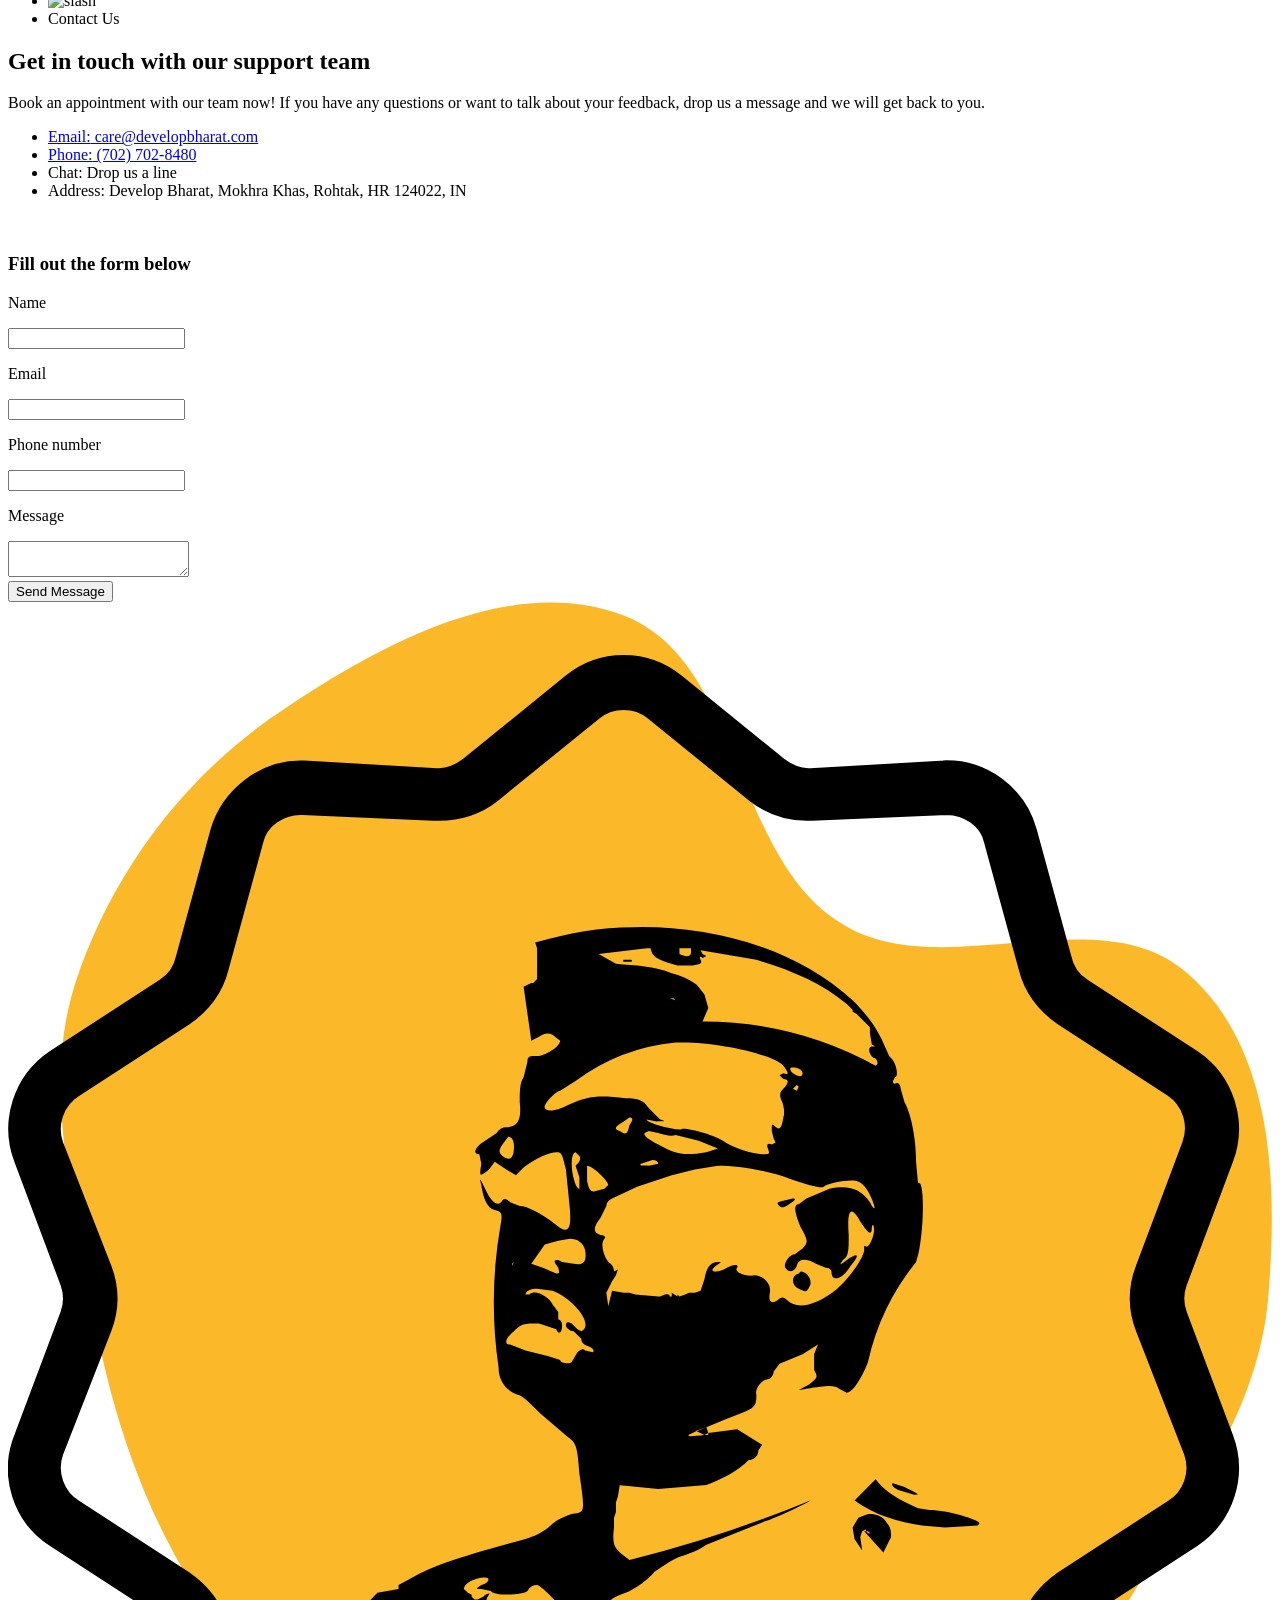
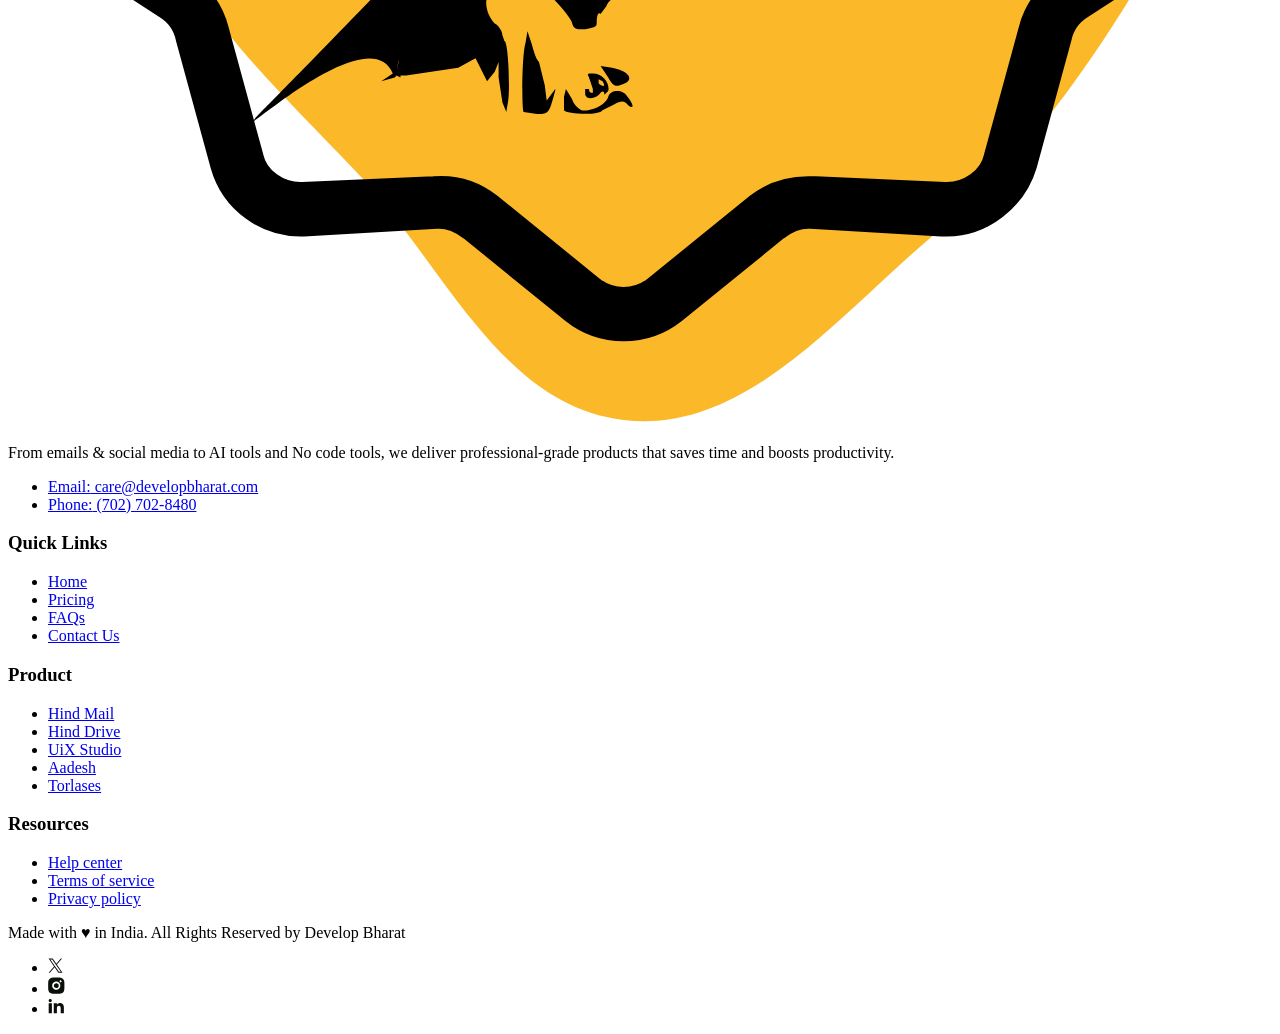
==== commit e610bad2: "Deploying to gh-pages from @ developbharat/website@f26e0082668f4f84396a5b852d85be9c26ccad58 🚀" ====
--- a/contact-us/index.html
+++ b/contact-us/index.html
@@ -1,19 +1,19 @@
-<!DOCTYPE html><html lang="hi"> <head><meta charset="UTF-8"><meta http-equiv="X-UA-Compatible" content="IE=edge"><meta name="viewport" content="width=device-width, initial-scale=1.0"><title>Connect with Us</title><meta name="description" content="Develop Bharat में आपका स्वागत है। यहाँ हम तकनीक को आपके अधिकार और स्वतंत्रता का माध्यम बनाते हैं। हमारा उद्देश्य है – एक ऐसा डिजिटल भारत, जहाँ हर व्यक्ति सशक्त, सुरक्षित और आत्मनिर्भर हो।"><meta name="generator" content="Astro v5.11.0"><link rel="shortcut icon" href="/website/assets/images/favicon.ico" type="image/x-icon"><link rel="icon" href="/website/assets/images/favicon.ico" type="image/x-icon"><!--- End favicon--><link href="https://fonts.googleapis.com/css2?family=Averia+Serif+Libre:ital,wght@0,300;0,400;0,700;1,300;1,400;1,700&family=Epilogue:ital,wght@0,100..900;1,100..900&family=Lora:ital,wght@0,400..700;1,400..700&display=swap" rel="stylesheet"><link href="https://fonts.googleapis.com/css2?family=Inter:ital,opsz,wght@0,14..32,100..900;1,14..32,100..900&display=swap" rel="stylesheet"><!-- End google font  --><link rel="stylesheet" href="/website/assets/css/bootstrap.min.css"><link rel="stylesheet" href="/website/assets/css/remixicon.css"><link rel="stylesheet" href="/website/assets/css/magnific-popup.css"><link rel="stylesheet" href="/website/assets/css/fontawesome.css"><link rel="stylesheet" href="/website/assets/css/slick.css"><!-- Code Editor  --><link rel="stylesheet" href="/website/assets/css/main.css"><link rel="stylesheet" href="/website/assets/css/app.min.css"></head> <body> <div class="preloader"> <div class="preloader-inner"> <span></span> <span></span> <span></span> <span></span> </div> </div> <!-- End preloader --> <div class="progress-bar-container"> <div class="progress-bar"></div> </div> <!-- progress circle --> <div class="paginacontainer"> <div class="progress-wrap"> <svg class="progress-circle svg-content" width="100%" height="100%" viewBox="-1 -1 102 102"> <path d="M50,1 a49,49 0 0,1 0,98 a49,49 0 0,1 0,-98"></path> </svg> <div class="top-arrow"> <svg width="12" height="20" viewBox="0 0 9 16" fill="none" xmlns="http://www.w3.org/2000/svg"> <path d="M0.999999 1L8 8L1 15" stroke="#142D6F" stroke-width="2" stroke-linecap="round" stroke-linejoin="round"></path> </svg> </div> </div> </div> <!-- End All Js --> <!-- Mobile Menu --><div class="uxora-menu-wrapper"> <div class="uxora-menu-area text-center"> <div class="uxora-menu-mobile-top"> <div class="mobile-logo"> <a href="/website/"> <img src="/website/assets/images/logo/logo-dark.svg" alt="logo"> </a> </div> <button class="uxora-menu-toggle mobile"> <i class="ri-close-line"></i> </button> </div> <div class="uxora-mobile-menu"> <ul> <li><a href="/website/">Home</a></li> <li> <a href="/website/solutions">Solutions</a> </li> <li> <a href="/website/pricing">Pricing</a> </li> <li><a href="/website/faqs">FAQs</a></li> <li> <a href="/website/contact-us">Contact</a> </li> </ul> </div> <div class="uxora-mobile-menu-btn"> <a class="uxora-default-btn sm-size" href="/website/sign-in">Login</a> <a class="uxora-default-btn sm-size" href="/website/sign-up">Create new account</a> </div> </div> </div> <!-- End mobile menu --> <header class="site-header uxora-header-section" id="sticky-menu"> <div class="container"> <div class="row gx-3 align-items-center justify-content-between"> <div class="col-8 col-sm-auto"> <div class="header-logo"> <a href="/website/"> <img src="/website/assets/images/logo/logo-dark.svg" alt="logo"> </a> </div> </div> <div class="col"> <div class="uxora-main-menu-item"> <nav class="main-menu menu-style1 d-none d-lg-block menu-left"> <ul> <li><a href="/website/">Home</a></li> <li> <a href="/website/solutions">Solutions</a> </li> <li> <a href="/website/pricing">Pricing</a> </li> <li> <a href="/website/faqs">FAQs</a> </li> <li> <a href="/website/contact-us">Contact</a> </li> </ul> </nav> </div> </div> <div class="col-auto d-flex align-items-center"> <div class="uxora-header-info-wraper2"> <div class="uxora-header-info-content"> <ul> <li> <a href="/website/sign-up">नया खाता बनाएँ</a> </li> </ul> </div> <a class="uxora-default-btn uxora-header-btn" href="/website/sign-in">अपने खाते में लॉगिन करें।</a> </div> <div class="uxora-header-menu"> <nav class="navbar site-navbar justify-content-between"> <!-- Brand Logo--> <!-- mobile menu trigger --> <button class="uxora-menu-toggle d-inline-block d-lg-none"> <span></span> </button> <!--/.Mobile Menu Hamburger Ends--> </nav> </div> </div> </div> </div> </header> <!-- End mobile menu -->  <div class="breadcrumb-wrapper bg-light2"> <div class="container"> <div class="breadcrumb-content"> <h1 class="breadcrumb-title pb-0">Contact Us</h1> <div class="breadcrumb-menu-wrapper"> <div class="breadcrumb-menu-wrap"> <div class="breadcrumb-menu"> <ul> <li><a href="index.html">Home</a></li> <li> <img src="assets/images/feature/slash.svg" alt="slash"> </li> <li aria-current="page">Contact Us</li> </ul> </div> </div> </div> </div> </div> </div>  <div class="uxora-section-padding"> <div class="container"> <div class="row" data-anime="onview: -100; targets: >*; translateY: [48, 0]; opacity: [0, 1]; easing: spring(1, 80, 10, 0); duration: 450; delay: anime.stagger(100, {start: 200});"> <div class="col-lg-6"> <div class="uxora-default-content"> <h2>Get in touch with our support team</h2> <p>
+<!DOCTYPE html><html lang="hi"> <head><meta charset="UTF-8"><meta http-equiv="X-UA-Compatible" content="IE=edge"><meta name="viewport" content="width=device-width, initial-scale=1.0"><title>Connect with Us</title><meta name="description" content="Develop Bharat में आपका स्वागत है। यहाँ हम तकनीक को आपके अधिकार और स्वतंत्रता का माध्यम बनाते हैं। हमारा उद्देश्य है – एक ऐसा डिजिटल भारत, जहाँ हर व्यक्ति सशक्त, सुरक्षित और आत्मनिर्भर हो।"><meta name="generator" content="Astro v5.11.0"><link rel="shortcut icon" href="/website/assets/images/favicon.ico" type="image/x-icon"><link rel="icon" href="/website/assets/images/favicon.ico" type="image/x-icon"><!--- End favicon--><link href="https://fonts.googleapis.com/css2?family=Averia+Serif+Libre:ital,wght@0,300;0,400;0,700;1,300;1,400;1,700&family=Epilogue:ital,wght@0,100..900;1,100..900&family=Lora:ital,wght@0,400..700;1,400..700&display=swap" rel="stylesheet"><link href="https://fonts.googleapis.com/css2?family=Inter:ital,opsz,wght@0,14..32,100..900;1,14..32,100..900&display=swap" rel="stylesheet"><!-- End google font  --><link rel="stylesheet" href="/website/assets/css/bootstrap.min.css"><link rel="stylesheet" href="/website/assets/css/remixicon.css"><link rel="stylesheet" href="/website/assets/css/fontawesome.css"><link rel="stylesheet" href="/website/assets/css/slick.css"><!-- Code Editor  --><link rel="stylesheet" href="/website/assets/css/main.css"><link rel="stylesheet" href="/website/assets/css/app.min.css"></head> <body> <div class="preloader"> <div class="preloader-inner"> <span></span> <span></span> <span></span> <span></span> </div> </div> <!-- End preloader --> <div class="progress-bar-container"> <div class="progress-bar"></div> </div> <!-- progress circle --> <div class="paginacontainer"> <div class="progress-wrap"> <svg class="progress-circle svg-content" width="100%" height="100%" viewBox="-1 -1 102 102"> <path d="M50,1 a49,49 0 0,1 0,98 a49,49 0 0,1 0,-98"></path> </svg> <div class="top-arrow"> <svg width="12" height="20" viewBox="0 0 9 16" fill="none" xmlns="http://www.w3.org/2000/svg"> <path d="M0.999999 1L8 8L1 15" stroke="#142D6F" stroke-width="2" stroke-linecap="round" stroke-linejoin="round"></path> </svg> </div> </div> </div> <!-- End All Js --> <!-- Mobile Menu --><div class="uxora-menu-wrapper"> <div class="uxora-menu-area text-center"> <div class="uxora-menu-mobile-top"> <div class="mobile-logo"> <a href="/website/"> <svg class="site-logo" xmlns="http://www.w3.org/2000/svg" fill="none" viewBox="0 0 657 739"><path fill="#FBB829" d="M320 737c63 8 112-55 161-96 43-35 75-79 104-126 30-48 65-96 70-153 5-59 3-130-42-169-46-41-128 7-180-26-57-35-51-136-113-160-58-22-125 14-177 49-50 33-89 84-108 142-17 53-2 109 8 164 8 47 21 92 44 134 24 43 59 75 92 110 46 47 76 124 141 131Z"></path><path fill="#000" stroke="#000" stroke-width="1.3" d="M612 369a21 21 0 0 1 0-14l24-64a48 48 0 0 0-18-57l-57-37c-5-3-8-8-9-13l-18-66a48 48 0 0 0-48-35h1l-70 4h-1c-5 0-9-2-13-5l-53-43a47 47 0 0 0-60 0l-53 43c-4 3-8 5-13 5h-1l-69-4h-2c-21 0-40 15-46 35l-18 66c-1 5-4 10-9 13l-57 37a48 48 0 0 0-18 57l24 64a21 21 0 0 1 0 14L4 433a47 47 0 0 0 18 57l57 37c5 3 8 8 9 13l18 66a48 48 0 0 0 48 35l69-4h1c5 0 9 2 13 5l53 43a48 48 0 0 0 60 0l53-43c4-3 8-5 13-5h1l68 4h3c21 0 40-15 46-35l18-66c1-5 4-10 9-13l57-37a48 48 0 0 0 18-57l-24-64Zm-9 99-57 37c-10 7-17 16-20 28l-18 66c-2 9-11 15-20 15h-1l-67-3h-4c-11 0-21 3-30 10l-53 43a21 21 0 0 1-26 0l-53-43a47 47 0 0 0-33-10l-68 3h-1c-9 0-18-6-20-15l-18-66c-3-12-10-21-20-28l-57-37a21 21 0 0 1-9-25l25-64a47 47 0 0 0 0-34l-25-64a21 21 0 0 1 9-25l57-37c10-7 17-16 20-28l18-66c2-9 11-15 20-15h1l68 3h3c11 0 21-3 30-10l53-43-8-11 8 11a21 21 0 0 1 26 0l53 43a48 48 0 0 0 32 10l70-3h-1 1c9 0 18 6 20 15l18 66c3 12 10 21 20 28l57 37a21 21 0 0 1 8 25l-24 64a47 47 0 0 0 0 34l25 64a21 21 0 0 1-9 25Z"></path><g><path fill="#000" d="M325 169c-17 0-34 3-51 8l1 3v16l-2 2h-1l-4 2 2 14 2 14 4-2c3-2 5-2 7-1l4 3c0 3-8 8-12 8s-5 0-5 3l-2 8c-2 3-2 7-2 13 1 9-1 13-7 13-2 0-4 1-5 3l-6 4c-5 3-7 7-3 7l1 5c-1 7-1 7 4 3l3-4 6 4 5 3 4-4c6-5 14-8 17-8s3 1 5 9l2 20c1 12-1 14-8 8-7-5-14-9-18-9l-5-2c-2-2-3-2-4-1-2 4-6 1-9-6-3-6-3-6-2-2 1 7 3 12 7 13s4 2 3 8a233 233 0 0 0-1 74c0 7 4 12 10 14 2 0 7 5 12 10l14 12c4 3 5 4 6 19 3 21 3 20-4 21-3 1-8 3-11 6s-9 6-13 7c-29 8-43 12-55 18l-11 6v2l-11 2c-142 147-9 0 8 42l-6 4 7-2v1-1l1-1 2 1v-1h3l13-2 14-2 9-5 1 2 5 10 4-5 2-5v8l2 13 2 5 1-6c1-7 0-31-2-31l-1-3c0-2-2-5-4-6-4-4-6-12-3-15 1-1-1-1-3 1-4 2-4 2-6 0v-1l-2-1-2-2c0-3 6-6 11-6 3 0 2 3-2 4-3 2-3 2 0 2l5 1c2 3 17 2 19 0 1-2 3-3 5-3s15 13 18 19c1 4 2 4 7 4 4-1 6-1 6-3 0-5 1-6 2-5l3-4c1-3 4-5 10-7 5-2 12-7 15-11 5-3 10-7 14-8 3-1 9-3 13-6l30-12c7-2 25-11 24-11a663 663 0 0 1-94 31l-5-4c-3-3-4-5-3-13v-5l1-3v-5l1-3 1-6h-1l21 2 25-2c8-3 16-7 22-13h1c3-1 4-3 4-5h1-1l2-3-13-8-15 2v1h-2c-8 1-12 1-4-2h-1l6-2a314 314 0 0 1 17-7c8-3 9-4 9-10-1-3 3-8 6-8 1 0 3-2 3-4l3-4 12-5 8-5-2 5v8c2 4 2 4-3 8-6 3-6 3-1 2 11-2 15-2 17 0l4 2c3 0 8-8 11-16a126 126 0 0 1 25-52c4-10 5-44 1-41l-1-11c0-13-3-26-6-31l-2-7c0-2-1-3-2-3-2 1-2 0-2-1l1-2 1 3-1-3c2 0 1-7-2-10l-1-1-4-9c-4-8-9-14-15-20-14-13-31-22-48-28a194 194 0 0 0-66-10Zm38 260-5 2 4 2 2-1-1-3Zm-122 87 1-1-1 1Zm93-336c1 5 4 6 14 9h8c4-1 5-1 4-3s0-2 1-1l2-1-2-1-1-2 29 5c17 5 34 12 47 23l3 3v1l2 1 7 7v3l1 6c2 1 2 1 0 1s-2 4 1 6c1 0 2 1 2 3l-1 1a187 187 0 0 0-90-23l3-7-2-7-4-5c-4-3-9-5-13-6-9-4-19-4-29-5l-9-5 25-3h2Zm15 0h6v2c0 2-2 3-6 1v-3Zm-27 6h-2c-1 1 0 1 2 1s3 0 2-1h-2Zm18 12-1 1 1-1Zm4 8h2l2 2-1-1-3-1Zm7 2v1-1Zm-4 21c19-1 51 6 56 12 3 4 3 5 0 4l-2 1 2 2c3 0 3 2 0 5-2 2-2 3-1 6 1 2 2 6 1 9-1 6-2 7-5 4-1-1-1 0-1 3l1 4 1 2-2 1c-2-1-3 0-2 2 1 3 1 3-3 3-5 0-14-3-19-6-5-4-21-8-23-7s-18-3-18-5l5 1c5 0 5 0 2-1l-6-6c-3-4-5-5-12-5-14-2-20-1-29 3-8 4-12 4-13 2s6-9 8-9l8-5a104 104 0 0 1 52-20Zm61 13c2 0 5 1 5 3s-2 2-5 0c-1-1-2-2-1-3h1Zm2 9 1 1-1 2-2-1 2-2Zm-87 17c2 0 2 1 0 4-1 5-2 5-5 3-3-1-3-2 2-5l3-2Zm10 7 5 1c3 1 7 2 9 1l12 3 10 4-6 2c-12 2-16 1-25-4-6-3-8-5-7-6l2-1Zm-73 3c2 0 3 2 3 5 0 6-2 8-6 5-2-2-2-3 0-6l3-4Zm35 8 2 2c1 1 0 3-1 4l-1 1 2 6v6c-2 0-4-8-4-13 0-4 1-6 2-6Zm40 4c2 0 3 1 3 2l-5 1c-4 0-5 0-4-1l6-2Zm34 3c10 0 24 2 38 7 9 3 16 5 17 4 2-2 13-4 17-3s7 6 9 12c1 3 0 3-2-1-5-7-11-9-21-7l-12 5-4 3c-3 0-2 5 1 12 4 7 4 8 1 11l-4 3c-3 0-6 5-5 7 2 3 5 2 6-1 1-4 5-4 10-1l5 2c2 0 3 1 3 2 0 6 6 4 10-3 5-6 4-7-2-3-4 3-4 3-2 0 3-2 3-5 3-13-1-13 1-16 6-7 4 6 6 8 6 3 0-1 1-2 1 0 1 2-2 11-4 10-1-1-1 0-1 1 1 3-7 15-14 21-11 9-21 11-26 6-2-2-3-2-5 0-3 2-5 1-4-4s-4-9-8-9c-5 1-11-2-9-4 1-2-2-2-7 1-5 2-8 1-4-2 3-2 3-2 1-2-4 0-6 3-7 9l-2 6-3 1h-3l-2 1-3 1-1-1v1l-3-2v2h-1c0-1-1-2-5 0h-1l-12-1-3-1h-3l-6-1-2 8-1-7 3-6 2-3 1-3-2 1c0-2-1-4-3-5-3-4-4-10-2-12 1-1 0-2-2-2-4-1-4-4 0-9l3-6c0-2 1-3 3-4l13-6 18-6 12-3 12-2Zm-68 0c3 0 11 8 11 10l-2 2-4 1c-3 1-4 0-5-5v-8Zm107 17-4 1c-4 1-5 1-3 3 1 1 2 1 5-1s4-3 2-3Zm-116 21c4 0 7 2 8 6 1 6-1 8-6 7l-6-1-2-1c-2 0-3 0 0 4 1 4 1 4-8 0l-6-2 7-10 7-2 6-1Zm-29 12-1 2v-1l1-1Zm149 5-1 1c-4 1-4 6 0 8s4 2 6-2c1-3-2-7-5-7Zm-137 9 8 1c11 4 22 18 15 21l-2-1-3-3c-2-1-3-1-3 1 0 1 2 3 4 3l4 4c0 2 1 3 4 4 2 1 3 2 2 3l-4-1c-1-1-2-1-4 1l-3 5c0 1-6 1-6-1l-6-2-12-3-8-3c-3 0-3-3 2-7 4-4 5-4 13-4l9 3c1 3 3 2 3-2 0-2-1-3-2-3v-4l-3-4c-2-4-9-8-12-5h-2c0-2 3-3 6-3Zm83 97h-1l-2 1 3-1Zm93 2-3 3-8 8c11 8 23 11 35 13l12 1 17-1h1-1l1-1c0-2-17-7-26-7l-6-1c-9-4-17-8-22-15Zm9 2c-1 0-1 2 4 4l7 2c3 0 3 0-5-4l-6-2Zm-12 16h-1l-5 2-3 5 1 6 4 6-1-7 1-3 2-1v1h-1l10 11 4-8c0-2 0-5-2-7-2-4-6-5-9-5Zm-2 9h1c1 1 2 1 0 1l-1-1Zm-214 29v1-1Zm-15 14Zm53 9-1 6c-2 7-2 35-1 36l7 1c5 0 6 0 8-7s2-7 0-4l-3 4-1-8-3-12c-2-2-3-7-4-10l-2-6Zm-67 15v1l-1 5 1-6Zm105 3 4 6c2 4 4 5 6 4 8-2 6-7-4-9l-6-1Zm-4 4c-3 0-3 0-2 2l1 3 1 3v2c-1 0-2 0-2-2h-2v3c1 3 6 2 8-1 1-1 2-1 2 1l2-2c1-4-3-9-8-9Zm3 3 2 1c2 3 0 3-2 1v-2Zm-17 5-1 4v7c1 2 18 3 20 0l6-3c4-2 5-2 7 0 3 3 4 1 0-4-2-4-9-4-10 0s-9 8-14 7c-2-1-4-3-5-6l-3-5Z"></path></g><defs><clipPath id="a"><path fill="#fff" d="M127 169h378v413H127z"></path></clipPath></defs></svg> </a> </div> <button class="uxora-menu-toggle mobile"> <i class="ri-close-line"></i> </button> </div> <div class="uxora-mobile-menu"> <ul> <li><a href="/website/">Home</a></li> <li> <a href="/website/solutions">Solutions</a> </li> <li> <a href="/website/pricing">Pricing</a> </li> <li><a href="/website/faqs">FAQs</a></li> <li> <a href="/website/contact-us">Contact</a> </li> </ul> </div> <div class="uxora-mobile-menu-btn"> <a class="uxora-default-btn sm-size" href="/website/sign-in">Login</a> <a class="uxora-default-btn sm-size" href="/website/sign-up">Create new account</a> </div> </div> </div> <!-- End mobile menu --> <header class="site-header uxora-header-section" id="sticky-menu"> <div class="container"> <div class="row gx-3 align-items-center justify-content-between"> <div class="col-8 col-sm-auto"> <div class="header-logo"> <a href="/website/"> <img src="/website/assets/images/logo/logo-dark.svg" alt="logo"> </a> </div> </div> <div class="col"> <div class="uxora-main-menu-item"> <nav class="main-menu menu-style1 d-none d-lg-block menu-left"> <ul> <li><a href="/website/">Home</a></li> <li> <a href="/website/solutions">Solutions</a> </li> <li> <a href="/website/pricing">Pricing</a> </li> <li> <a href="/website/faqs">FAQs</a> </li> <li> <a href="/website/contact-us">Contact</a> </li> </ul> </nav> </div> </div> <div class="col-auto d-flex align-items-center"> <div class="uxora-header-info-wraper2"> <div class="uxora-header-info-content"> <ul> <li> <a href="/website/sign-up">नया खाता बनाएँ</a> </li> </ul> </div> <a class="uxora-default-btn uxora-header-btn" href="/website/sign-in">अपने खाते में लॉगिन करें।</a> </div> <div class="uxora-header-menu"> <nav class="navbar site-navbar justify-content-between"> <!-- Brand Logo--> <!-- mobile menu trigger --> <button class="uxora-menu-toggle d-inline-block d-lg-none"> <span></span> </button> <!--/.Mobile Menu Hamburger Ends--> </nav> </div> </div> </div> </div> </header> <!-- End mobile menu -->  <div class="breadcrumb-wrapper bg-light2"> <div class="container"> <div class="breadcrumb-content"> <h1 class="breadcrumb-title pb-0">Contact Us</h1> <div class="breadcrumb-menu-wrapper"> <div class="breadcrumb-menu-wrap"> <div class="breadcrumb-menu"> <ul> <li> <a href="/website/">Home</a> </li> <li> <img src="/website/assets/images/feature/slash.svg" alt="slash"> </li> <li aria-current="page">Contact Us</li> </ul> </div> </div> </div> </div> </div> </div>  <div class="uxora-section-padding"> <div class="container"> <div class="row" data-anime="onview: -100; targets: >*; translateY: [48, 0]; opacity: [0, 1]; easing: spring(1, 80, 10, 0); duration: 450; delay: anime.stagger(100, {start: 200});"> <div class="col-lg-6"> <div class="uxora-default-content"> <h2>Get in touch with our support team</h2> <p>
 Book an appointment with our team now! If you have
-                            any questions about our AI writing tool, contact our
-                            team.
-</p> <div class="uxora-conatct-info mt-50"> <ul> <li> <a href="mailto:name@gmail.com"> <span>Email:</span> support@gmail.com
-</a> </li> <li> <a href="tel:+088"> <span>Phone:</span> (123) 456-7890
-</a> </li> <li><span>Chat:</span> Drop us a line</li> <li> <span>Address:</span> 456 Elm Street, Los Angeles,
-                                    CA 90001, USA
-</li> </ul> </div> <div class="uxora-contact-shape"> <img src="assets/images/shape/contact-shape.svg" alt=""> </div> </div> </div> <div class="col-lg-6"> <div class="uxora-contact-box"> <h3>Fill out the form below</h3> <form action="#"> <div class="uxora-main-field"> <p>Name</p> <input type="text"> </div> <div class="uxora-main-field"> <p>Email</p> <input type="email"> </div> <div class="uxora-main-field"> <p>Phone number</p> <input type="text"> </div> <p>Message</p> <div class="uxora-main-field-textarea"> <textarea name="textarea"></textarea> </div> <button class="uxora-default-btn" type="button">Send Message</button> </form> </div> </div> </div> </div> </div>   <!-- Footer  --><footer class="uxora-footer-section"> <div class="container"> <div class="row"> <div class="col-xxl-4 col-xl-12 col-md-12"> <div class="uxora-footer-textarea"> <a href="/website/"> <img src="/website/assets/images/logo/logo-dark.svg" alt=""> </a> <p>
+                            any questions or want to talk about your feedback,
+                            drop us a message and we will get back to you.
+</p> <div class="uxora-conatct-info mt-50"> <ul> <li> <a href="mailto:care@developbharat.com"> <span>Email:</span> care@developbharat.com
+</a> </li> <li> <a href="tel:+917027028480"> <span>Phone:</span> (702) 702-8480
+</a> </li> <li><span>Chat:</span> Drop us a line</li> <li> <span>Address:</span> Develop Bharat, Mokhra
+                                    Khas, Rohtak, HR 124022, IN
+</li> </ul> </div> <div class="uxora-contact-shape"> <img src="/website/assets/images/shape/contact-shape.svg" alt=""> </div> </div> </div> <div class="col-lg-6"> <div class="uxora-contact-box"> <h3>Fill out the form below</h3> <form action="#"> <div class="uxora-main-field"> <p>Name</p> <input type="text"> </div> <div class="uxora-main-field"> <p>Email</p> <input type="email"> </div> <div class="uxora-main-field"> <p>Phone number</p> <input type="text"> </div> <p>Message</p> <div class="uxora-main-field-textarea"> <textarea name="textarea"></textarea> </div> <button class="uxora-default-btn" type="button">Send Message</button> </form> </div> </div> </div> </div> </div>   <!-- Footer  --><footer class="uxora-footer-section"> <div class="container"> <div class="row"> <div class="col-xxl-4 col-xl-12 col-md-12"> <div class="uxora-footer-textarea"> <a href="/website/"> <svg xmlns="http://www.w3.org/2000/svg" fill="none" viewBox="0 0 657 739" class="site-logo"><path fill="#FBB829" d="M320 737c63 8 112-55 161-96 43-35 75-79 104-126 30-48 65-96 70-153 5-59 3-130-42-169-46-41-128 7-180-26-57-35-51-136-113-160-58-22-125 14-177 49-50 33-89 84-108 142-17 53-2 109 8 164 8 47 21 92 44 134 24 43 59 75 92 110 46 47 76 124 141 131Z"></path><path fill="#000" stroke="#000" stroke-width="1.3" d="M612 369a21 21 0 0 1 0-14l24-64a48 48 0 0 0-18-57l-57-37c-5-3-8-8-9-13l-18-66a48 48 0 0 0-48-35h1l-70 4h-1c-5 0-9-2-13-5l-53-43a47 47 0 0 0-60 0l-53 43c-4 3-8 5-13 5h-1l-69-4h-2c-21 0-40 15-46 35l-18 66c-1 5-4 10-9 13l-57 37a48 48 0 0 0-18 57l24 64a21 21 0 0 1 0 14L4 433a47 47 0 0 0 18 57l57 37c5 3 8 8 9 13l18 66a48 48 0 0 0 48 35l69-4h1c5 0 9 2 13 5l53 43a48 48 0 0 0 60 0l53-43c4-3 8-5 13-5h1l68 4h3c21 0 40-15 46-35l18-66c1-5 4-10 9-13l57-37a48 48 0 0 0 18-57l-24-64Zm-9 99-57 37c-10 7-17 16-20 28l-18 66c-2 9-11 15-20 15h-1l-67-3h-4c-11 0-21 3-30 10l-53 43a21 21 0 0 1-26 0l-53-43a47 47 0 0 0-33-10l-68 3h-1c-9 0-18-6-20-15l-18-66c-3-12-10-21-20-28l-57-37a21 21 0 0 1-9-25l25-64a47 47 0 0 0 0-34l-25-64a21 21 0 0 1 9-25l57-37c10-7 17-16 20-28l18-66c2-9 11-15 20-15h1l68 3h3c11 0 21-3 30-10l53-43-8-11 8 11a21 21 0 0 1 26 0l53 43a48 48 0 0 0 32 10l70-3h-1 1c9 0 18 6 20 15l18 66c3 12 10 21 20 28l57 37a21 21 0 0 1 8 25l-24 64a47 47 0 0 0 0 34l25 64a21 21 0 0 1-9 25Z"></path><g><path fill="#000" d="M325 169c-17 0-34 3-51 8l1 3v16l-2 2h-1l-4 2 2 14 2 14 4-2c3-2 5-2 7-1l4 3c0 3-8 8-12 8s-5 0-5 3l-2 8c-2 3-2 7-2 13 1 9-1 13-7 13-2 0-4 1-5 3l-6 4c-5 3-7 7-3 7l1 5c-1 7-1 7 4 3l3-4 6 4 5 3 4-4c6-5 14-8 17-8s3 1 5 9l2 20c1 12-1 14-8 8-7-5-14-9-18-9l-5-2c-2-2-3-2-4-1-2 4-6 1-9-6-3-6-3-6-2-2 1 7 3 12 7 13s4 2 3 8a233 233 0 0 0-1 74c0 7 4 12 10 14 2 0 7 5 12 10l14 12c4 3 5 4 6 19 3 21 3 20-4 21-3 1-8 3-11 6s-9 6-13 7c-29 8-43 12-55 18l-11 6v2l-11 2c-142 147-9 0 8 42l-6 4 7-2v1-1l1-1 2 1v-1h3l13-2 14-2 9-5 1 2 5 10 4-5 2-5v8l2 13 2 5 1-6c1-7 0-31-2-31l-1-3c0-2-2-5-4-6-4-4-6-12-3-15 1-1-1-1-3 1-4 2-4 2-6 0v-1l-2-1-2-2c0-3 6-6 11-6 3 0 2 3-2 4-3 2-3 2 0 2l5 1c2 3 17 2 19 0 1-2 3-3 5-3s15 13 18 19c1 4 2 4 7 4 4-1 6-1 6-3 0-5 1-6 2-5l3-4c1-3 4-5 10-7 5-2 12-7 15-11 5-3 10-7 14-8 3-1 9-3 13-6l30-12c7-2 25-11 24-11a663 663 0 0 1-94 31l-5-4c-3-3-4-5-3-13v-5l1-3v-5l1-3 1-6h-1l21 2 25-2c8-3 16-7 22-13h1c3-1 4-3 4-5h1-1l2-3-13-8-15 2v1h-2c-8 1-12 1-4-2h-1l6-2a314 314 0 0 1 17-7c8-3 9-4 9-10-1-3 3-8 6-8 1 0 3-2 3-4l3-4 12-5 8-5-2 5v8c2 4 2 4-3 8-6 3-6 3-1 2 11-2 15-2 17 0l4 2c3 0 8-8 11-16a126 126 0 0 1 25-52c4-10 5-44 1-41l-1-11c0-13-3-26-6-31l-2-7c0-2-1-3-2-3-2 1-2 0-2-1l1-2 1 3-1-3c2 0 1-7-2-10l-1-1-4-9c-4-8-9-14-15-20-14-13-31-22-48-28a194 194 0 0 0-66-10Zm38 260-5 2 4 2 2-1-1-3Zm-122 87 1-1-1 1Zm93-336c1 5 4 6 14 9h8c4-1 5-1 4-3s0-2 1-1l2-1-2-1-1-2 29 5c17 5 34 12 47 23l3 3v1l2 1 7 7v3l1 6c2 1 2 1 0 1s-2 4 1 6c1 0 2 1 2 3l-1 1a187 187 0 0 0-90-23l3-7-2-7-4-5c-4-3-9-5-13-6-9-4-19-4-29-5l-9-5 25-3h2Zm15 0h6v2c0 2-2 3-6 1v-3Zm-27 6h-2c-1 1 0 1 2 1s3 0 2-1h-2Zm18 12-1 1 1-1Zm4 8h2l2 2-1-1-3-1Zm7 2v1-1Zm-4 21c19-1 51 6 56 12 3 4 3 5 0 4l-2 1 2 2c3 0 3 2 0 5-2 2-2 3-1 6 1 2 2 6 1 9-1 6-2 7-5 4-1-1-1 0-1 3l1 4 1 2-2 1c-2-1-3 0-2 2 1 3 1 3-3 3-5 0-14-3-19-6-5-4-21-8-23-7s-18-3-18-5l5 1c5 0 5 0 2-1l-6-6c-3-4-5-5-12-5-14-2-20-1-29 3-8 4-12 4-13 2s6-9 8-9l8-5a104 104 0 0 1 52-20Zm61 13c2 0 5 1 5 3s-2 2-5 0c-1-1-2-2-1-3h1Zm2 9 1 1-1 2-2-1 2-2Zm-87 17c2 0 2 1 0 4-1 5-2 5-5 3-3-1-3-2 2-5l3-2Zm10 7 5 1c3 1 7 2 9 1l12 3 10 4-6 2c-12 2-16 1-25-4-6-3-8-5-7-6l2-1Zm-73 3c2 0 3 2 3 5 0 6-2 8-6 5-2-2-2-3 0-6l3-4Zm35 8 2 2c1 1 0 3-1 4l-1 1 2 6v6c-2 0-4-8-4-13 0-4 1-6 2-6Zm40 4c2 0 3 1 3 2l-5 1c-4 0-5 0-4-1l6-2Zm34 3c10 0 24 2 38 7 9 3 16 5 17 4 2-2 13-4 17-3s7 6 9 12c1 3 0 3-2-1-5-7-11-9-21-7l-12 5-4 3c-3 0-2 5 1 12 4 7 4 8 1 11l-4 3c-3 0-6 5-5 7 2 3 5 2 6-1 1-4 5-4 10-1l5 2c2 0 3 1 3 2 0 6 6 4 10-3 5-6 4-7-2-3-4 3-4 3-2 0 3-2 3-5 3-13-1-13 1-16 6-7 4 6 6 8 6 3 0-1 1-2 1 0 1 2-2 11-4 10-1-1-1 0-1 1 1 3-7 15-14 21-11 9-21 11-26 6-2-2-3-2-5 0-3 2-5 1-4-4s-4-9-8-9c-5 1-11-2-9-4 1-2-2-2-7 1-5 2-8 1-4-2 3-2 3-2 1-2-4 0-6 3-7 9l-2 6-3 1h-3l-2 1-3 1-1-1v1l-3-2v2h-1c0-1-1-2-5 0h-1l-12-1-3-1h-3l-6-1-2 8-1-7 3-6 2-3 1-3-2 1c0-2-1-4-3-5-3-4-4-10-2-12 1-1 0-2-2-2-4-1-4-4 0-9l3-6c0-2 1-3 3-4l13-6 18-6 12-3 12-2Zm-68 0c3 0 11 8 11 10l-2 2-4 1c-3 1-4 0-5-5v-8Zm107 17-4 1c-4 1-5 1-3 3 1 1 2 1 5-1s4-3 2-3Zm-116 21c4 0 7 2 8 6 1 6-1 8-6 7l-6-1-2-1c-2 0-3 0 0 4 1 4 1 4-8 0l-6-2 7-10 7-2 6-1Zm-29 12-1 2v-1l1-1Zm149 5-1 1c-4 1-4 6 0 8s4 2 6-2c1-3-2-7-5-7Zm-137 9 8 1c11 4 22 18 15 21l-2-1-3-3c-2-1-3-1-3 1 0 1 2 3 4 3l4 4c0 2 1 3 4 4 2 1 3 2 2 3l-4-1c-1-1-2-1-4 1l-3 5c0 1-6 1-6-1l-6-2-12-3-8-3c-3 0-3-3 2-7 4-4 5-4 13-4l9 3c1 3 3 2 3-2 0-2-1-3-2-3v-4l-3-4c-2-4-9-8-12-5h-2c0-2 3-3 6-3Zm83 97h-1l-2 1 3-1Zm93 2-3 3-8 8c11 8 23 11 35 13l12 1 17-1h1-1l1-1c0-2-17-7-26-7l-6-1c-9-4-17-8-22-15Zm9 2c-1 0-1 2 4 4l7 2c3 0 3 0-5-4l-6-2Zm-12 16h-1l-5 2-3 5 1 6 4 6-1-7 1-3 2-1v1h-1l10 11 4-8c0-2 0-5-2-7-2-4-6-5-9-5Zm-2 9h1c1 1 2 1 0 1l-1-1Zm-214 29v1-1Zm-15 14Zm53 9-1 6c-2 7-2 35-1 36l7 1c5 0 6 0 8-7s2-7 0-4l-3 4-1-8-3-12c-2-2-3-7-4-10l-2-6Zm-67 15v1l-1 5 1-6Zm105 3 4 6c2 4 4 5 6 4 8-2 6-7-4-9l-6-1Zm-4 4c-3 0-3 0-2 2l1 3 1 3v2c-1 0-2 0-2-2h-2v3c1 3 6 2 8-1 1-1 2-1 2 1l2-2c1-4-3-9-8-9Zm3 3 2 1c2 3 0 3-2 1v-2Zm-17 5-1 4v7c1 2 18 3 20 0l6-3c4-2 5-2 7 0 3 3 4 1 0-4-2-4-9-4-10 0s-9 8-14 7c-2-1-4-3-5-6l-3-5Z"></path></g><defs><clipPath id="a"><path fill="#fff" d="M127 169h378v413H127z"></path></clipPath></defs></svg> </a> <p>
 From emails & social media to AI tools and No code
                         tools, we deliver professional-grade products that saves
                         time and boosts productivity.
 </p> <div class="uxora-conatct-info"> <ul> <li> <a href="mailto:care@developbharat.com"> <span>Email:</span>
 care@developbharat.com
-</a> </li> <li> <a href="tel:+917015108956"> <span>Phone:</span> (701) 5108-956
+</a> </li> <li> <a href="tel:+917015108956"> <span>Phone:</span> (702) 702-8480
 </a> </li> </ul> </div> </div> </div> <div class="col-xxl-3 col-xl-4 col-md-3"> <div class="uxora-footer-menu menu1 menu1 pl-60"> <h3>Quick Links</h3> <ul> <li> <a href="/website/">Home</a> </li> <li> <a href="/website/pricing">Pricing</a> </li> <li> <a href="/website/faqs">FAQs</a> </li> <li> <a href="/website/contact-us">Contact Us</a> </li> </ul> </div> </div> <div class="col-xxl-3 col-xl-4 col-md-5"> <div class="uxora-footer-menu menu1 menu2"> <h3>Product</h3> <ul> <li> <a href="#">Hind Mail</a> </li> <li> <a href="#">Hind Drive</a> </li> <li> <a href="#">UiX Studio</a> </li> <li> <a href="#">Aadesh</a> </li> <li> <a href="#">Torlases</a> </li> </ul> </div> </div> <div class="col-xxl-2 col-xl-4 col-md-4"> <div class="uxora-footer-menu menu3"> <h3>Resources</h3> <ul> <li> <a href="/website/contact-us">Help center</a> </li> <li> <a href="/website/terms-of-service">Terms of service</a> </li> <li> <a href="/website/privacy-policy">Privacy policy</a> </li> </ul> </div> </div> </div> <div class="uxora-footer-bottom-wrap"> <div class="uxora-footer-bottom-text"> <p>
 Made with ♥︎ in India. All Rights Reserved by Develop
                     Bharat
-</p> </div> <div class="uxora-social-wrap"> <ul> <li> <a href="https://www.facebook.com"> <svg width="8" height="16" viewBox="0 0 9 17" fill="none" xmlns="http://www.w3.org/2000/svg"> <path d="M2.61987 16.7464V9.37041H0.137695V6.49583H2.61987V4.37591C2.61987 1.91577 4.12245 0.576172 6.31707 0.576172C7.36832 0.576172 8.27181 0.654439 8.53511 0.689422V3.26042L7.01302 3.26111C5.81946 3.26111 5.58836 3.82827 5.58836 4.66054V6.49583H8.43488L8.06426 9.37041H5.58836V16.7464H2.61987Z" fill="#0A0F0A"></path> </svg> </a> </li> <li> <a href="https://www.twitter.com"> <svg width="15" height="15" viewBox="0 0 16 16" fill="none" xmlns="http://www.w3.org/2000/svg"> <path d="M9.47743 6.98936L14.9996 0.570312H13.691L8.89613 6.14388L5.06647 0.570312H0.649414L6.44061 8.99854L0.649414 15.7299H1.95806L7.02158 9.84402L11.066 15.7299H15.483L9.47711 6.98936H9.47743ZM7.68506 9.0728L7.09829 8.23353L2.42958 1.55544H4.43959L8.20729 6.94488L8.79406 7.78414L13.6916 14.7896H11.6816L7.68506 9.07312V9.0728Z" fill="#0A0F0A"></path> </svg> </a> </li> <li> <a href="https://www.instagram.com"> <svg width="17" height="17" viewBox="0 0 18 18" fill="none" xmlns="http://www.w3.org/2000/svg"> <path d="M9.65632 0.561604C10.2832 0.559198 10.91 0.565498 11.5367 0.580502L11.7034 0.586515C11.8958 0.593387 12.0856 0.601977 12.315 0.612286C13.229 0.655236 13.8526 0.799551 14.3998 1.01173C14.9667 1.22992 15.4444 1.52542 15.922 2.00303C16.3587 2.4322 16.6967 2.95134 16.9124 3.52434C17.1246 4.07154 17.2689 4.69604 17.3119 5.61003C17.3222 5.83853 17.3308 6.02923 17.3376 6.22165L17.3428 6.3883C17.358 7.01468 17.3646 7.64125 17.3625 8.26782L17.3634 8.90865V10.034C17.3655 10.6608 17.3589 11.2877 17.3436 11.9143L17.3385 12.081C17.3316 12.2734 17.323 12.4632 17.3127 12.6926C17.2698 13.6066 17.1237 14.2302 16.9124 14.7774C16.6974 15.351 16.3593 15.8706 15.922 16.2996C15.4924 16.7363 14.973 17.0742 14.3998 17.29C13.8526 17.5022 13.229 17.6465 12.315 17.6895C12.0856 17.6998 11.8958 17.7084 11.7034 17.7153L11.5367 17.7204C10.91 17.7357 10.2832 17.7423 9.65632 17.7402L9.0155 17.741H7.89105C7.26419 17.7431 6.63734 17.7366 6.01067 17.7213L5.84402 17.7161C5.6401 17.7087 5.43622 17.7001 5.2324 17.6903C4.31841 17.6474 3.69476 17.5014 3.14671 17.29C2.57348 17.0747 2.05425 16.7367 1.6254 16.2996C1.1882 15.8703 0.8499 15.3509 0.634095 14.7774C0.421919 14.2302 0.277604 13.6066 0.234654 12.6926C0.225087 12.4888 0.216497 12.2849 0.208883 12.081L0.204588 11.9143C0.188751 11.2877 0.181592 10.6608 0.183113 10.034V8.26782C0.180715 7.64126 0.187015 7.01469 0.202011 6.3883L0.208024 6.22165C0.214896 6.02923 0.223487 5.83853 0.233795 5.61003C0.276745 4.69518 0.42106 4.0724 0.633236 3.52434C0.849169 2.95106 1.18813 2.43206 1.62626 2.00389C2.05481 1.56644 2.57372 1.22783 3.14671 1.01173C3.69476 0.799551 4.31755 0.655236 5.2324 0.612286L5.84402 0.586515L6.01067 0.58222C6.63704 0.566391 7.26361 0.559232 7.89019 0.560745L9.65632 0.561604ZM8.77326 4.85668C8.20416 4.84863 7.63915 4.95376 7.11104 5.16598C6.58294 5.37819 6.10228 5.69325 5.69699 6.09284C5.29171 6.49244 4.96988 6.96859 4.75022 7.49365C4.53056 8.0187 4.41744 8.58217 4.41744 9.15132C4.41744 9.72047 4.53056 10.2839 4.75022 10.809C4.96988 11.334 5.29171 11.8102 5.69699 12.2098C6.10228 12.6094 6.58294 12.9244 7.11104 13.1367C7.63915 13.3489 8.20416 13.454 8.77326 13.446C9.91238 13.446 11.0048 12.9934 11.8103 12.188C12.6158 11.3825 13.0683 10.29 13.0683 9.15089C13.0683 8.01176 12.6158 6.9193 11.8103 6.11381C11.0048 5.30833 9.91238 4.85668 8.77326 4.85668ZM8.77326 6.5747C9.11558 6.5684 9.45573 6.63037 9.77383 6.75699C10.0919 6.88362 10.3816 7.07237 10.626 7.31221C10.8703 7.55205 11.0644 7.83817 11.1969 8.15387C11.3294 8.46956 11.3977 8.8085 11.3978 9.15088C11.3978 9.49326 11.3297 9.83222 11.1972 10.148C11.0648 10.4637 10.8708 10.7499 10.6266 10.9898C10.3823 11.2297 10.0927 11.4186 9.77463 11.5453C9.45657 11.672 9.11644 11.7341 8.77411 11.7279C8.09064 11.7279 7.43516 11.4564 6.95187 10.9731C6.46858 10.4898 6.19707 9.83436 6.19707 9.15089C6.19707 8.46741 6.46858 7.81193 6.95187 7.32864C7.43516 6.84535 8.09064 6.57384 8.77411 6.57384L8.77326 6.5747ZM13.2831 3.56815C13.006 3.57925 12.7439 3.69714 12.5517 3.89713C12.3596 4.09713 12.2523 4.36372 12.2523 4.64106C12.2523 4.91841 12.3596 5.185 12.5517 5.38499C12.7439 5.58499 13.006 5.70288 13.2831 5.71397C13.5679 5.71397 13.841 5.60084 14.0423 5.39947C14.2437 5.1981 14.3568 4.92498 14.3568 4.6402C14.3568 4.35542 14.2437 4.08231 14.0423 3.88094C13.841 3.67956 13.5679 3.56644 13.2831 3.56644V3.56815Z" fill="#0A0F0A"></path> </svg> </a> </li> <li> <a href="https://www.linkedin.com"> <svg width="16" height="16" viewBox="0 0 18 17" fill="none" xmlns="http://www.w3.org/2000/svg"> <path d="M4.31682 2.35804C4.31658 2.83452 4.12707 3.2914 3.78997 3.62816C3.45288 3.96492 2.99581 4.15397 2.51933 4.15373C2.04284 4.15349 1.58597 3.96398 1.24921 3.62689C0.912449 3.28979 0.723395 2.83273 0.723633 2.35624C0.723871 1.87976 0.913383 1.42288 1.25048 1.08612C1.58757 0.749364 2.04464 0.560309 2.52112 0.560547C2.99761 0.560785 3.45448 0.750297 3.79124 1.08739C4.128 1.42449 4.31706 1.88155 4.31682 2.35804ZM4.37072 5.48411H0.777531V16.7308H4.37072V5.48411ZM10.0479 5.48411H6.47273V16.7308H10.012V10.829C10.012 7.54121 14.2969 7.23579 14.2969 10.829V16.7308H17.8452V9.60729C17.8452 4.0648 11.5032 4.27141 10.012 6.99325L10.0479 5.48411Z" fill="#0A0F0A"></path> </svg> </a> </li> </ul> </div> </div> </div> </footer> <!-- scripts --> <script src="/website/assets/js/jquery-3.7.1.min.js"></script> <script src="/website/assets/js/bootstrap.bundle.min.js"></script> <script src="/website/assets/js/menu/menu.js"></script> <script src="/website/assets/js/faq.js"></script> <script src="/website/assets/js/anime.min.js"></script> <script src="/website/assets/js/data-attr-helper.js"></script> <script src="/website/assets/js/anime-helper.js"></script> <script src="/website/assets/js/slick.js"></script> <script src="/website/assets/js/jquery.magnific-popup.min.js"></script> <script src="/website/assets/js/app.js"></script> </body> </html>+</p> </div> <div class="uxora-social-wrap"> <ul> <li> <a href="https://x.com/BharatDevelop"> <svg width="15" height="15" viewBox="0 0 16 16" fill="none" xmlns="http://www.w3.org/2000/svg"> <path d="M9.47743 6.98936L14.9996 0.570312H13.691L8.89613 6.14388L5.06647 0.570312H0.649414L6.44061 8.99854L0.649414 15.7299H1.95806L7.02158 9.84402L11.066 15.7299H15.483L9.47711 6.98936H9.47743ZM7.68506 9.0728L7.09829 8.23353L2.42958 1.55544H4.43959L8.20729 6.94488L8.79406 7.78414L13.6916 14.7896H11.6816L7.68506 9.07312V9.0728Z" fill="#0A0F0A"></path> </svg> </a> </li> <li> <a href="https://www.instagram.com/developbharat/"> <svg width="17" height="17" viewBox="0 0 18 18" fill="none" xmlns="http://www.w3.org/2000/svg"> <path d="M9.65632 0.561604C10.2832 0.559198 10.91 0.565498 11.5367 0.580502L11.7034 0.586515C11.8958 0.593387 12.0856 0.601977 12.315 0.612286C13.229 0.655236 13.8526 0.799551 14.3998 1.01173C14.9667 1.22992 15.4444 1.52542 15.922 2.00303C16.3587 2.4322 16.6967 2.95134 16.9124 3.52434C17.1246 4.07154 17.2689 4.69604 17.3119 5.61003C17.3222 5.83853 17.3308 6.02923 17.3376 6.22165L17.3428 6.3883C17.358 7.01468 17.3646 7.64125 17.3625 8.26782L17.3634 8.90865V10.034C17.3655 10.6608 17.3589 11.2877 17.3436 11.9143L17.3385 12.081C17.3316 12.2734 17.323 12.4632 17.3127 12.6926C17.2698 13.6066 17.1237 14.2302 16.9124 14.7774C16.6974 15.351 16.3593 15.8706 15.922 16.2996C15.4924 16.7363 14.973 17.0742 14.3998 17.29C13.8526 17.5022 13.229 17.6465 12.315 17.6895C12.0856 17.6998 11.8958 17.7084 11.7034 17.7153L11.5367 17.7204C10.91 17.7357 10.2832 17.7423 9.65632 17.7402L9.0155 17.741H7.89105C7.26419 17.7431 6.63734 17.7366 6.01067 17.7213L5.84402 17.7161C5.6401 17.7087 5.43622 17.7001 5.2324 17.6903C4.31841 17.6474 3.69476 17.5014 3.14671 17.29C2.57348 17.0747 2.05425 16.7367 1.6254 16.2996C1.1882 15.8703 0.8499 15.3509 0.634095 14.7774C0.421919 14.2302 0.277604 13.6066 0.234654 12.6926C0.225087 12.4888 0.216497 12.2849 0.208883 12.081L0.204588 11.9143C0.188751 11.2877 0.181592 10.6608 0.183113 10.034V8.26782C0.180715 7.64126 0.187015 7.01469 0.202011 6.3883L0.208024 6.22165C0.214896 6.02923 0.223487 5.83853 0.233795 5.61003C0.276745 4.69518 0.42106 4.0724 0.633236 3.52434C0.849169 2.95106 1.18813 2.43206 1.62626 2.00389C2.05481 1.56644 2.57372 1.22783 3.14671 1.01173C3.69476 0.799551 4.31755 0.655236 5.2324 0.612286L5.84402 0.586515L6.01067 0.58222C6.63704 0.566391 7.26361 0.559232 7.89019 0.560745L9.65632 0.561604ZM8.77326 4.85668C8.20416 4.84863 7.63915 4.95376 7.11104 5.16598C6.58294 5.37819 6.10228 5.69325 5.69699 6.09284C5.29171 6.49244 4.96988 6.96859 4.75022 7.49365C4.53056 8.0187 4.41744 8.58217 4.41744 9.15132C4.41744 9.72047 4.53056 10.2839 4.75022 10.809C4.96988 11.334 5.29171 11.8102 5.69699 12.2098C6.10228 12.6094 6.58294 12.9244 7.11104 13.1367C7.63915 13.3489 8.20416 13.454 8.77326 13.446C9.91238 13.446 11.0048 12.9934 11.8103 12.188C12.6158 11.3825 13.0683 10.29 13.0683 9.15089C13.0683 8.01176 12.6158 6.9193 11.8103 6.11381C11.0048 5.30833 9.91238 4.85668 8.77326 4.85668ZM8.77326 6.5747C9.11558 6.5684 9.45573 6.63037 9.77383 6.75699C10.0919 6.88362 10.3816 7.07237 10.626 7.31221C10.8703 7.55205 11.0644 7.83817 11.1969 8.15387C11.3294 8.46956 11.3977 8.8085 11.3978 9.15088C11.3978 9.49326 11.3297 9.83222 11.1972 10.148C11.0648 10.4637 10.8708 10.7499 10.6266 10.9898C10.3823 11.2297 10.0927 11.4186 9.77463 11.5453C9.45657 11.672 9.11644 11.7341 8.77411 11.7279C8.09064 11.7279 7.43516 11.4564 6.95187 10.9731C6.46858 10.4898 6.19707 9.83436 6.19707 9.15089C6.19707 8.46741 6.46858 7.81193 6.95187 7.32864C7.43516 6.84535 8.09064 6.57384 8.77411 6.57384L8.77326 6.5747ZM13.2831 3.56815C13.006 3.57925 12.7439 3.69714 12.5517 3.89713C12.3596 4.09713 12.2523 4.36372 12.2523 4.64106C12.2523 4.91841 12.3596 5.185 12.5517 5.38499C12.7439 5.58499 13.006 5.70288 13.2831 5.71397C13.5679 5.71397 13.841 5.60084 14.0423 5.39947C14.2437 5.1981 14.3568 4.92498 14.3568 4.6402C14.3568 4.35542 14.2437 4.08231 14.0423 3.88094C13.841 3.67956 13.5679 3.56644 13.2831 3.56644V3.56815Z" fill="#0A0F0A"></path> </svg> </a> </li> <li> <a href="https://www.linkedin.com/company/developbharat"> <svg width="16" height="16" viewBox="0 0 18 17" fill="none" xmlns="http://www.w3.org/2000/svg"> <path d="M4.31682 2.35804C4.31658 2.83452 4.12707 3.2914 3.78997 3.62816C3.45288 3.96492 2.99581 4.15397 2.51933 4.15373C2.04284 4.15349 1.58597 3.96398 1.24921 3.62689C0.912449 3.28979 0.723395 2.83273 0.723633 2.35624C0.723871 1.87976 0.913383 1.42288 1.25048 1.08612C1.58757 0.749364 2.04464 0.560309 2.52112 0.560547C2.99761 0.560785 3.45448 0.750297 3.79124 1.08739C4.128 1.42449 4.31706 1.88155 4.31682 2.35804ZM4.37072 5.48411H0.777531V16.7308H4.37072V5.48411ZM10.0479 5.48411H6.47273V16.7308H10.012V10.829C10.012 7.54121 14.2969 7.23579 14.2969 10.829V16.7308H17.8452V9.60729C17.8452 4.0648 11.5032 4.27141 10.012 6.99325L10.0479 5.48411Z" fill="#0A0F0A"></path> </svg> </a> </li> </ul> </div> </div> </div> </footer> <!-- scripts --> <script src="/website/assets/js/jquery-3.7.1.min.js"></script> <script src="/website/assets/js/bootstrap.bundle.min.js"></script> <script src="/website/assets/js/menu/menu.js"></script> <script src="/website/assets/js/faq.js"></script> <script src="/website/assets/js/anime.min.js"></script> <script src="/website/assets/js/data-attr-helper.js"></script> <script src="/website/assets/js/anime-helper.js"></script> <script src="/website/assets/js/slick.js"></script> <script src="/website/assets/js/app.js"></script> </body> </html>
